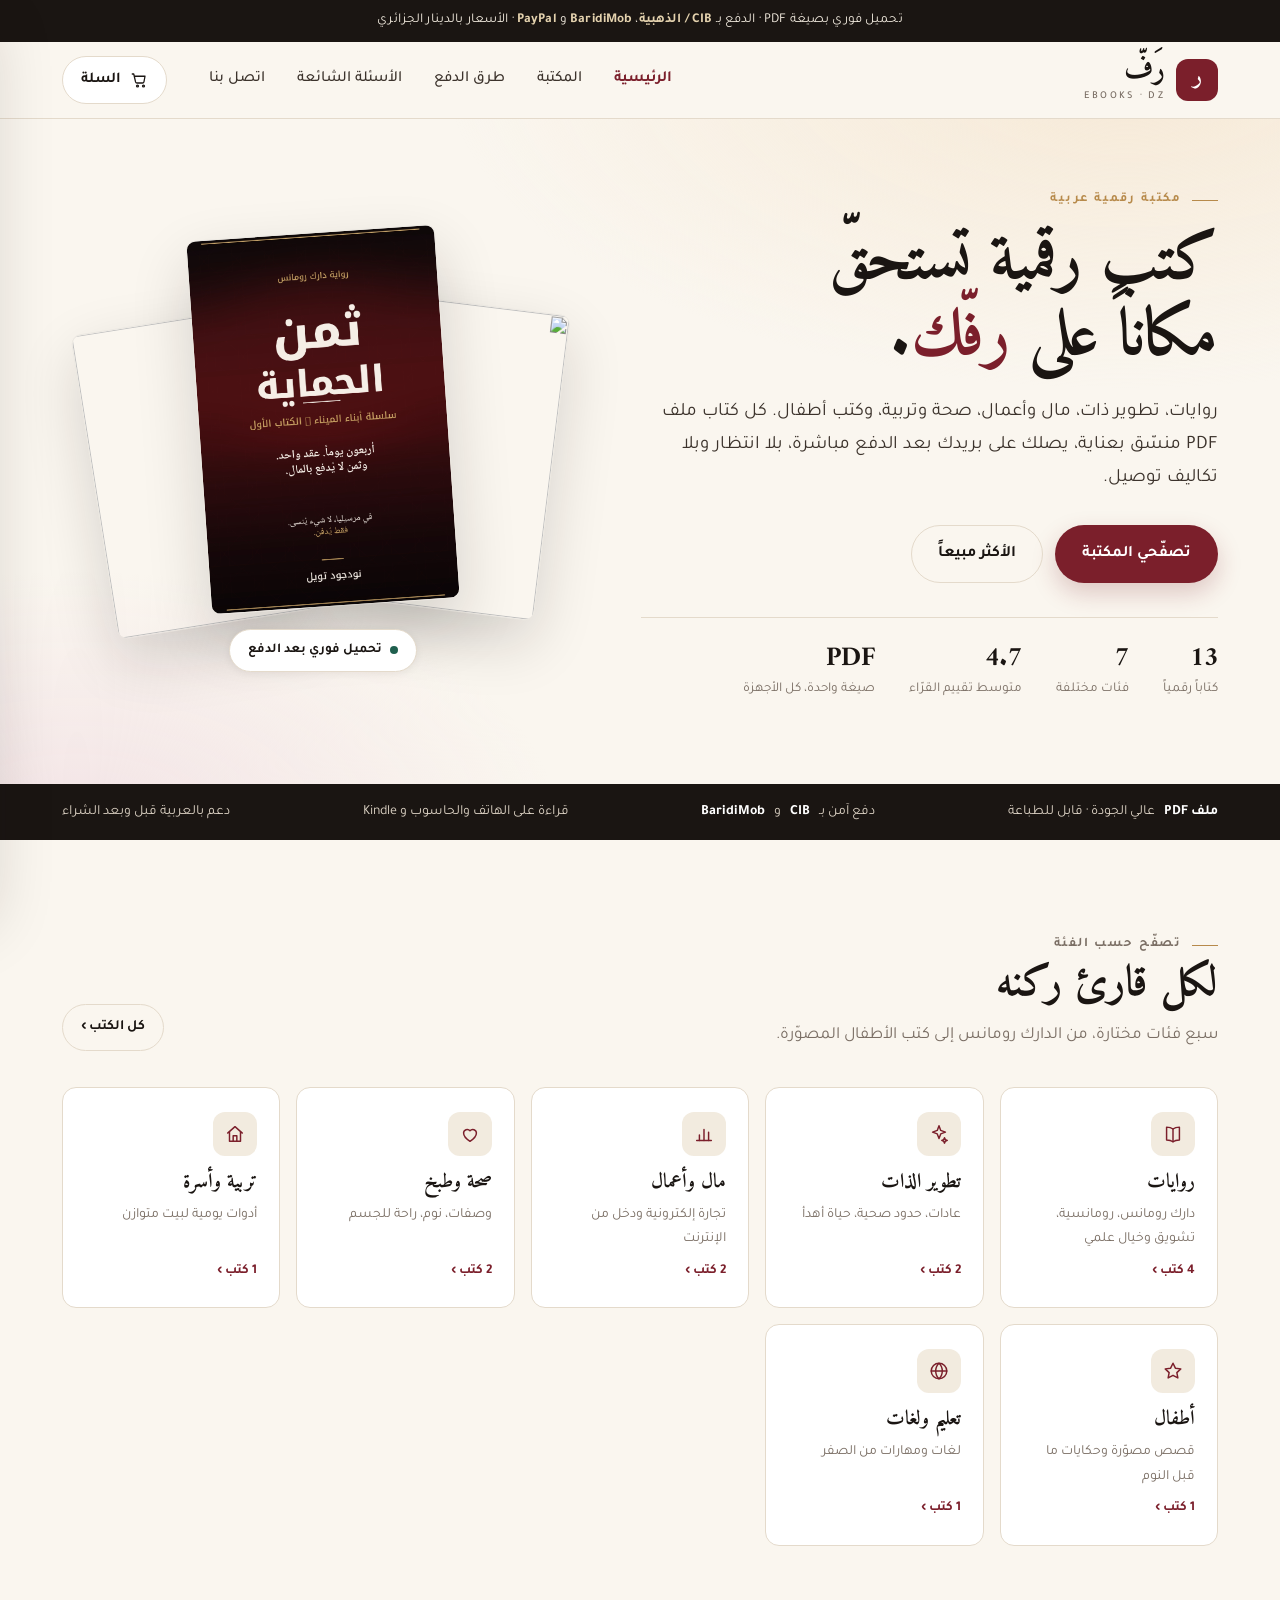
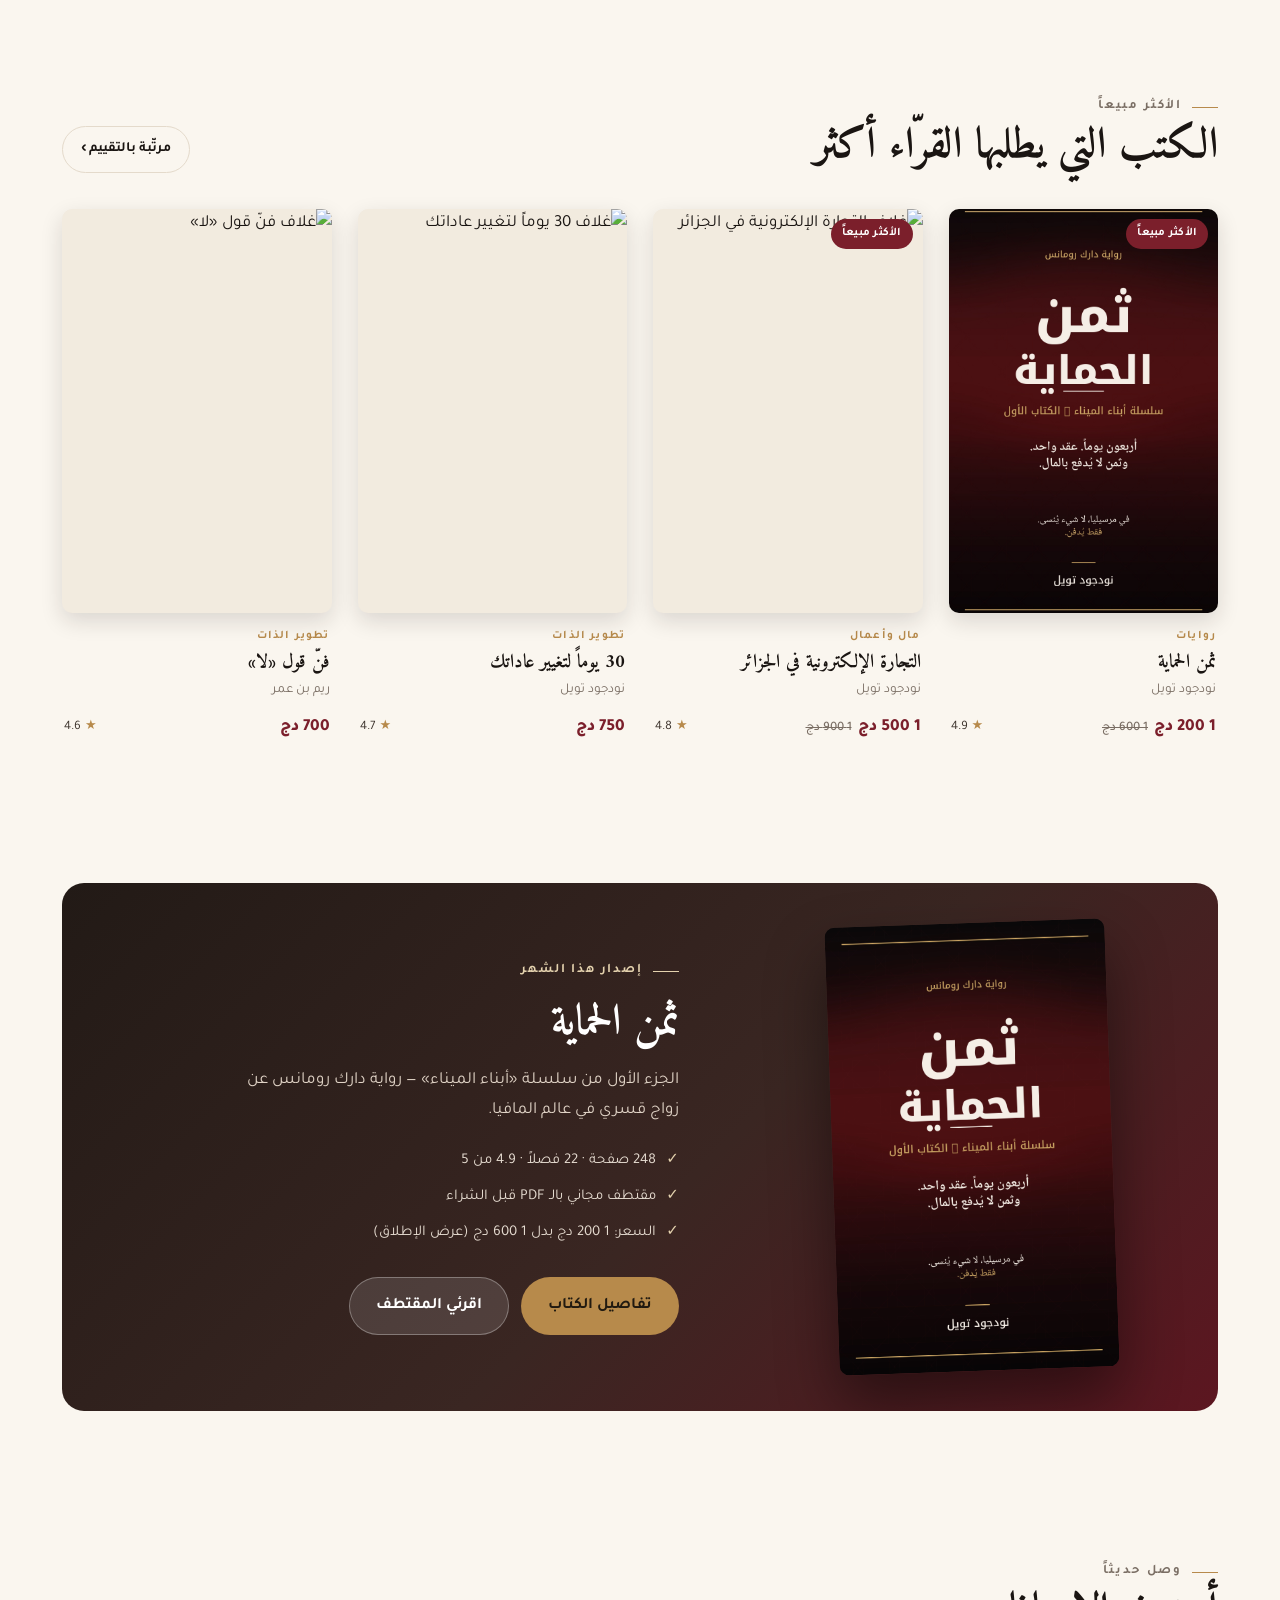
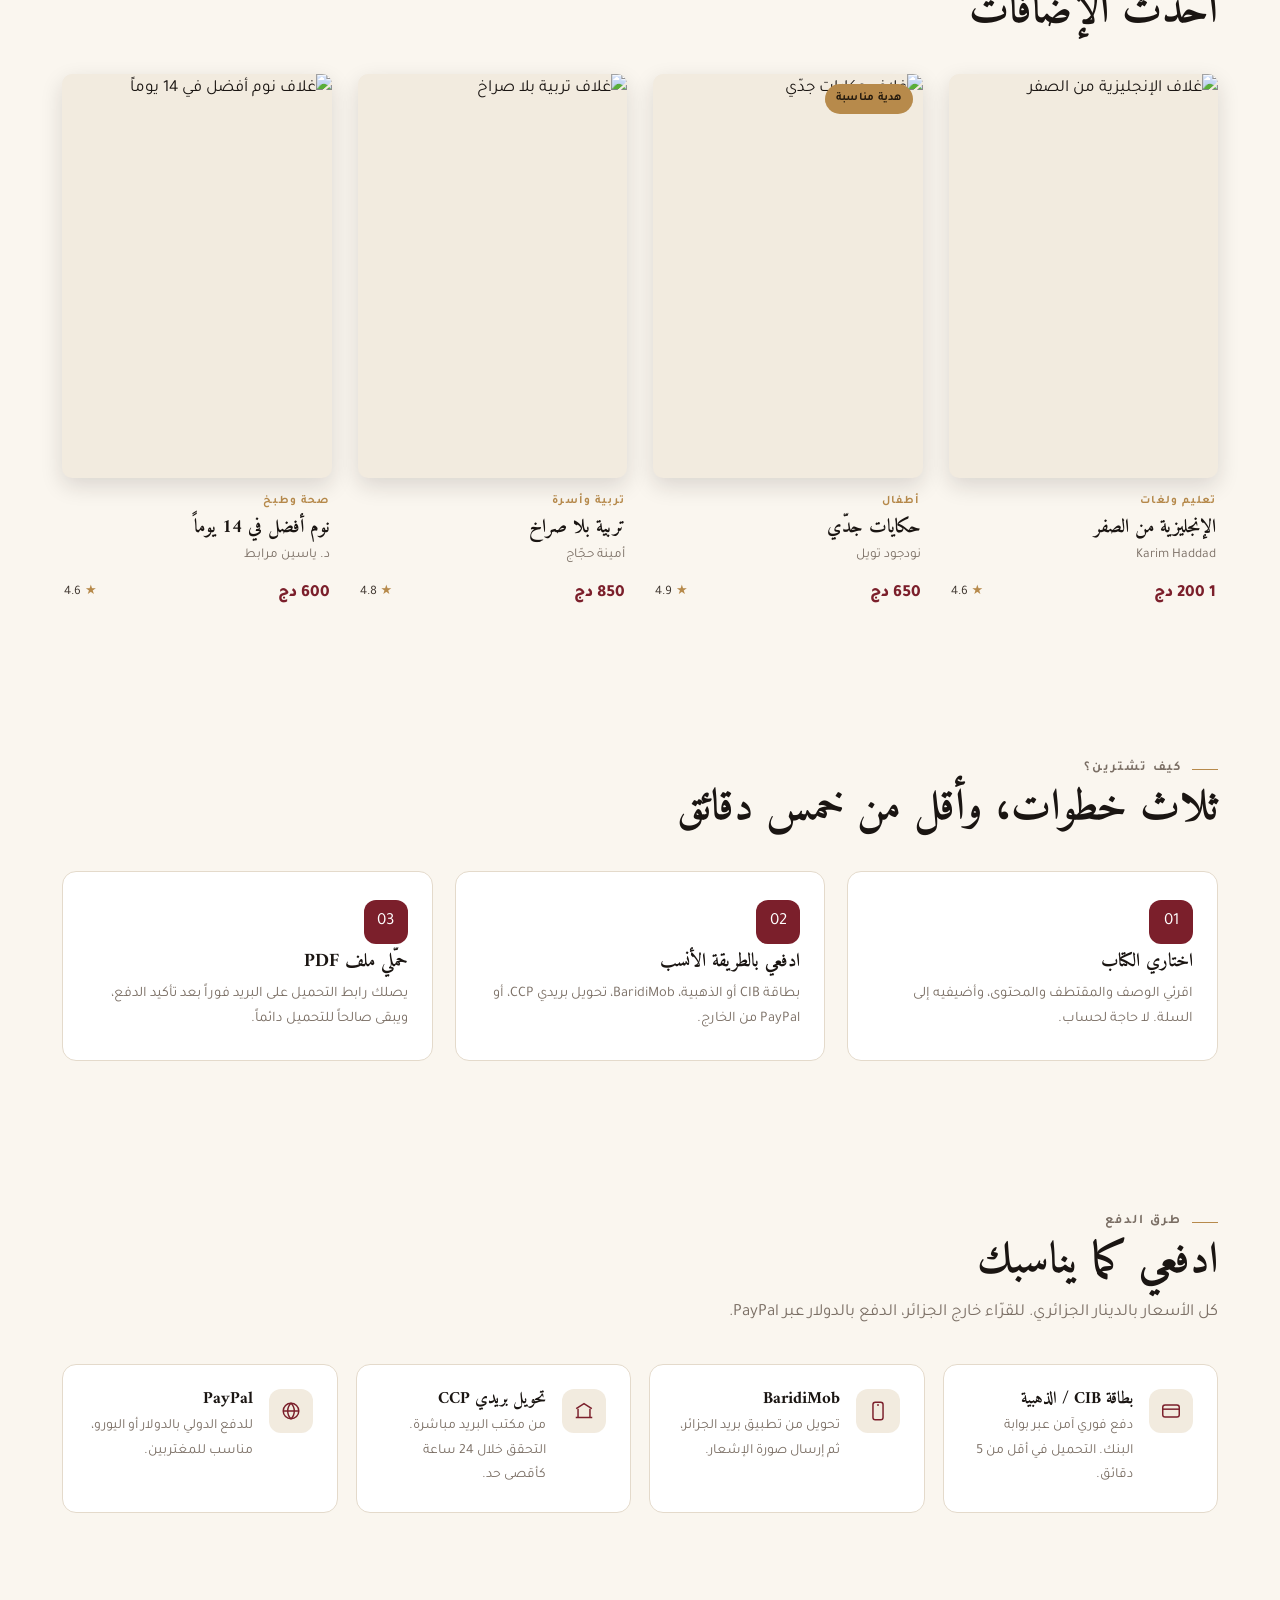
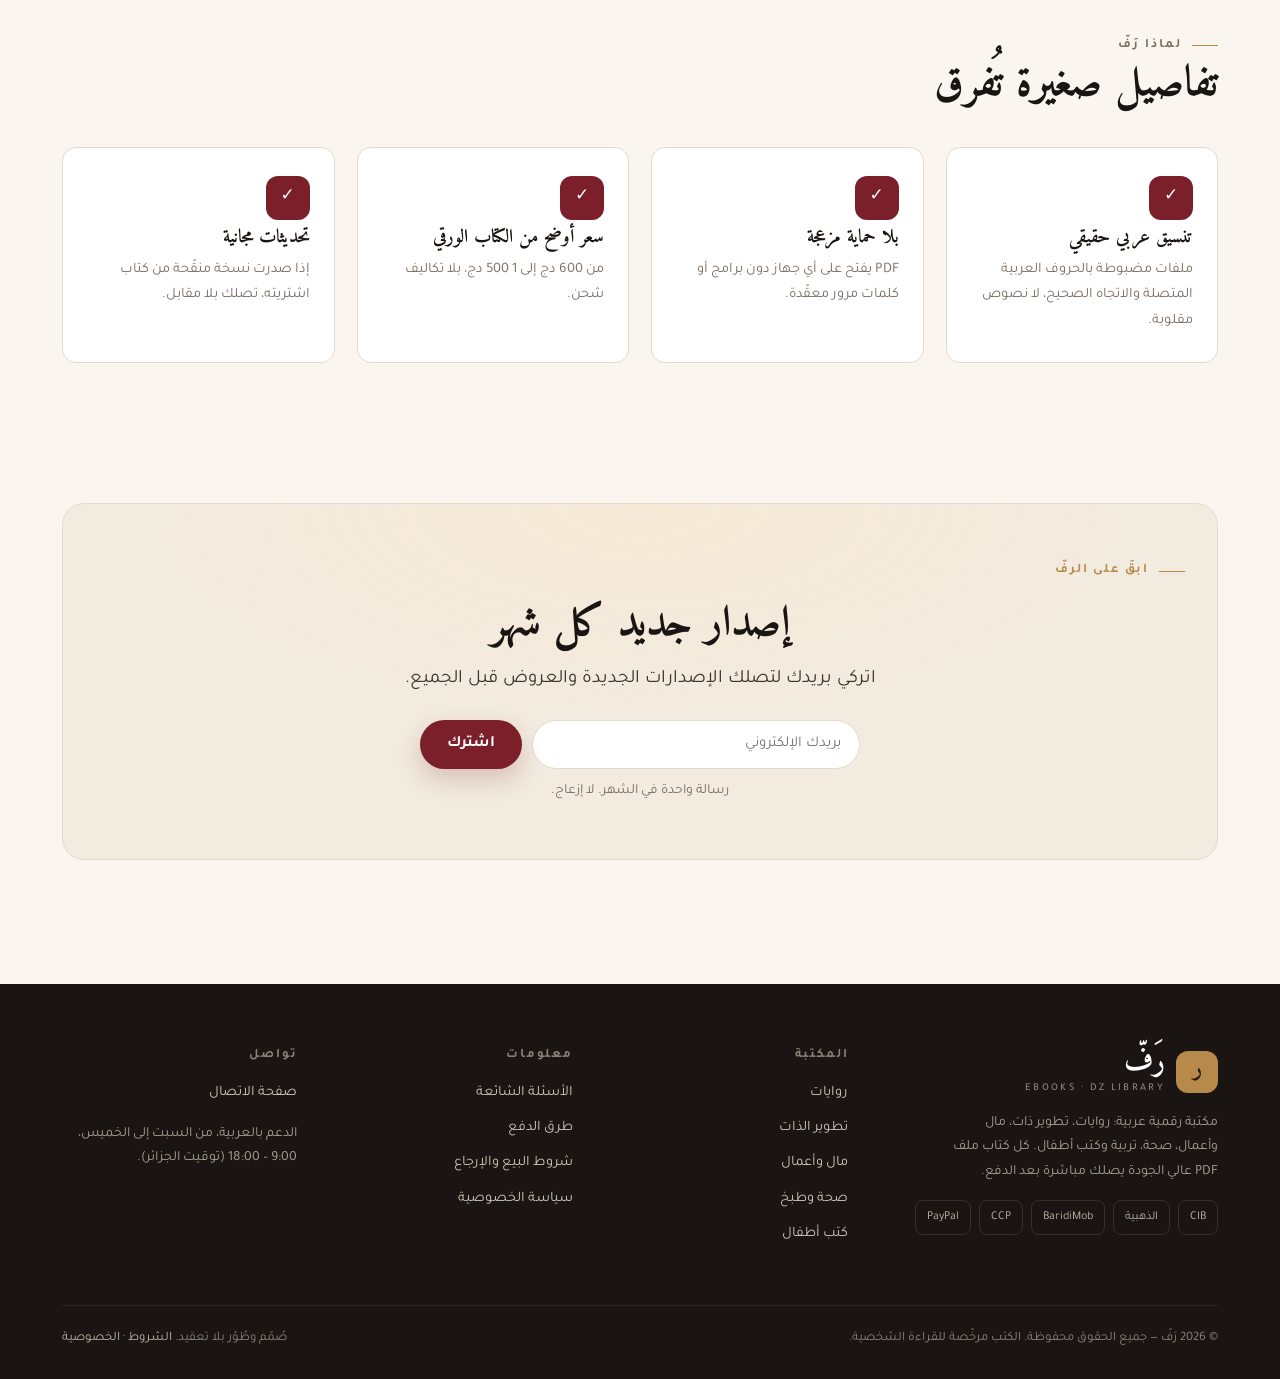
==== index.html @ 1a3c2d8a "update index.html" ====
<!DOCTYPE html>
<html lang="ar" dir="rtl">
<head>
<meta charset="utf-8">
<meta name="viewport" content="width=device-width, initial-scale=1">
<title>رَفّ — كتب رقمية عربية بصيغة PDF | روايات وتطوير ذات وأعمال</title>
<meta name="description" content="مكتبة رقمية عربية: روايات دارك رومانس، تطوير الذات، مال وأعمال، صحة وتربية وكتب أطفال. ملفات PDF بتحميل فوري وأسعار بالدينار.">
<meta property="og:type" content="website">
<meta property="og:title" content="رَفّ — كتب رقمية عربية بصيغة PDF | روايات وتطوير ذات وأعمال">
<meta property="og:description" content="مكتبة رقمية عربية: روايات دارك رومانس، تطوير الذات، مال وأعمال، صحة وتربية وكتب أطفال. ملفات PDF بتحميل فوري وأسعار بالدينار.">
<meta property="og:image" content="assets/covers/thaman-alhimaya.jpg">
<meta name="theme-color" content="#7B1F2B">
<link rel="icon" href="assets/favicon.svg" type="image/svg+xml">
<link rel="preconnect" href="https://fonts.googleapis.com">
<link rel="preconnect" href="https://fonts.gstatic.com" crossorigin>
<link href="https://fonts.googleapis.com/css2?family=Amiri:wght@400;700&family=Tajawal:wght@400;500;700;800&display=swap" rel="stylesheet">
<link rel="stylesheet" href="assets/css/styles.css">
</head>
<body data-page="home">
<a class="skip" href="#main" style="position:absolute;right:-9999px">تجاوز إلى المحتوى</a>

<div class="topbar">تحميل فوري بصيغة PDF · الدفع بـ <b>CIB / الذهبية</b>، <b>BaridiMob</b> و <b>PayPal</b> · الأسعار بالدينار الجزائري</div>

<header class="site">
  <div class="wrap nav">
    <a class="logo" href="index.html" aria-label="رَفّ — الصفحة الرئيسية">
      <span class="logo-mark">ر</span>
      <span>رَفّ<small>EBOOKS · DZ</small></span>
    </a>
    <nav class="nav-links" id="navLinks" aria-label="التنقل الرئيسي">
      <a href="index.html" class="active">الرئيسية</a>
      <a href="shop.html">المكتبة</a>
      <a href="index.html#payment">طرق الدفع</a>
      <a href="faq.html">الأسئلة الشائعة</a>
      <a href="contact.html">اتصل بنا</a>
    </nav>
    <div class="nav-actions">
      <a class="cart-btn" href="#" data-open-cart aria-label="سلة الشراء">
        <svg width="18" height="18" viewBox="0 0 24 24" fill="none" stroke="currentColor" stroke-width="1.7" stroke-linecap="round" stroke-linejoin="round"><path d="M3 4h2l2.4 10.5A2 2 0 0 0 9.4 16h7.2a2 2 0 0 0 2-1.6L20 7H6"/><circle cx="10" cy="20" r="1.3"/><circle cx="18" cy="20" r="1.3"/></svg>
        <span class="label">السلة</span>
        <span class="cart-count" data-cart-count style="display:none">0</span>
      </a>
      <button class="burger" id="burger" aria-label="القائمة" aria-expanded="false"><span></span></button>
    </div>
  </div>
</header>
<main id="main">

<section class="hero">
  <div class="wrap hero-grid">
    <div>
      <p class="eyebrow">مكتبة رقمية عربية</p>
      <h1 class="h1">كتب رقمية تستحقّ<br>مكاناً على <em>رفّك</em>.</h1>
      <p class="lead">روايات، تطوير ذات، مال وأعمال، صحة وتربية، وكتب أطفال. كل كتاب ملف PDF منسّق بعناية، يصلك على بريدك بعد الدفع مباشرة، بلا انتظار وبلا تكاليف توصيل.</p>
      <div class="hero-cta">
        <a class="btn btn--primary" href="shop.html">تصفّحي المكتبة</a>
        <a class="btn btn--ghost" href="#bestsellers">الأكثر مبيعاً</a>
      </div>
      <div class="hero-stats">
        <div><strong>13</strong><span>كتاباً رقمياً</span></div>
        <div><strong>7</strong><span>فئات مختلفة</span></div>
        <div><strong>4.7</strong><span>متوسط تقييم القرّاء</span></div>
        <div><strong>PDF</strong><span>صيغة واحدة، كل الأجهزة</span></div>
      </div>
    </div>
    <div class="hero-art" aria-hidden="true">
      <div class="stack-card s3"><img src="assets/covers/sharea-yantahi-bibabik.jpg" alt=""></div>
      <div class="stack-card s2"><img src="assets/covers/mia-talab-oula.jpg" alt=""></div>
      <div class="stack-card s1"><img src="assets/covers/thaman-alhimaya.jpg" alt="غلاف رواية ثمن الحماية"></div>
      <div class="hero-badge"><span class="dot"></span> تحميل فوري بعد الدفع</div>
    </div>
  </div>
</section>

<section class="strip">
  <div class="wrap">
    <span><b>ملف PDF</b> عالي الجودة · قابل للطباعة</span>
    <span>دفع آمن بـ <b>CIB</b> و <b>BaridiMob</b></span>
    <span>قراءة على الهاتف والحاسوب و Kindle</span>
    <span>دعم بالعربية قبل وبعد الشراء</span>
  </div>
</section>

<section class="section" id="cats">
  <div class="wrap">
    <div class="section-head">
      <div>
        <p class="eyebrow">تصفّح حسب الفئة</p>
        <h2 class="h2">لكل قارئ ركنه</h2>
        <p>سبع فئات مختارة، من الدارك رومانس إلى كتب الأطفال المصوّرة.</p>
      </div>
      <a class="btn btn--ghost btn--sm" href="shop.html">كل الكتب ›</a>
    </div>
    <div class="cat-grid" id="catGrid"></div>
  </div>
</section>

<section class="section section--tight" id="bestsellers">
  <div class="wrap">
    <div class="section-head">
      <div>
        <p class="eyebrow">الأكثر مبيعاً</p>
        <h2 class="h2">الكتب التي يطلبها القرّاء أكثر</h2>
      </div>
      <a class="btn btn--ghost btn--sm" href="shop.html?sort=rating">مرتّبة بالتقييم ›</a>
    </div>
    <div class="book-grid" id="bestGrid"></div>
  </div>
</section>

<section class="section">
  <div class="wrap">
    <div class="feature">
      <div class="feature-grid">
        <div class="feature-media">
          <img src="assets/covers/thaman-alhimaya.jpg" alt="غلاف رواية ثمن الحماية">
        </div>
        <div class="feature-body">
          <p class="eyebrow">إصدار هذا الشهر</p>
          <h2 class="h2">ثمن الحماية</h2>
          <p style="margin-top:6px;color:#E0D3C6">الجزء الأول من سلسلة «أبناء الميناء» — رواية دارك رومانس عن زواج قسري في عالم المافيا.</p>
          <ul class="feature-list">
            <li>248 صفحة · 22 فصلاً · 4.9 من 5</li>
            <li>مقتطف مجاني بالـ PDF قبل الشراء</li>
            <li>السعر: 1 200 دج بدل 1 600 دج (عرض الإطلاق)</li>
          </ul>
          <div style="display:flex;gap:12px;flex-wrap:wrap">
            <a class="btn btn--gold" href="book.html?id=thaman-al-himaya">تفاصيل الكتاب</a>
            <a class="btn" href="assets/thaman-alhimaya-sample.pdf" target="_blank" rel="noopener" style="background:rgba(255,255,255,.12);color:#fff;border:1px solid rgba(255,255,255,.3)">اقرئي المقتطف</a>
          </div>
        </div>
      </div>
    </div>
  </div>
</section>

<section class="section section--tight">
  <div class="wrap">
    <div class="section-head">
      <div>
        <p class="eyebrow">وصل حديثاً</p>
        <h2 class="h2">أحدث الإضافات</h2>
      </div>
    </div>
    <div class="book-grid" id="newGrid"></div>
  </div>
</section>

<section class="section" id="how">
  <div class="wrap">
    <div class="section-head">
      <div>
        <p class="eyebrow">كيف تشترين؟</p>
        <h2 class="h2">ثلاث خطوات، وأقل من خمس دقائق</h2>
      </div>
    </div>
    <div class="why-grid">
      <div class="why reveal">
        <span class="cat-ico">01</span>
        <h3>اختاري الكتاب</h3>
        <p>اقرئي الوصف والمقتطف والمحتوى، وأضيفيه إلى السلة. لا حاجة لحساب.</p>
      </div>
      <div class="why reveal">
        <span class="cat-ico">02</span>
        <h3>ادفعي بالطريقة الأنسب</h3>
        <p>بطاقة CIB أو الذهبية، BaridiMob، تحويل بريدي CCP، أو PayPal من الخارج.</p>
      </div>
      <div class="why reveal">
        <span class="cat-ico">03</span>
        <h3>حمّلي ملف PDF</h3>
        <p>يصلك رابط التحميل على البريد فوراً بعد تأكيد الدفع، ويبقى صالحاً للتحميل دائماً.</p>
      </div>
    </div>
  </div>
</section>

<section class="section section--tight" id="payment">
  <div class="wrap">
    <div class="section-head">
      <div>
        <p class="eyebrow">طرق الدفع</p>
        <h2 class="h2">ادفعي كما يناسبك</h2>
        <p>كل الأسعار بالدينار الجزائري. للقرّاء خارج الجزائر، الدفع بالدولار عبر PayPal.</p>
      </div>
    </div>
    <div class="pay-grid">
      <div class="pay-card reveal"><span class="cat-ico"><svg width="22" height="22" viewBox="0 0 24 24" fill="none" stroke="currentColor" stroke-width="1.6"><rect x="3" y="5.5" width="18" height="13" rx="2.5"/><path d="M3 10h18"/></svg></span><div><h3>بطاقة CIB / الذهبية</h3><p>دفع فوري آمن عبر بوابة البنك. التحميل في أقل من 5 دقائق.</p></div></div>
      <div class="pay-card reveal"><span class="cat-ico"><svg width="22" height="22" viewBox="0 0 24 24" fill="none" stroke="currentColor" stroke-width="1.6"><rect x="6.5" y="2.5" width="11" height="19" rx="2.5"/><path d="M11 5.5h2"/></svg></span><div><h3>BaridiMob</h3><p>تحويل من تطبيق بريد الجزائر، ثم إرسال صورة الإشعار.</p></div></div>
      <div class="pay-card reveal"><span class="cat-ico"><svg width="22" height="22" viewBox="0 0 24 24" fill="none" stroke="currentColor" stroke-width="1.6"><path d="M3.5 9.5L12 4l8.5 5.5"/><path d="M5.5 9.5V19M18.5 9.5V19M3 19h18"/></svg></span><div><h3>تحويل بريدي CCP</h3><p>من مكتب البريد مباشرة. التحقق خلال 24 ساعة كأقصى حد.</p></div></div>
      <div class="pay-card reveal"><span class="cat-ico"><svg width="22" height="22" viewBox="0 0 24 24" fill="none" stroke="currentColor" stroke-width="1.6"><circle cx="12" cy="12" r="8.5"/><path d="M3.5 12h17M12 3.5c2.4 2.2 3.6 5.2 3.6 8.5S14.4 18.3 12 20.5c-2.4-2.2-3.6-5.2-3.6-8.5S9.6 5.7 12 3.5Z"/></svg></span><div><h3>PayPal</h3><p>للدفع الدولي بالدولار أو اليورو، مناسب للمغتربين.</p></div></div>
    </div>
  </div>
</section>

<section class="section section--tight">
  <div class="wrap">
    <div class="section-head">
      <div>
        <p class="eyebrow">لماذا رَفّ</p>
        <h2 class="h2">تفاصيل صغيرة تُفرق</h2>
      </div>
    </div>
    <div class="why-grid">
      <div class="why reveal"><span class="cat-ico">✓</span><h3>تنسيق عربي حقيقي</h3><p>ملفات مضبوطة بالحروف العربية المتصلة والاتجاه الصحيح، لا نصوص مقلوبة.</p></div>
      <div class="why reveal"><span class="cat-ico">✓</span><h3>بلا حماية مزعجة</h3><p>PDF يفتح على أي جهاز دون برامج أو كلمات مرور معقّدة.</p></div>
      <div class="why reveal"><span class="cat-ico">✓</span><h3>سعر أوضح من الكتاب الورقي</h3><p>من 600 دج إلى 1 500 دج، بلا تكاليف شحن.</p></div>
      <div class="why reveal"><span class="cat-ico">✓</span><h3>تحديثات مجانية</h3><p>إذا صدرت نسخة منقّحة من كتاب اشتريته، تصلك بلا مقابل.</p></div>
    </div>
  </div>
</section>

<section class="section">
  <div class="wrap">
    <div class="cta">
      <p class="eyebrow">ابقَ على الرفّ</p>
      <h2 class="h2">إصدار جديد كل شهر</h2>
      <p class="lead" style="margin:12px auto 0">اتركي بريدك لتصلك الإصدارات الجديدة والعروض قبل الجميع.</p>
      <form id="newsletterForm">
        <input type="email" id="nlEmail" placeholder="بريدك الإلكتروني" required aria-label="البريد الإلكتروني">
        <button class="btn btn--primary" type="submit">اشترك</button>
      </form>
      <p class="small" id="nlNote" style="display:none;color:var(--green);font-weight:700;margin:0"></p>
      <p class="small muted" style="margin:0">رسالة واحدة في الشهر. لا إزعاج.</p>
    </div>
  </div>
</section>

</main>
<footer class="site">
  <div class="wrap">
    <div class="foot-grid">
      <div class="foot-brand">
        <div class="logo" style="color:#fff">
          <span class="logo-mark">ر</span>
          <span>رَفّ<small style="color:#8C8378">EBOOKS · DZ LIBRARY</small></span>
        </div>
        <p>مكتبة رقمية عربية: روايات، تطوير ذات، مال وأعمال، صحة، تربية وكتب أطفال. كل كتاب ملف PDF عالي الجودة يصلك مباشرة بعد الدفع.</p>
        <div class="pay-tags">
          <span class="pay-tag">CIB</span>
          <span class="pay-tag">الذهبية</span>
          <span class="pay-tag">BaridiMob</span>
          <span class="pay-tag">CCP</span>
          <span class="pay-tag">PayPal</span>
        </div>
      </div>
      <div>
        <h4>المكتبة</h4>
        <ul>
          <li><a href="shop.html?cat=riwayat">روايات</a></li>
          <li><a href="shop.html?cat=tathwir">تطوير الذات</a></li>
          <li><a href="shop.html?cat=amal">مال وأعمال</a></li>
          <li><a href="shop.html?cat=sihha">صحة وطبخ</a></li>
          <li><a href="shop.html?cat=atfal">كتب أطفال</a></li>
        </ul>
      </div>
      <div>
        <h4>معلومات</h4>
        <ul>
          <li><a href="faq.html">الأسئلة الشائعة</a></li>
          <li><a href="index.html#payment">طرق الدفع</a></li>
          <li><a href="terms.html">شروط البيع والإرجاع</a></li>
          <li><a href="privacy.html">سياسة الخصوصية</a></li>
        </ul>
      </div>
      <div>
        <h4>تواصل</h4>
        <ul>
          <li><a href="contact.html">صفحة الاتصال</a></li>
          <li data-if-contact><a href="#" data-store-wa>واتساب المتجر</a></li>
          <li data-if-contact><a href="#" data-store-email>البريد</a></li>
        </ul>
        <p class="small" style="margin-top:16px">الدعم بالعربية، من السبت إلى الخميس، 9:00 – 18:00 (توقيت الجزائر).</p>
      </div>
    </div>
    <div class="foot-bottom">
      <span>© 2026 رَفّ — جميع الحقوق محفوظة. الكتب مرخّصة للقراءة الشخصية.</span>
      <span>صُمّم وطُوّر بلا تعقيد. <a href="terms.html" style="color:#BDB3A6">الشروط</a> · <a href="privacy.html" style="color:#BDB3A6">الخصوصية</a></span>
    </div>
  </div>
</footer>

<script src="assets/js/config.js"></script>
<script src="assets/js/books.js"></script>
<script src="assets/js/app.js"></script>
</body>
</html>
---- assets/css/styles.css ----
/* ============================================================
   رَفّ — نظام التصميم
   ============================================================ */

:root{
  --ink:#1A1512;
  --ink-2:#3C332C;
  --muted:#7A6E64;
  --cream:#FAF6EF;
  --cream-2:#F2EBDF;
  --paper:#FFFFFF;
  --wine:#7B1F2B;
  --wine-2:#5C1620;
  --gold:#B78A4B;
  --gold-soft:#E4D2AE;
  --line:#E4DACB;
  --green:#1F5F4E;
  --radius:14px;
  --radius-lg:22px;
  --shadow-sm:0 2px 8px rgba(26,21,18,.06);
  --shadow:0 10px 30px rgba(26,21,18,.10);
  --shadow-lg:0 24px 60px rgba(26,21,18,.16);
  --serif:"Amiri", "Times New Roman", serif;
  --sans:"Tajawal", "Segoe UI", system-ui, sans-serif;
  --wrap:1200px;
}

*,*::before,*::after{box-sizing:border-box}
html{scroll-behavior:smooth}
body{
  margin:0; background:var(--cream); color:var(--ink);
  font-family:var(--sans); font-size:17px; line-height:1.75;
  -webkit-font-smoothing:antialiased;
}
img{max-width:100%; display:block}
a{color:inherit; text-decoration:none}
button{font-family:inherit; cursor:pointer}
h1,h2,h3,h4{font-family:var(--serif); font-weight:700; line-height:1.25; margin:0; letter-spacing:0}
p{margin:0 0 1em}
ul{margin:0; padding:0; list-style:none}

.wrap{width:100%; max-width:var(--wrap); margin-inline:auto; padding-inline:22px}
.section{padding:84px 0}
.section--tight{padding:56px 0}
.center{text-align:center}

/* ---------- type ---------- */
.eyebrow{
  font-family:var(--sans); font-size:13px; font-weight:700; letter-spacing:.14em;
  color:var(--gold); text-transform:uppercase; margin:0 0 14px;
  display:flex; align-items:center; gap:10px;
}
.eyebrow::before{content:""; width:26px; height:1px; background:var(--gold); display:inline-block}
.center .eyebrow{justify-content:center}
.center .eyebrow::after{content:""; width:26px; height:1px; background:var(--gold); display:inline-block}
.h1{font-size:clamp(2.3rem,5.2vw,4.1rem); line-height:1.15}
.h2{font-size:clamp(1.8rem,3.4vw,2.7rem)}
.h3{font-size:clamp(1.25rem,2vw,1.6rem)}
.lead{font-size:clamp(1.02rem,1.5vw,1.18rem); color:var(--ink-2); max-width:62ch}
.muted{color:var(--muted)}
.small{font-size:14px}
.gold{color:var(--gold)}
.wine{color:var(--wine)}

.section-head{display:flex; align-items:flex-end; justify-content:space-between; gap:24px; margin-bottom:36px; flex-wrap:wrap}
.section-head p{margin:10px 0 0; color:var(--muted); max-width:56ch}

/* ---------- buttons ---------- */
.btn{
  display:inline-flex; align-items:center; justify-content:center; gap:10px;
  padding:14px 26px; border-radius:100px; border:1px solid transparent;
  font-weight:700; font-size:16px; font-family:var(--sans);
  transition:transform .18s ease, background .18s ease, color .18s ease, box-shadow .18s ease, border-color .18s;
  white-space:nowrap;
}
.btn:hover{transform:translateY(-1px)}
.btn--primary{background:var(--wine); color:#fff; box-shadow:0 10px 24px rgba(123,31,43,.22)}
.btn--primary:hover{background:var(--wine-2)}
.btn--ink{background:var(--ink); color:var(--cream)}
.btn--ink:hover{background:#000}
.btn--ghost{background:transparent; border-color:var(--line); color:var(--ink)}
.btn--ghost:hover{border-color:var(--ink); background:#fff}
.btn--gold{background:var(--gold); color:#211a10}
.btn--gold:hover{background:#a97d3f; color:#fff}
.btn--sm{padding:10px 18px; font-size:14px}
.btn--wide{width:100%}
.btn[disabled]{opacity:.5; cursor:not-allowed; transform:none}

/* ---------- header ---------- */
.topbar{background:var(--ink); color:var(--cream-2); font-size:13.5px; text-align:center; padding:9px 16px; letter-spacing:.01em}
.topbar b{color:var(--gold-soft)}

header.site{position:sticky; top:0; z-index:60; background:rgba(250,246,239,.92); backdrop-filter:blur(12px); border-bottom:1px solid var(--line)}
.nav{display:flex; align-items:center; gap:28px; height:76px}
.logo{display:flex; align-items:center; gap:11px; font-family:var(--serif); font-size:30px; font-weight:700; line-height:1}
.logo-mark{
  width:42px; height:42px; border-radius:12px; background:var(--wine); color:#fff;
  display:grid; place-items:center; font-family:var(--serif); font-size:23px; padding-bottom:4px;
}
.logo small{display:block; font-family:var(--sans); font-size:10.5px; letter-spacing:.22em; color:var(--muted); font-weight:500; margin-top:6px}
.nav-links{display:flex; gap:4px; margin-inline-start:auto; align-items:center}
.nav-links a{padding:10px 14px; border-radius:100px; font-size:15.5px; font-weight:500; color:var(--ink-2); transition:.18s}
.nav-links a:hover{background:var(--cream-2); color:var(--ink)}
.nav-links a.active{color:var(--wine); font-weight:700}
.nav-actions{display:flex; align-items:center; gap:10px}
.cart-btn{
  position:relative; display:inline-flex; align-items:center; gap:9px;
  border:1px solid var(--line); background:#fff; border-radius:100px; padding:10px 18px;
  font-weight:700; font-size:15px; color:var(--ink); transition:.18s;
}
.cart-btn:hover{border-color:var(--ink)}
.cart-count{
  min-width:22px; height:22px; border-radius:100px; background:var(--wine); color:#fff;
  font-size:12.5px; display:grid; place-items:center; padding:0 6px; font-weight:700;
}
.burger{display:none; width:44px; height:44px; border-radius:12px; border:1px solid var(--line); background:#fff; place-items:center}
.burger span{display:block; width:19px; height:2px; background:var(--ink); position:relative}
.burger span::before,.burger span::after{content:""; position:absolute; left:0; width:19px; height:2px; background:var(--ink)}
.burger span::before{top:-6px} .burger span::after{top:6px}

/* ---------- hero ---------- */
.hero{position:relative; overflow:hidden; padding:70px 0 80px; background:
  radial-gradient(1100px 520px at 88% -8%, #F6E9D6 0%, transparent 62%),
  radial-gradient(800px 420px at 6% 106%, #F3E4E6 0%, transparent 60%), var(--cream);}
.hero-grid{display:grid; grid-template-columns:1.05fr .95fr; gap:56px; align-items:center}
.hero h1{margin:0 0 20px}
.hero h1 em{font-style:normal; color:var(--wine); position:relative}
.hero h1 em::after{content:""; position:absolute; inset-inline:0; bottom:.06em; height:.14em; background:var(--gold-soft); z-index:-1; border-radius:3px}
.hero .lead{margin-bottom:30px}
.hero-cta{display:flex; gap:12px; flex-wrap:wrap; margin-bottom:34px}
.hero-stats{display:flex; gap:34px; flex-wrap:wrap; padding-top:26px; border-top:1px solid var(--line)}
.hero-stats div strong{display:block; font-family:var(--serif); font-size:27px; line-height:1.1}
.hero-stats div span{font-size:13.5px; color:var(--muted)}

.hero-art{position:relative; height:480px}
.stack-card{
  position:absolute; border-radius:10px; overflow:hidden; box-shadow:var(--shadow-lg);
  border:1px solid rgba(0,0,0,.06); transition:transform .5s cubic-bezier(.2,.7,.3,1);
}
.stack-card img{width:100%; height:100%; object-fit:cover}
.stack-card.s1{width:250px; height:375px; right:50%; top:26px; transform:translateX(50%) rotate(-4deg); z-index:3}
.stack-card.s2{width:205px; height:308px; right:6%; top:96px; transform:rotate(7deg); z-index:2}
.stack-card.s3{width:205px; height:308px; left:6%; top:112px; transform:rotate(-9deg); z-index:1}
.hero-art:hover .s1{transform:translateX(50%) rotate(0) translateY(-6px)}
.hero-art:hover .s2{transform:rotate(10deg) translateY(-4px)}
.hero-art:hover .s3{transform:rotate(-12deg) translateY(-4px)}
.hero-badge{
  position:absolute; bottom:14px; right:50%; transform:translateX(50%);
  background:var(--paper); border:1px solid var(--line); border-radius:100px;
  padding:9px 18px; font-size:13.5px; font-weight:700; box-shadow:var(--shadow-sm); z-index:4;
  display:flex; align-items:center; gap:8px;
}
.dot{width:8px; height:8px; border-radius:50%; background:var(--green); display:inline-block}

/* ---------- marquee / trust strip ---------- */
.strip{background:var(--ink); color:var(--cream-2); padding:16px 0; font-size:14px}
.strip .wrap{display:flex; gap:14px; align-items:center; justify-content:space-between; flex-wrap:wrap}
.strip span{display:inline-flex; align-items:center; gap:9px; color:#DCD2C4}
.strip b{color:#fff}

/* ---------- categories ---------- */
.cat-grid{display:grid; grid-template-columns:repeat(auto-fit,minmax(200px,1fr)); gap:16px}
.cat-card{
  background:var(--paper); border:1px solid var(--line); border-radius:var(--radius);
  padding:24px 22px; transition:.22s; display:flex; flex-direction:column; gap:8px; min-height:158px;
}
.cat-card:hover{transform:translateY(-4px); box-shadow:var(--shadow); border-color:var(--gold-soft)}
.cat-ico{
  width:44px; height:44px; border-radius:12px; background:var(--cream-2); color:var(--wine);
  display:grid; place-items:center; margin-bottom:6px;
}
.cat-card h3{font-size:1.25rem}
.cat-card p{font-size:14px; color:var(--muted); margin:0}
.cat-card .more{font-size:13.5px; font-weight:700; color:var(--wine); margin-top:auto}

/* ---------- book cards ---------- */
.book-grid{display:grid; grid-template-columns:repeat(auto-fill,minmax(215px,1fr)); gap:26px}
.book-card{background:transparent; display:flex; flex-direction:column; position:relative}
.book-cover{
  position:relative; border-radius:10px; overflow:hidden; background:var(--cream-2);
  box-shadow:0 8px 22px rgba(26,21,18,.14); aspect-ratio:2/3;
  transition:transform .3s cubic-bezier(.2,.7,.3,1), box-shadow .3s;
}
.book-cover img{width:100%; height:100%; object-fit:cover}
.book-card:hover .book-cover{transform:translateY(-6px) scale(1.012); box-shadow:0 20px 40px rgba(26,21,18,.24)}
.badge{
  position:absolute; top:10px; inset-inline-start:10px; z-index:2;
  background:var(--wine); color:#fff; font-size:11.5px; font-weight:700;
  padding:5px 11px; border-radius:100px; letter-spacing:.02em;
}
.badge--gold{background:var(--gold); color:#241a0d}
.badge--green{background:var(--green)}
.badge--dark{background:var(--ink)}
.cover-quick{
  position:absolute; inset-inline:10px; bottom:10px; z-index:2;
  background:rgba(255,255,255,.96); color:var(--ink); border:0; border-radius:100px;
  padding:10px 12px; font-size:13.5px; font-weight:700; text-align:center;
  opacity:0; transform:translateY(8px); transition:.22s;
}
.book-card:hover .cover-quick{opacity:1; transform:none}
.book-meta{padding:14px 2px 0; display:flex; flex-direction:column; gap:3px}
.book-cat{font-size:11.5px; color:var(--gold); font-weight:700; letter-spacing:.1em; text-transform:uppercase}
.book-title{font-family:var(--serif); font-size:19px; line-height:1.35; font-weight:700}
.book-author{font-size:13.5px; color:var(--muted)}
.book-row{display:flex; align-items:center; justify-content:space-between; gap:10px; margin-top:8px}
.price{font-weight:800; font-size:17px; color:var(--wine)}
.price small{font-size:12px; font-weight:600; color:var(--muted); margin-inline-start:2px}
.price s{color:var(--muted); font-weight:500; font-size:13px; margin-inline-start:6px}
.rating{font-size:13px; color:var(--ink-2); display:inline-flex; align-items:center; gap:4px}
.rating i{color:var(--gold); font-style:normal}

/* ---------- feature banner ---------- */
.feature{
  background:linear-gradient(135deg,#221A16 0%,#3A2622 55%,#5C1620 100%);
  color:var(--cream); border-radius:var(--radius-lg); overflow:hidden; position:relative;
}
.feature-grid{display:grid; grid-template-columns:.85fr 1.15fr; gap:0; align-items:center}
.feature-media{padding:40px; display:grid; place-items:center}
.feature-media img{width:min(280px,80%); border-radius:10px; box-shadow:0 30px 60px rgba(0,0,0,.45); transform:rotate(-2deg)}
.feature-body{padding:56px 48px 56px 20px}
.feature-body h2{margin-bottom:16px; color:#fff}
.feature-body p{color:#DDD2C6; max-width:50ch}
.feature-body .eyebrow{color:var(--gold-soft)}
.feature-body .eyebrow::before{background:var(--gold-soft)}
.feature-list{display:grid; gap:10px; margin:22px 0 30px}
.feature-list li{display:flex; gap:10px; align-items:flex-start; font-size:15px; color:#E6DCD1}
.feature-list li::before{content:"✓"; color:var(--gold-soft); font-weight:700}

/* ---------- trust / why ---------- */
.why-grid{display:grid; grid-template-columns:repeat(auto-fit,minmax(230px,1fr)); gap:22px}
.why{background:var(--paper); border:1px solid var(--line); border-radius:var(--radius); padding:28px 24px}
.why .cat-ico{background:var(--wine); color:#fff}
.why h3{font-size:1.18rem; margin-bottom:8px}
.why p{font-size:14.5px; color:var(--muted); margin:0}

/* ---------- payment ---------- */
.pay-grid{display:grid; grid-template-columns:repeat(auto-fit,minmax(240px,1fr)); gap:18px}
.pay-card{
  background:var(--paper); border:1px solid var(--line); border-radius:var(--radius);
  padding:24px; display:flex; gap:16px; align-items:flex-start;
}
.pay-card .cat-ico{margin:0; flex:0 0 auto}
.pay-card h3{font-size:1.06rem; margin-bottom:4px}
.pay-card p{font-size:14px; color:var(--muted); margin:0}

/* ---------- quotes ---------- */
.quotes{display:grid; grid-template-columns:repeat(auto-fit,minmax(260px,1fr)); gap:20px}
.quote{background:var(--paper); border:1px solid var(--line); border-radius:var(--radius); padding:28px}
.quote p{font-family:var(--serif); font-size:1.08rem; line-height:1.7; color:var(--ink)}
.quote footer{display:flex; align-items:center; gap:10px; font-size:13.5px; color:var(--muted)}
.avatar{width:34px; height:34px; border-radius:50%; background:var(--cream-2); display:grid; place-items:center; font-weight:700; color:var(--wine); font-family:var(--serif)}
.stars{color:var(--gold); font-size:13px; letter-spacing:2px; margin-bottom:12px; display:block}

/* ---------- newsletter cta ---------- */
.cta{
  background:radial-gradient(700px 300px at 50% 0%, #F6E9D6, transparent 70%), var(--cream-2);
  border:1px solid var(--line); border-radius:var(--radius-lg); padding:56px 32px; text-align:center;
}
.cta form{display:flex; gap:10px; max-width:440px; margin:24px auto 10px; flex-wrap:wrap}
.cta input{
  flex:1 1 220px; padding:14px 18px; border-radius:100px; border:1px solid var(--line);
  background:#fff; font-family:inherit; font-size:15px; color:var(--ink);
}
.cta input:focus{outline:2px solid var(--gold-soft); border-color:var(--gold)}

/* ---------- shop ---------- */
.shop-head{padding:56px 0 34px; background:var(--cream-2); border-bottom:1px solid var(--line)}
.shop-tools{display:flex; gap:14px; flex-wrap:wrap; align-items:center; margin-top:26px}
.search{position:relative; flex:1 1 280px; max-width:420px}
.search input{
  width:100%; padding:13px 44px 13px 18px; border-radius:100px; border:1px solid var(--line);
  background:#fff; font-family:inherit; font-size:15px;
}
.search svg{position:absolute; inset-inline-end:16px; top:50%; transform:translateY(-50%); color:var(--muted)}
.select{
  padding:13px 18px; border-radius:100px; border:1px solid var(--line); background:#fff;
  font-family:inherit; font-size:15px; color:var(--ink); min-width:160px;
}
.filters{display:flex; gap:8px; flex-wrap:wrap; margin:24px 0 0}
.chip{
  border:1px solid var(--line); background:#fff; border-radius:100px; padding:9px 17px;
  font-size:14px; font-weight:600; color:var(--ink-2); transition:.18s;
}
.chip:hover{border-color:var(--gold)}
.chip.on{background:var(--ink); color:var(--cream); border-color:var(--ink)}
.results-line{display:flex; justify-content:space-between; align-items:center; gap:16px; margin:34px 0 22px; flex-wrap:wrap}
.empty{text-align:center; padding:70px 20px; color:var(--muted)}

/* ---------- book detail ---------- */
.breadcrumb{font-size:13.5px; color:var(--muted); padding:22px 0}
.breadcrumb a:hover{color:var(--wine)}
.detail{display:grid; grid-template-columns:400px 1fr; gap:60px; align-items:start; padding-bottom:20px}
.detail-cover{position:sticky; top:100px}
.detail-cover img{border-radius:12px; box-shadow:var(--shadow-lg); width:100%}
.detail-body h1{font-size:clamp(1.9rem,3.6vw,2.9rem); margin-bottom:8px}
.detail-sub{color:var(--muted); font-size:1.05rem; margin-bottom:18px}
.detail-facts{display:flex; gap:10px; flex-wrap:wrap; margin-bottom:22px}
.fact{background:#fff; border:1px solid var(--line); border-radius:100px; padding:7px 15px; font-size:13.5px; color:var(--ink-2)}
.price-box{
  display:flex; align-items:center; gap:18px; flex-wrap:wrap;
  background:#fff; border:1px solid var(--line); border-radius:var(--radius); padding:20px 22px; margin-bottom:18px;
}
.price-box .big{font-family:var(--serif); font-size:2rem; font-weight:700; color:var(--wine); line-height:1}
.price-box .big small{font-family:var(--sans); font-size:13px; color:var(--muted); font-weight:600}
.price-box .usd{font-size:13.5px; color:var(--muted)}
.buy-row{display:flex; gap:12px; flex-wrap:wrap; margin-bottom:26px}
.tabs{display:flex; gap:6px; border-bottom:1px solid var(--line); margin:34px 0 22px; flex-wrap:wrap}
.tab{border:0; background:transparent; padding:12px 18px; font-size:15px; font-weight:700; color:var(--muted); border-bottom:2px solid transparent; margin-bottom:-1px}
.tab.on{color:var(--wine); border-color:var(--wine)}
.tab-panel[hidden]{display:none}
.prose p{color:var(--ink-2); font-size:16.5px}
.excerpt{
  background:var(--paper); border:1px solid var(--line); border-inline-start:3px solid var(--gold);
  border-radius:var(--radius); padding:24px 26px; font-family:var(--serif); font-size:1.12rem; line-height:1.85;
}
.toc-list{counter-reset:toc; display:grid; gap:2px}
.toc-list li{
  counter-increment:toc; display:flex; gap:14px; align-items:baseline;
  padding:12px 0; border-bottom:1px dashed var(--line); font-size:15.5px;
}
.toc-list li::before{content:counter(toc,decimal-leading-zero); font-family:var(--sans); font-size:12.5px; color:var(--gold); font-weight:700; min-width:22px}
.notice{background:#FBF3E4; border:1px solid var(--gold-soft); border-radius:var(--radius); padding:16px 20px; font-size:14.5px; color:#6A5324}
.related{margin-top:70px}

/* ---------- cart drawer ---------- */
.overlay{position:fixed; inset:0; background:rgba(20,16,13,.45); opacity:0; pointer-events:none; transition:.25s; z-index:90}
.overlay.on{opacity:1; pointer-events:auto}
.drawer{
  position:fixed; inset-block:0; left:0; width:min(430px,100%); background:var(--cream);
  z-index:100; transform:translateX(-102%); transition:transform .32s cubic-bezier(.2,.7,.3,1);
  display:flex; flex-direction:column; box-shadow:var(--shadow-lg);
}
.drawer.on{transform:translateX(0)}
.drawer-head{display:flex; align-items:center; justify-content:space-between; padding:20px 22px; border-bottom:1px solid var(--line)}
.drawer-head h3{font-size:1.3rem}
.drawer-body{flex:1; overflow:auto; padding:18px 22px}
.drawer-foot{border-top:1px solid var(--line); padding:20px 22px; background:#fff}
.close-x{width:38px; height:38px; border-radius:50%; border:1px solid var(--line); background:#fff; font-size:18px; display:grid; place-items:center; color:var(--ink)}
.cart-item{display:grid; grid-template-columns:64px 1fr auto; gap:14px; padding:14px 0; border-bottom:1px solid var(--line)}
.cart-item img{width:64px; height:96px; object-fit:cover; border-radius:6px; box-shadow:var(--shadow-sm)}
.cart-item h4{font-family:var(--serif); font-size:1.02rem; margin:0 0 4px}
.cart-item .m{font-size:13px; color:var(--muted)}
.qty{display:inline-flex; align-items:center; border:1px solid var(--line); border-radius:100px; overflow:hidden; background:#fff; margin-top:8px}
.qty button{width:28px; height:28px; border:0; background:#fff; font-size:15px; color:var(--ink)}
.qty span{min-width:26px; text-align:center; font-size:13.5px; font-weight:700}
.remove{border:0; background:none; color:var(--muted); font-size:12.5px; text-decoration:underline; padding:0}
.cart-sum{display:grid; gap:8px; margin-bottom:16px; font-size:15px}
.cart-sum div{display:flex; justify-content:space-between}
.cart-sum .tot{font-weight:800; font-size:18px; border-top:1px solid var(--line); padding-top:10px; margin-top:4px}
.cart-empty{text-align:center; padding:60px 10px; color:var(--muted)}

/* ---------- checkout ---------- */
.checkout{display:grid; grid-template-columns:1.25fr .75fr; gap:44px; align-items:start; padding:40px 0 90px}
.panel{background:var(--paper); border:1px solid var(--line); border-radius:var(--radius-lg); padding:30px}
.panel + .panel{margin-top:24px}
.panel h2{font-size:1.45rem; margin-bottom:6px}
.panel .hint{color:var(--muted); font-size:14px; margin-bottom:22px}
.field{margin-bottom:16px}
.field label{display:block; font-size:13.5px; font-weight:700; margin-bottom:7px; color:var(--ink-2)}
.field input,.field textarea,.field select{
  width:100%; padding:13px 16px; border:1px solid var(--line); border-radius:10px;
  font-family:inherit; font-size:15px; background:#fff; color:var(--ink);
}
.field input:focus,.field textarea:focus,.field select:focus{outline:0; border-color:var(--gold); box-shadow:0 0 0 3px rgba(183,138,75,.16)}
.field.two{display:grid; grid-template-columns:1fr 1fr; gap:14px}
.pay-options{display:grid; gap:12px}
.pay-opt{border:1px solid var(--line); border-radius:var(--radius); padding:16px 18px; display:flex; gap:14px; align-items:flex-start; cursor:pointer; transition:.16s; background:#fff}
.pay-opt:hover{border-color:var(--gold)}
.pay-opt input{margin-top:5px; accent-color:var(--wine); width:18px; height:18px}
.pay-opt strong{display:block; font-size:15.5px}
.pay-opt span{font-size:13.5px; color:var(--muted)}
.pay-opt.on{border-color:var(--wine); background:#FDF7F5; box-shadow:0 0 0 1px var(--wine) inset}
.pay-detail{background:#FBF7F0; border:1px dashed var(--line); border-radius:var(--radius); padding:18px 20px; margin-top:14px; font-size:14.5px}
.pay-detail ol{margin:8px 0 0; padding-inline-start:20px; display:grid; gap:6px}
.summary{position:sticky; top:100px}
.summary .line{display:flex; justify-content:space-between; gap:10px; font-size:15px; padding:9px 0; border-bottom:1px dashed var(--line)}
.summary .line:last-of-type{border:0}
.summary .total{display:flex; justify-content:space-between; font-weight:800; font-size:20px; margin-top:12px; padding-top:14px; border-top:2px solid var(--ink)}
.confirm-box{background:#EBF5F0; border:1px solid #BFE0D2; color:#14503E; border-radius:var(--radius); padding:18px 20px; font-size:14.5px}
.order-code{
  font-family:ui-monospace,Menlo,monospace; font-size:1.15rem; letter-spacing:.06em;
  background:#fff; border:1px dashed var(--green); border-radius:10px; padding:12px 16px;
  display:inline-block; margin:10px 0; direction:ltr;
}
.copybar{display:flex; gap:8px; flex-wrap:wrap; margin-top:14px}
.mini-item{display:grid; grid-template-columns:44px 1fr auto; gap:12px; align-items:center; padding:10px 0; border-bottom:1px solid var(--line); font-size:14px}
.mini-item img{width:44px; height:66px; object-fit:cover; border-radius:4px}

/* ---------- faq ---------- */
.faq{max-width:840px; margin-inline:auto}
details.q{background:var(--paper); border:1px solid var(--line); border-radius:var(--radius); padding:0; margin-bottom:12px; overflow:hidden}
details.q summary{
  list-style:none; cursor:pointer; padding:20px 24px; font-weight:700; font-size:16.5px;
  display:flex; justify-content:space-between; align-items:center; gap:16px; font-family:var(--serif);
}
details.q summary::-webkit-details-marker{display:none}
details.q summary::after{content:"+"; font-family:var(--sans); font-size:22px; color:var(--gold); line-height:1; transition:.2s}
details.q[open] summary::after{content:"–"}
details.q .a{padding:0 24px 22px; color:var(--ink-2); font-size:15.5px}
details.q[open]{border-color:var(--gold-soft); box-shadow:var(--shadow-sm)}

/* ---------- contact ---------- */
.contact-grid{display:grid; grid-template-columns:1fr 1fr; gap:40px; align-items:start}
.info-row{display:flex; gap:14px; padding:16px 0; border-bottom:1px solid var(--line)}
.info-row .cat-ico{margin:0; flex:0 0 auto}
.info-row strong{display:block; font-size:15px}
.info-row span{font-size:14px; color:var(--muted)}

/* ---------- footer ---------- */
footer.site{background:var(--ink); color:#CFC5B8; padding:64px 0 28px; margin-top:40px}
footer.site .h2{color:#fff}
.foot-grid{display:grid; grid-template-columns:1.4fr 1fr 1fr 1fr; gap:40px}
.foot-brand .logo{color:#fff; margin-bottom:16px}
.foot-brand .logo-mark{background:var(--gold); color:#20180d}
footer.site p{font-size:14px; color:#A99F93; max-width:34ch}
footer.site h4{font-family:var(--sans); font-size:13px; letter-spacing:.14em; text-transform:uppercase; color:#8C8378; margin-bottom:16px}
footer.site li{margin-bottom:10px; font-size:14.5px}
footer.site li a:hover{color:var(--gold-soft)}
.foot-bottom{margin-top:48px; padding-top:22px; border-top:1px solid #2E2721; display:flex; justify-content:space-between; gap:16px; flex-wrap:wrap; font-size:13px; color:#8C8378}
.pay-tags{display:flex; gap:8px; flex-wrap:wrap; margin-top:16px}
.pay-tag{border:1px solid #35302A; border-radius:8px; padding:6px 11px; font-size:12px; color:#BDB3A6}

/* ---------- reveal ---------- */
.reveal{opacity:0; transform:translateY(18px); transition:opacity .6s ease, transform .6s cubic-bezier(.2,.7,.3,1)}
.reveal.in{opacity:1; transform:none}

/* ---------- responsive ---------- */
@media (max-width:1000px){
  .hero-grid{grid-template-columns:1fr; gap:44px}
  .hero-art{height:420px; order:-1}
  .detail{grid-template-columns:1fr; gap:34px}
  .detail-cover{position:static; max-width:340px; margin-inline:auto}
  .checkout{grid-template-columns:1fr}
  .summary{position:static}
  .feature-grid{grid-template-columns:1fr}
  .feature-body{padding:20px 32px 44px}
  .contact-grid{grid-template-columns:1fr}
  .foot-grid{grid-template-columns:1fr 1fr}
}
@media (max-width:820px){
  .nav-links{
    position:fixed; inset-block:76px 0; inset-inline:0; background:var(--cream); flex-direction:column;
    align-items:stretch; gap:0; padding:18px 22px; transform:translateY(-8px); opacity:0; pointer-events:none;
    transition:.2s; border-top:1px solid var(--line); z-index:70; overflow:auto;
  }
  .nav-links.on{transform:none; opacity:1; pointer-events:auto}
  .nav-links a{padding:16px 6px; border-bottom:1px solid var(--line); border-radius:0; font-size:17px}
  .burger{display:grid}
  .nav-actions{margin-inline-start:auto}
  .section{padding:60px 0}
  .book-grid{grid-template-columns:repeat(auto-fill,minmax(150px,1fr)); gap:18px}
  .book-title{font-size:16.5px}
  .cover-quick{opacity:1; transform:none}
  .hero{padding:40px 0 60px}
  .hero-stats{gap:24px}
}
@media (max-width:560px){
  body{font-size:16px}
  .topbar{font-size:12px}
  .cart-btn span.label{display:none}
  .foot-grid{grid-template-columns:1fr}
  .panel{padding:22px}
  .field.two{grid-template-columns:1fr}
  .hero-art{height:340px}
  .stack-card.s1{width:180px; height:270px}
  .stack-card.s2{width:150px; height:225px; right:2%}
  .stack-card.s3{width:150px; height:225px; left:2%}
  .price-box .big{font-size:1.6rem}
}
@media print{
  header.site,footer.site,.topbar,.drawer,.overlay,.buy-row{display:none!important}
}
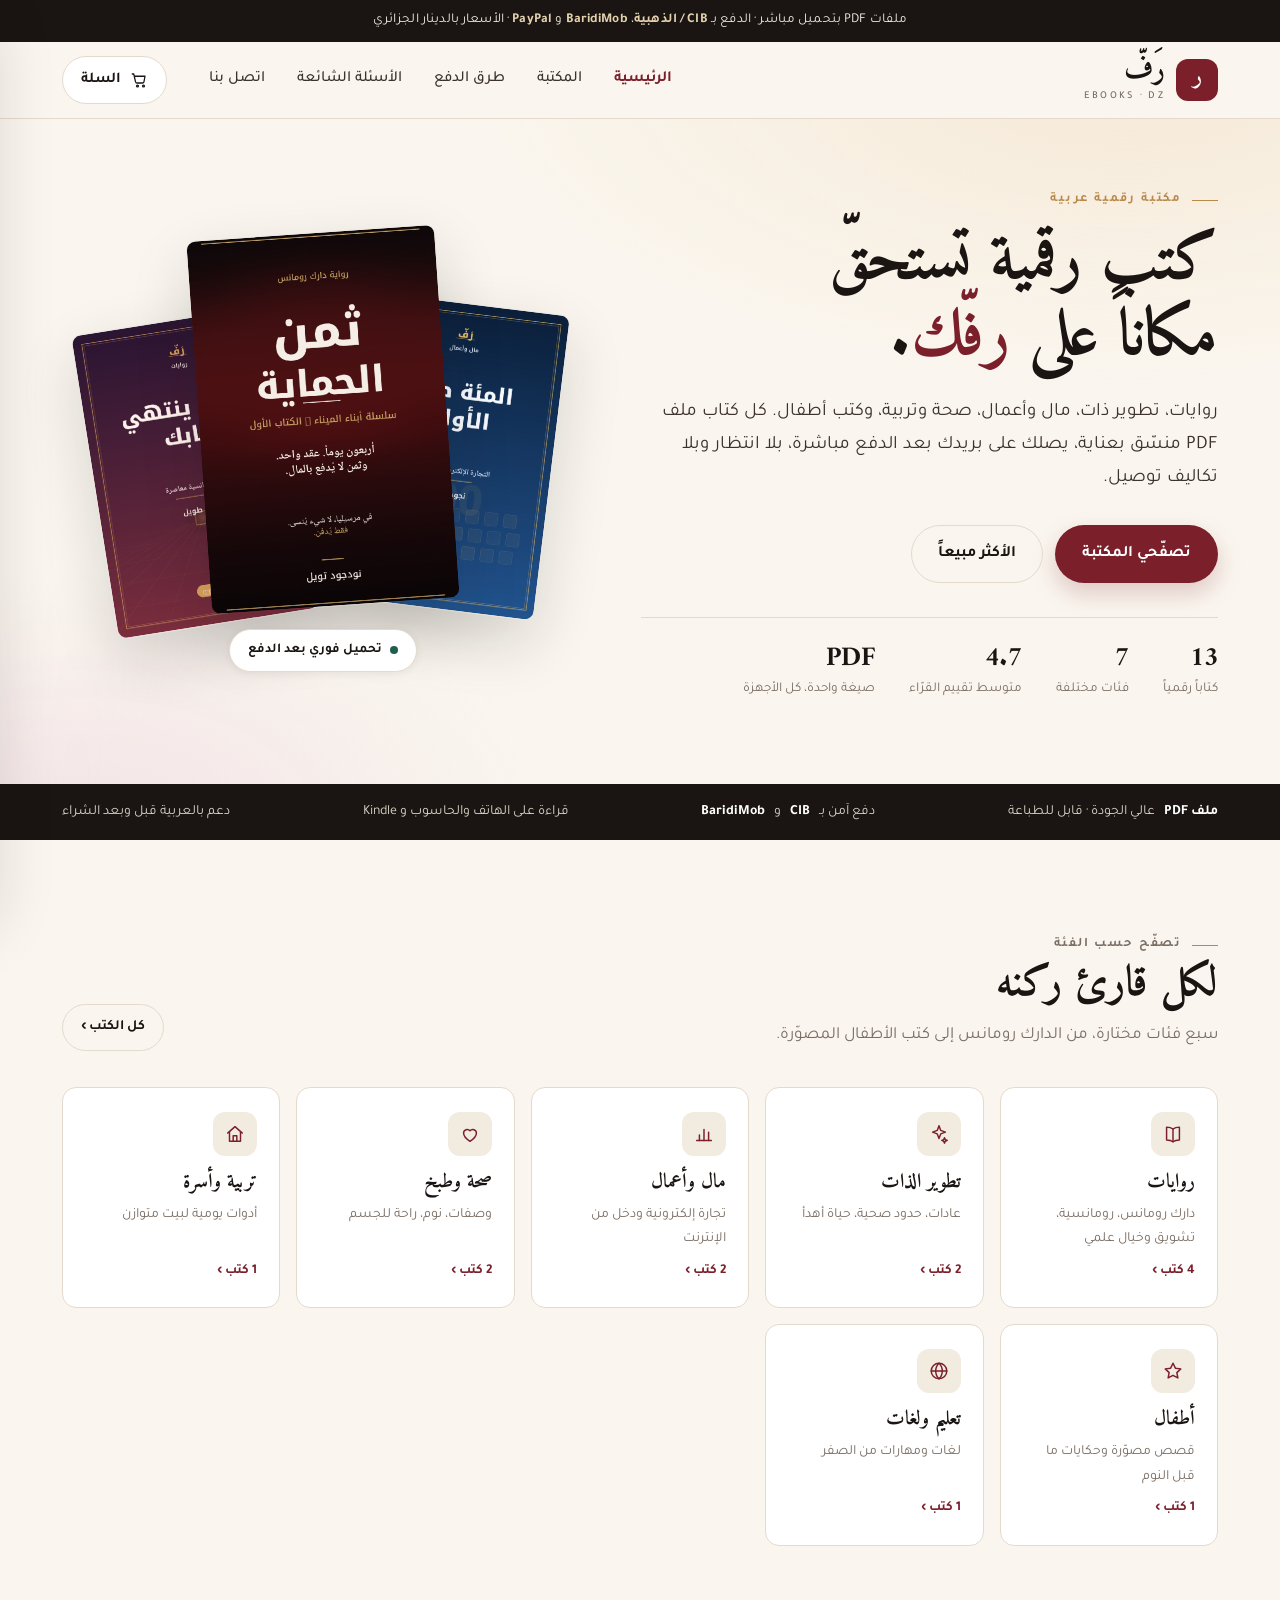
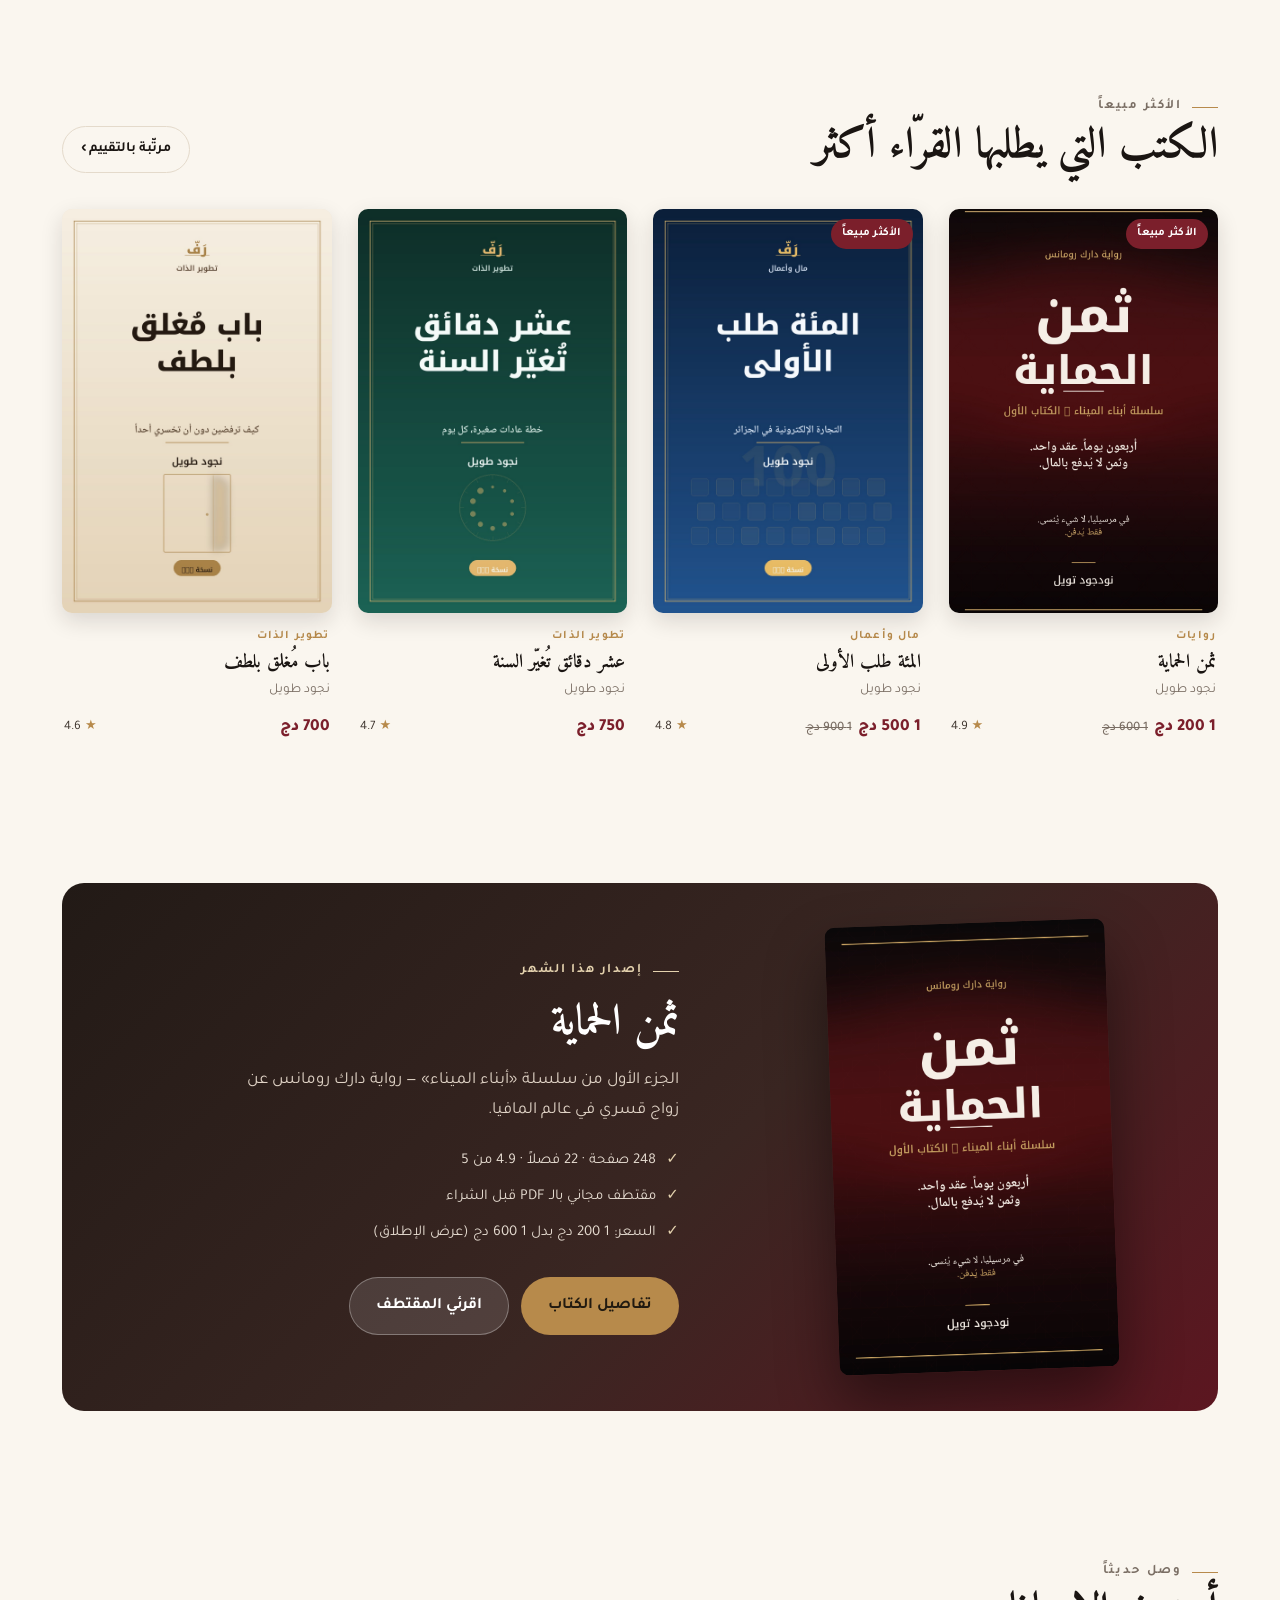
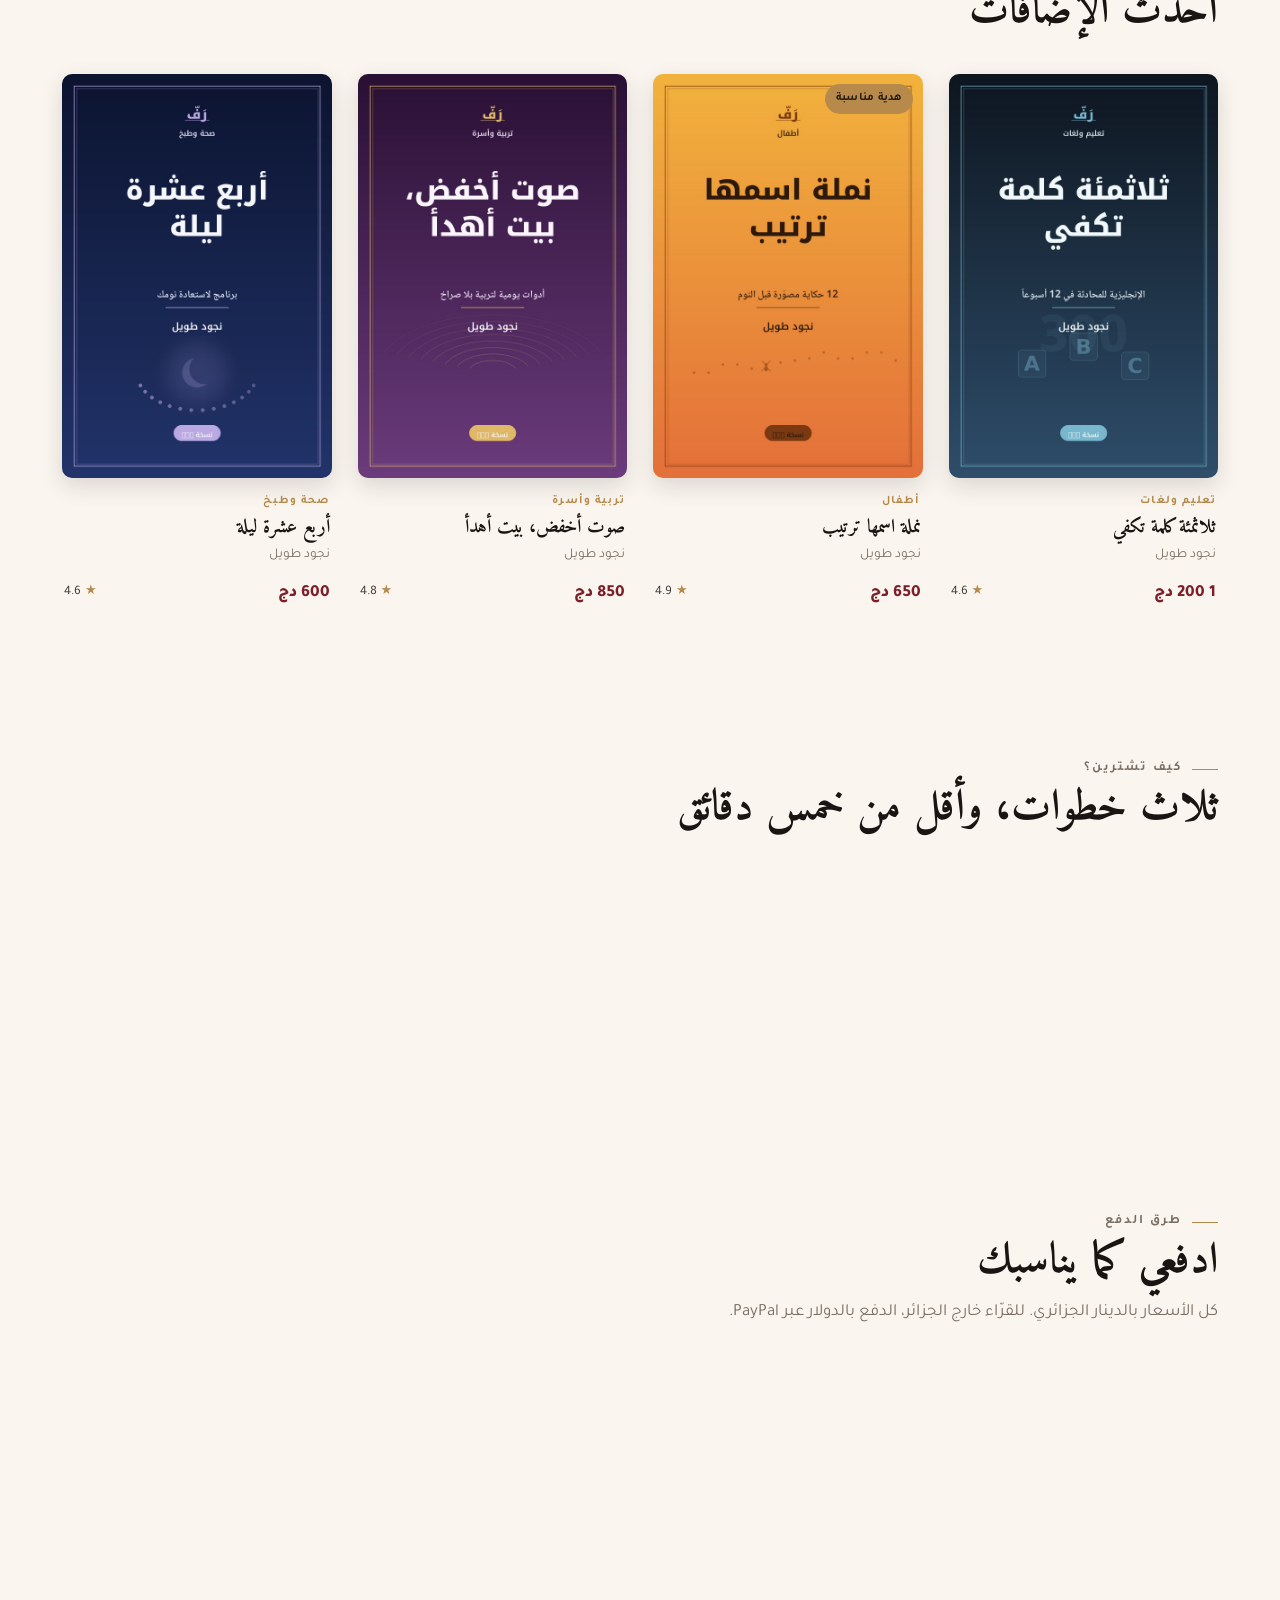
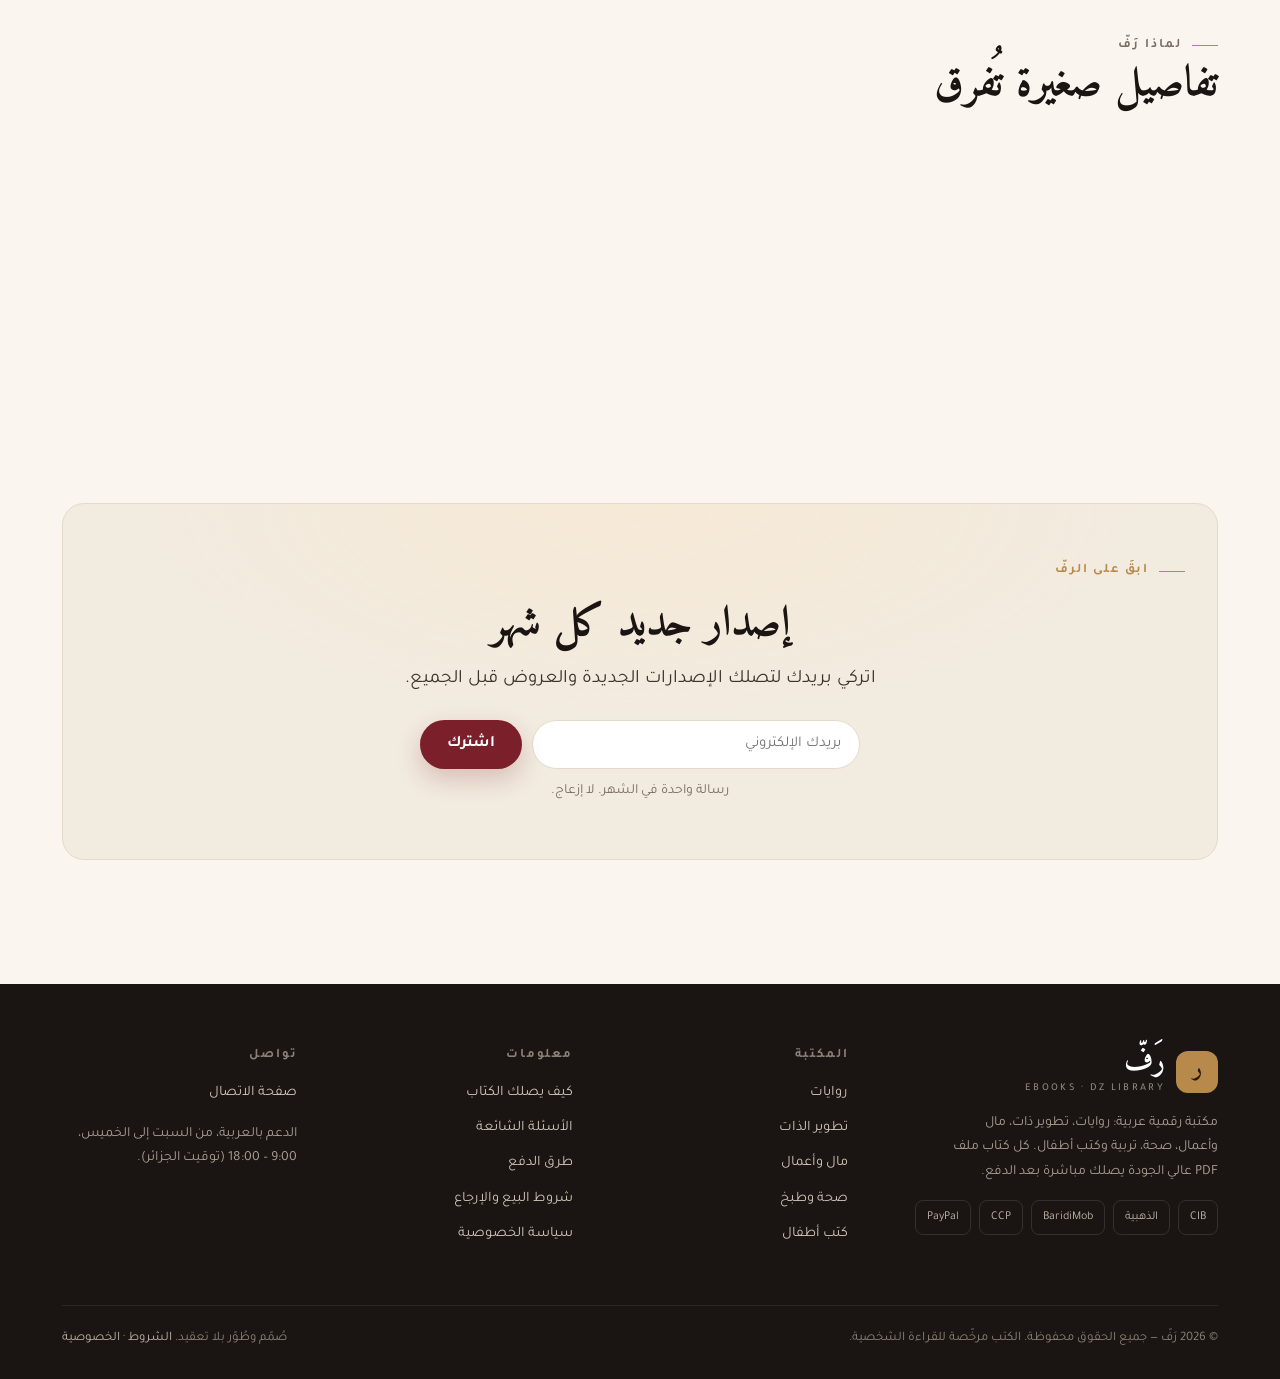
==== commit 8c9cf6ad: "update index.html" ====
--- a/index.html
+++ b/index.html
@@ -19,7 +19,7 @@
 <body data-page="home">
 <a class="skip" href="#main" style="position:absolute;right:-9999px">تجاوز إلى المحتوى</a>
 
-<div class="topbar">تحميل فوري بصيغة PDF · الدفع بـ <b>CIB / الذهبية</b>، <b>BaridiMob</b> و <b>PayPal</b> · الأسعار بالدينار الجزائري</div>
+<div class="topbar">ملفات PDF بتحميل مباشر · الدفع بـ <b>CIB / الذهبية</b>، <b>BaridiMob</b> و <b>PayPal</b> · الأسعار بالدينار الجزائري</div>
 
 <header class="site">
   <div class="wrap nav">
@@ -256,6 +256,7 @@
       <div>
         <h4>معلومات</h4>
         <ul>
+          <li><a href="delivery.html">كيف يصلك الكتاب</a></li>
           <li><a href="faq.html">الأسئلة الشائعة</a></li>
           <li><a href="index.html#payment">طرق الدفع</a></li>
           <li><a href="terms.html">شروط البيع والإرجاع</a></li>
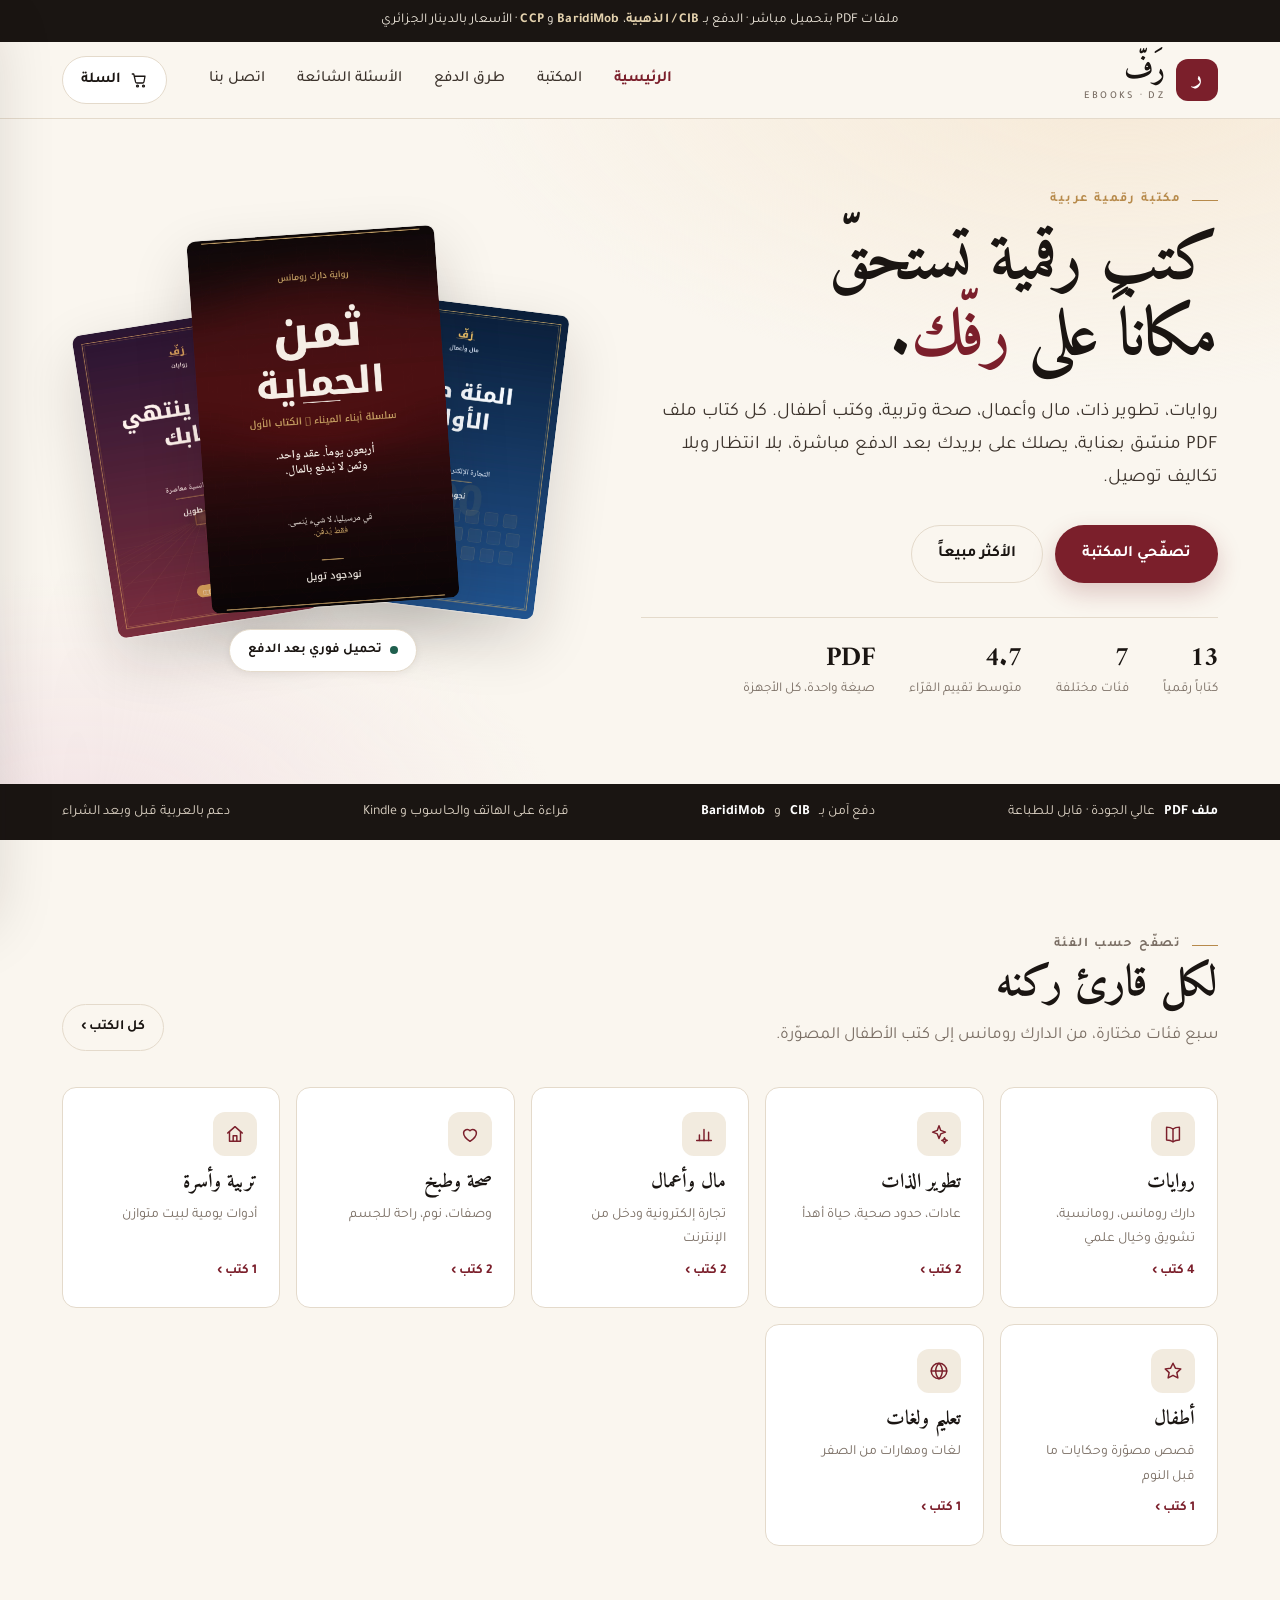
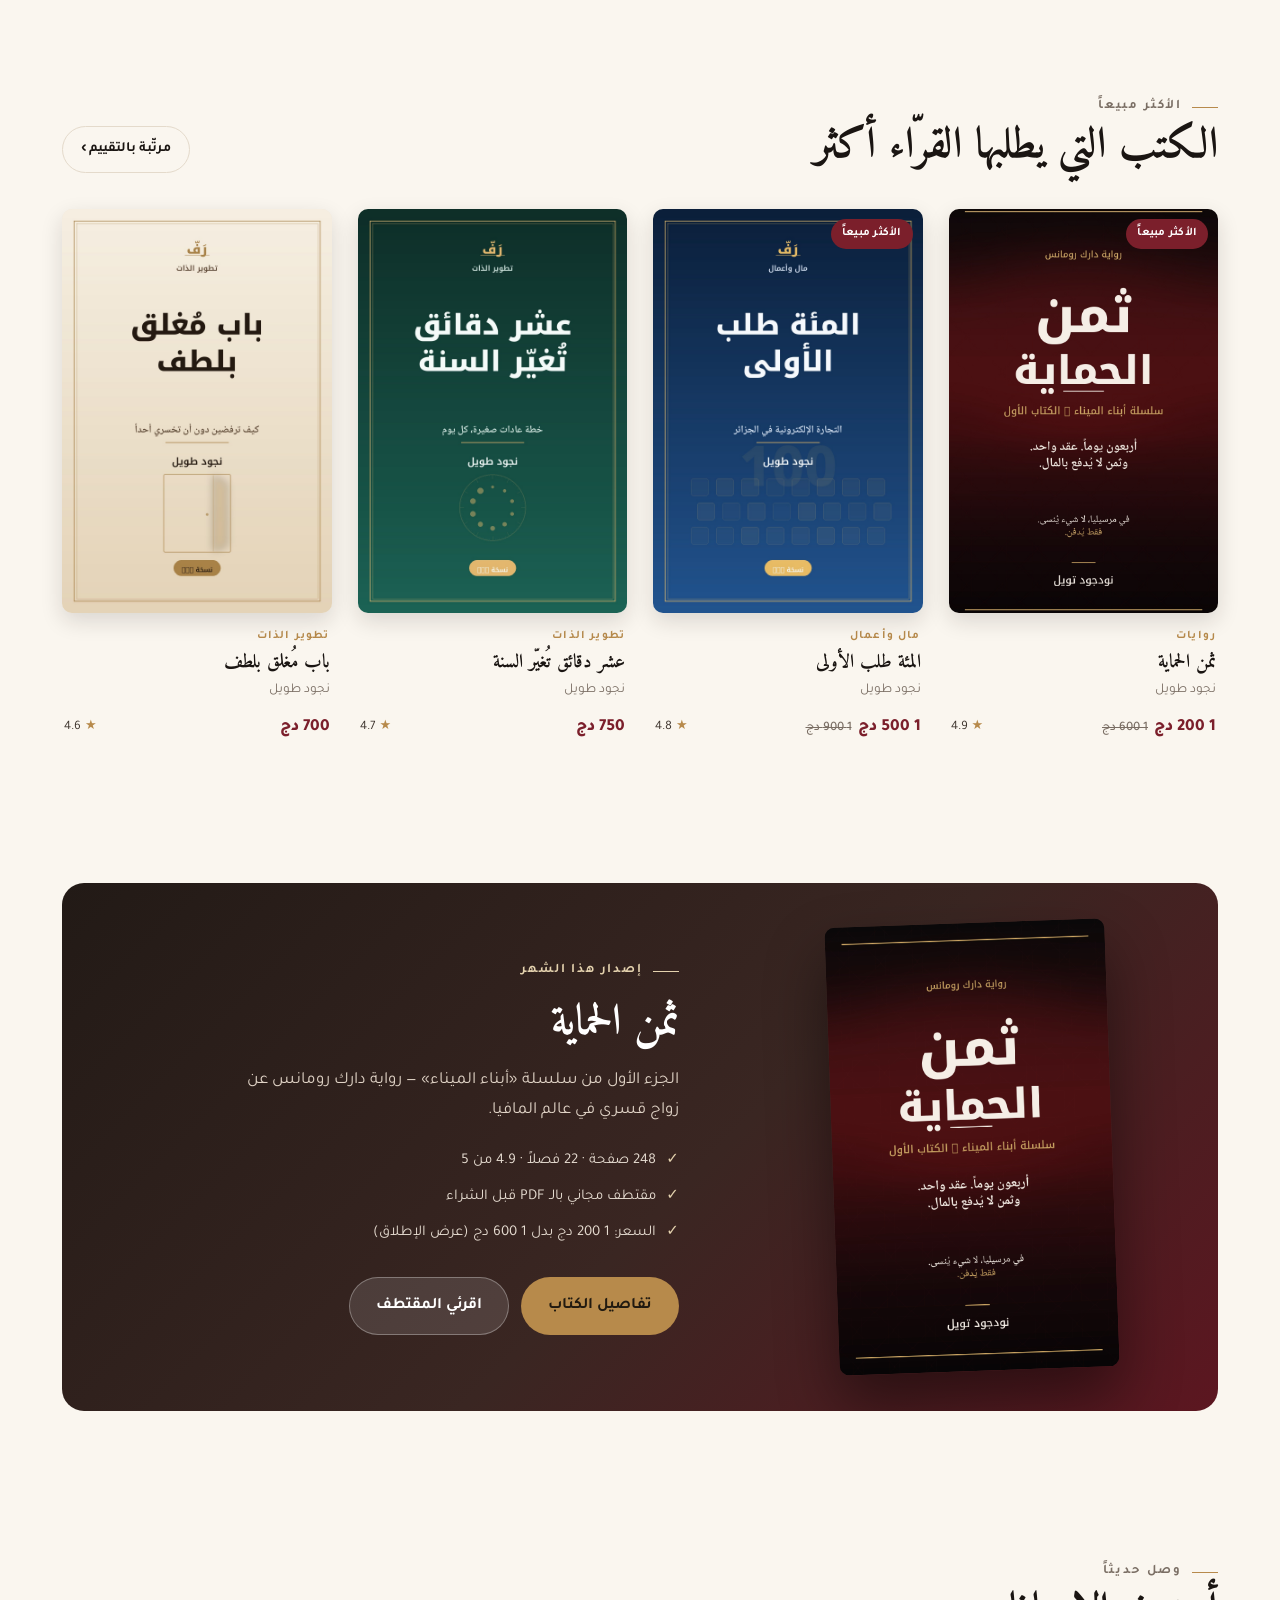
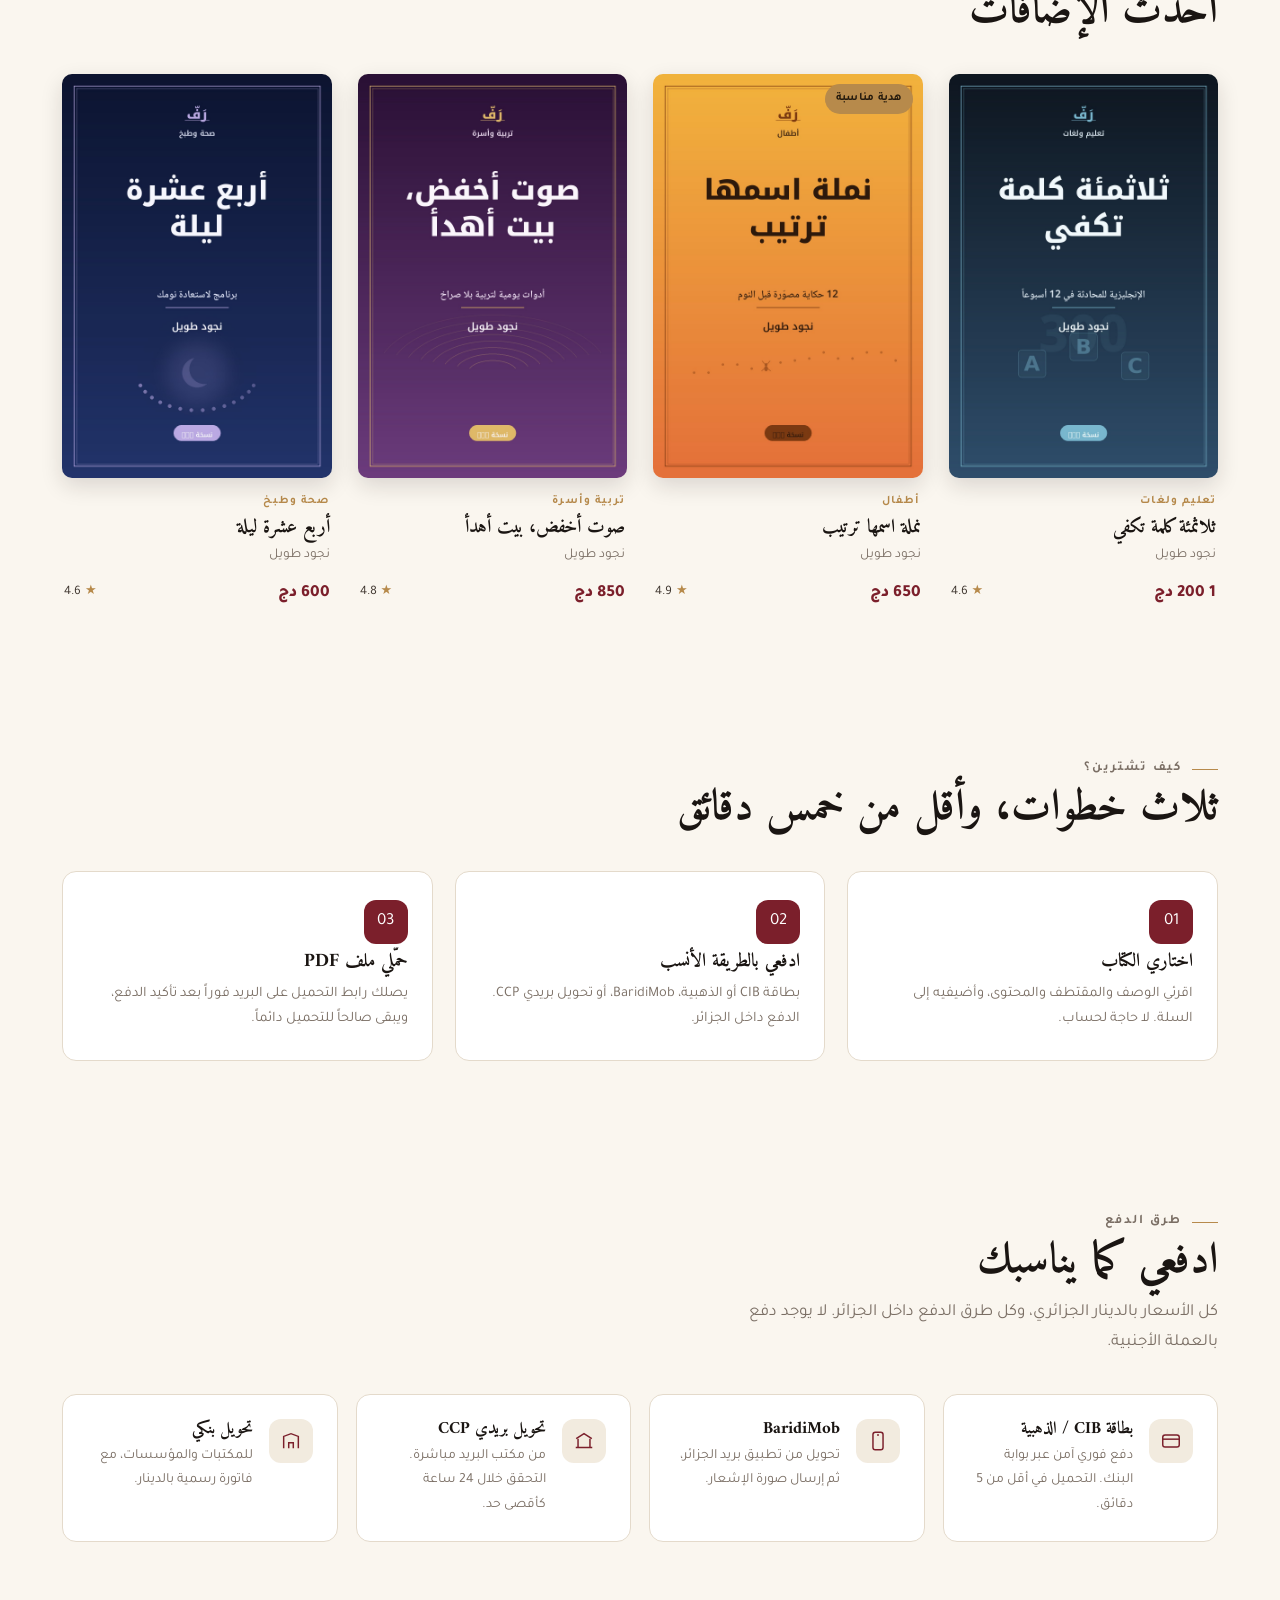
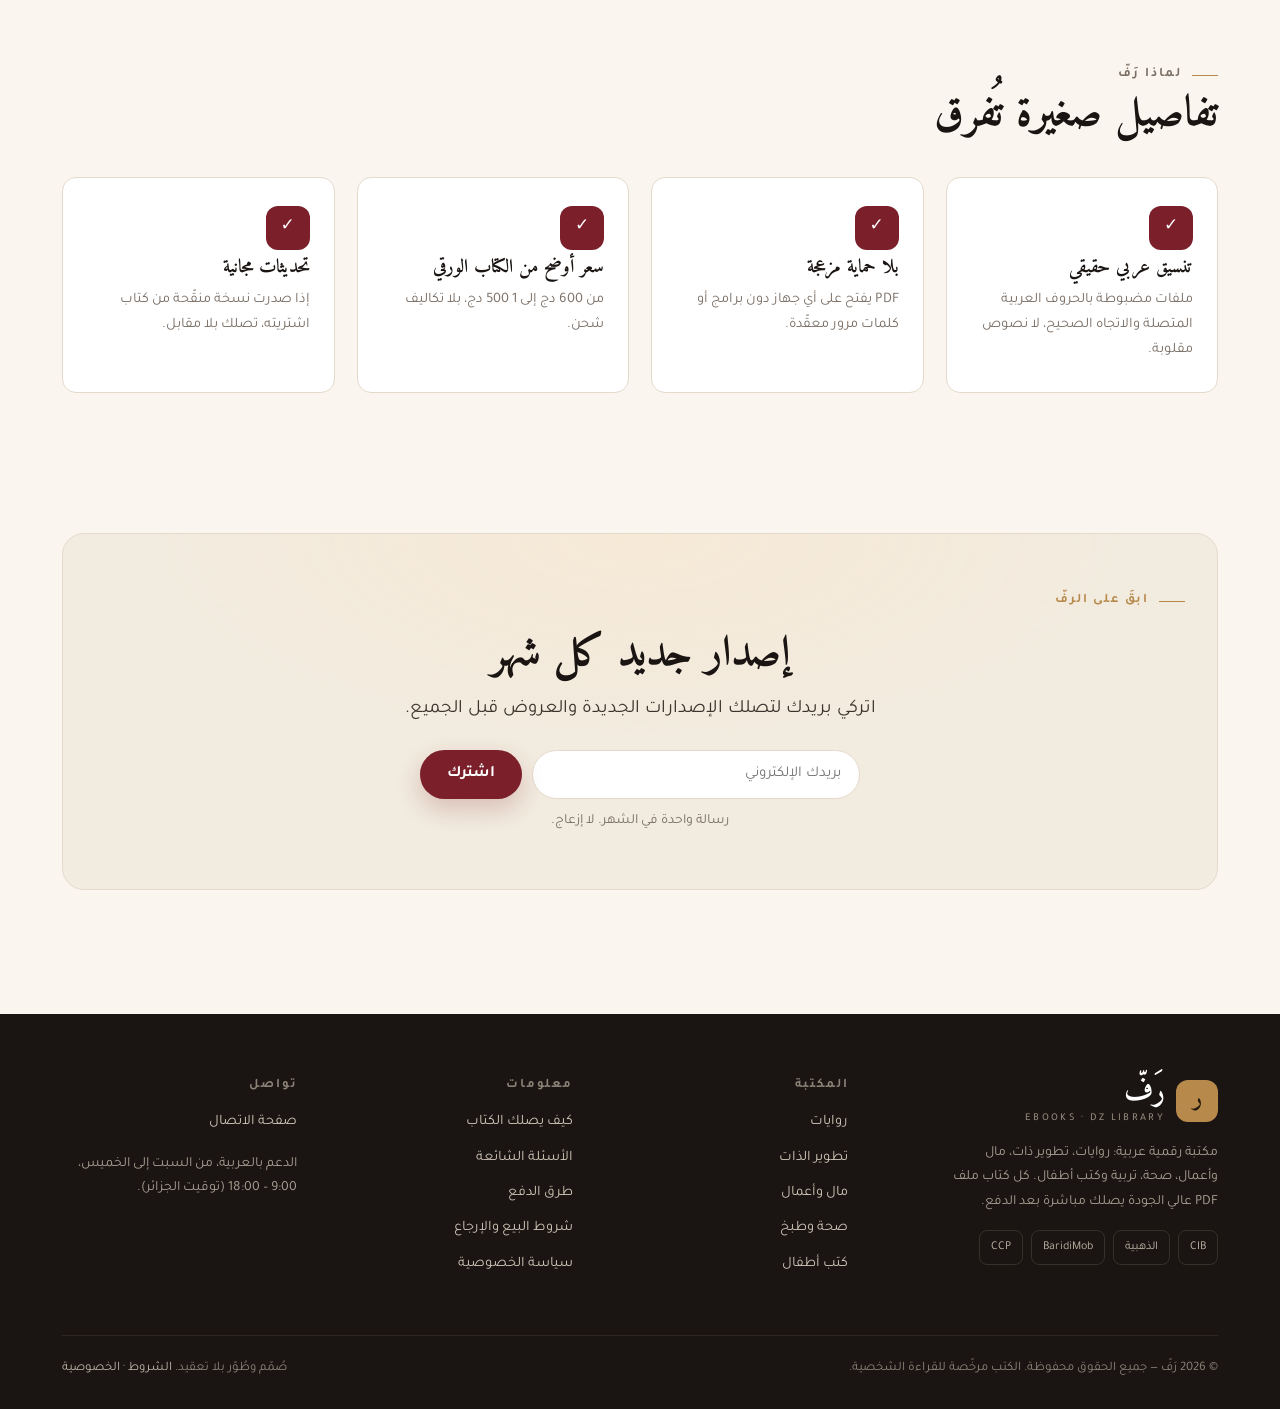
==== commit 6b62bd36: "update index.html" ====
--- a/index.html
+++ b/index.html
@@ -19,7 +19,7 @@
 <body data-page="home">
 <a class="skip" href="#main" style="position:absolute;right:-9999px">تجاوز إلى المحتوى</a>
 
-<div class="topbar">ملفات PDF بتحميل مباشر · الدفع بـ <b>CIB / الذهبية</b>، <b>BaridiMob</b> و <b>PayPal</b> · الأسعار بالدينار الجزائري</div>
+<div class="topbar">ملفات PDF بتحميل مباشر · الدفع بـ <b>CIB / الذهبية</b>، <b>BaridiMob</b> و <b>CCP</b> · الأسعار بالدينار الجزائري</div>
 
 <header class="site">
   <div class="wrap nav">
@@ -163,7 +163,7 @@
       <div class="why reveal">
         <span class="cat-ico">02</span>
         <h3>ادفعي بالطريقة الأنسب</h3>
-        <p>بطاقة CIB أو الذهبية، BaridiMob، تحويل بريدي CCP، أو PayPal من الخارج.</p>
+        <p>بطاقة CIB أو الذهبية، BaridiMob، أو تحويل بريدي CCP. الدفع داخل الجزائر.</p>
       </div>
       <div class="why reveal">
         <span class="cat-ico">03</span>
@@ -180,14 +180,14 @@
       <div>
         <p class="eyebrow">طرق الدفع</p>
         <h2 class="h2">ادفعي كما يناسبك</h2>
-        <p>كل الأسعار بالدينار الجزائري. للقرّاء خارج الجزائر، الدفع بالدولار عبر PayPal.</p>
+        <p>كل الأسعار بالدينار الجزائري، وكل طرق الدفع داخل الجزائر. لا يوجد دفع بالعملة الأجنبية.</p>
       </div>
     </div>
     <div class="pay-grid">
       <div class="pay-card reveal"><span class="cat-ico"><svg width="22" height="22" viewBox="0 0 24 24" fill="none" stroke="currentColor" stroke-width="1.6"><rect x="3" y="5.5" width="18" height="13" rx="2.5"/><path d="M3 10h18"/></svg></span><div><h3>بطاقة CIB / الذهبية</h3><p>دفع فوري آمن عبر بوابة البنك. التحميل في أقل من 5 دقائق.</p></div></div>
       <div class="pay-card reveal"><span class="cat-ico"><svg width="22" height="22" viewBox="0 0 24 24" fill="none" stroke="currentColor" stroke-width="1.6"><rect x="6.5" y="2.5" width="11" height="19" rx="2.5"/><path d="M11 5.5h2"/></svg></span><div><h3>BaridiMob</h3><p>تحويل من تطبيق بريد الجزائر، ثم إرسال صورة الإشعار.</p></div></div>
       <div class="pay-card reveal"><span class="cat-ico"><svg width="22" height="22" viewBox="0 0 24 24" fill="none" stroke="currentColor" stroke-width="1.6"><path d="M3.5 9.5L12 4l8.5 5.5"/><path d="M5.5 9.5V19M18.5 9.5V19M3 19h18"/></svg></span><div><h3>تحويل بريدي CCP</h3><p>من مكتب البريد مباشرة. التحقق خلال 24 ساعة كأقصى حد.</p></div></div>
-      <div class="pay-card reveal"><span class="cat-ico"><svg width="22" height="22" viewBox="0 0 24 24" fill="none" stroke="currentColor" stroke-width="1.6"><circle cx="12" cy="12" r="8.5"/><path d="M3.5 12h17M12 3.5c2.4 2.2 3.6 5.2 3.6 8.5S14.4 18.3 12 20.5c-2.4-2.2-3.6-5.2-3.6-8.5S9.6 5.7 12 3.5Z"/></svg></span><div><h3>PayPal</h3><p>للدفع الدولي بالدولار أو اليورو، مناسب للمغتربين.</p></div></div>
+      <div class="pay-card reveal"><span class="cat-ico"><svg width="22" height="22" viewBox="0 0 24 24" fill="none" stroke="currentColor" stroke-width="1.6"><path d="M4 20V7l8-3 8 3v13"/><path d="M9.5 20v-6h5v6"/></svg></span><div><h3>تحويل بنكي</h3><p>للمكتبات والمؤسسات، مع فاتورة رسمية بالدينار.</p></div></div>
     </div>
   </div>
 </section>
@@ -240,7 +240,6 @@
           <span class="pay-tag">الذهبية</span>
           <span class="pay-tag">BaridiMob</span>
           <span class="pay-tag">CCP</span>
-          <span class="pay-tag">PayPal</span>
         </div>
       </div>
       <div>
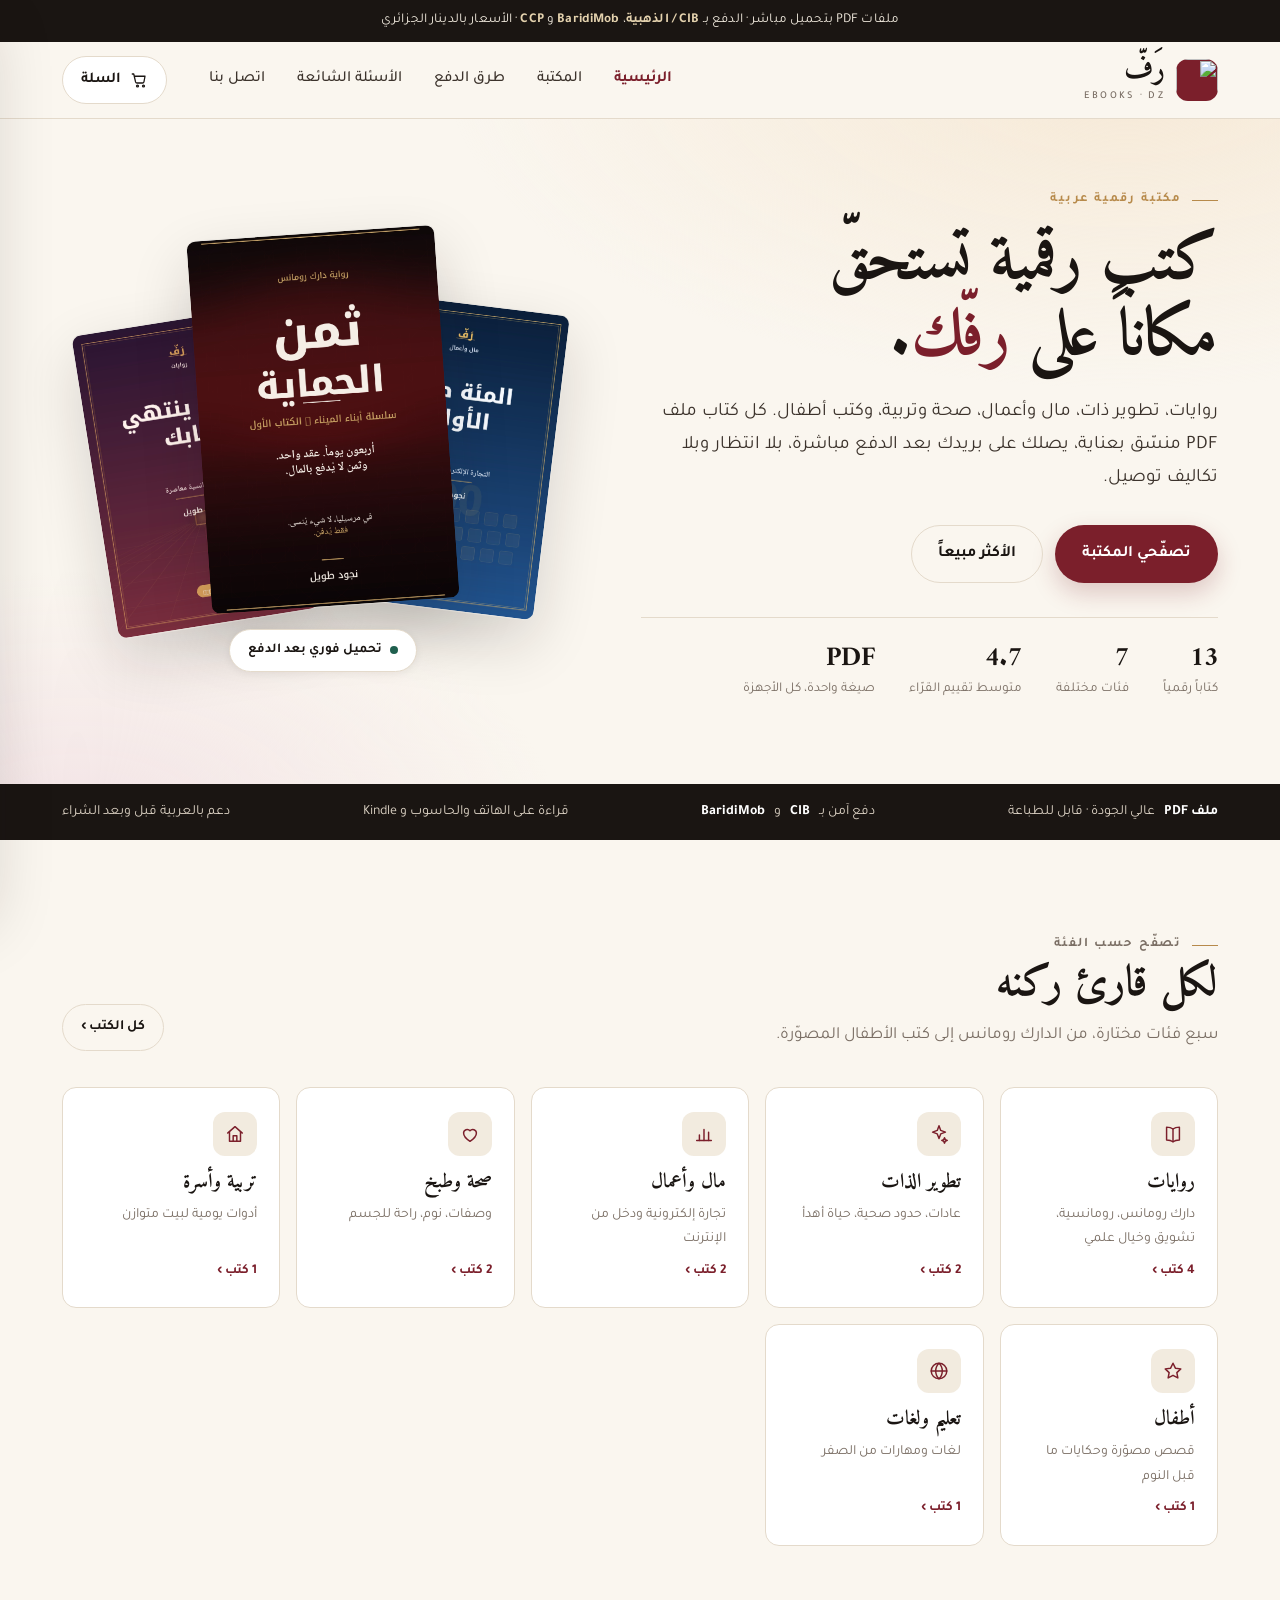
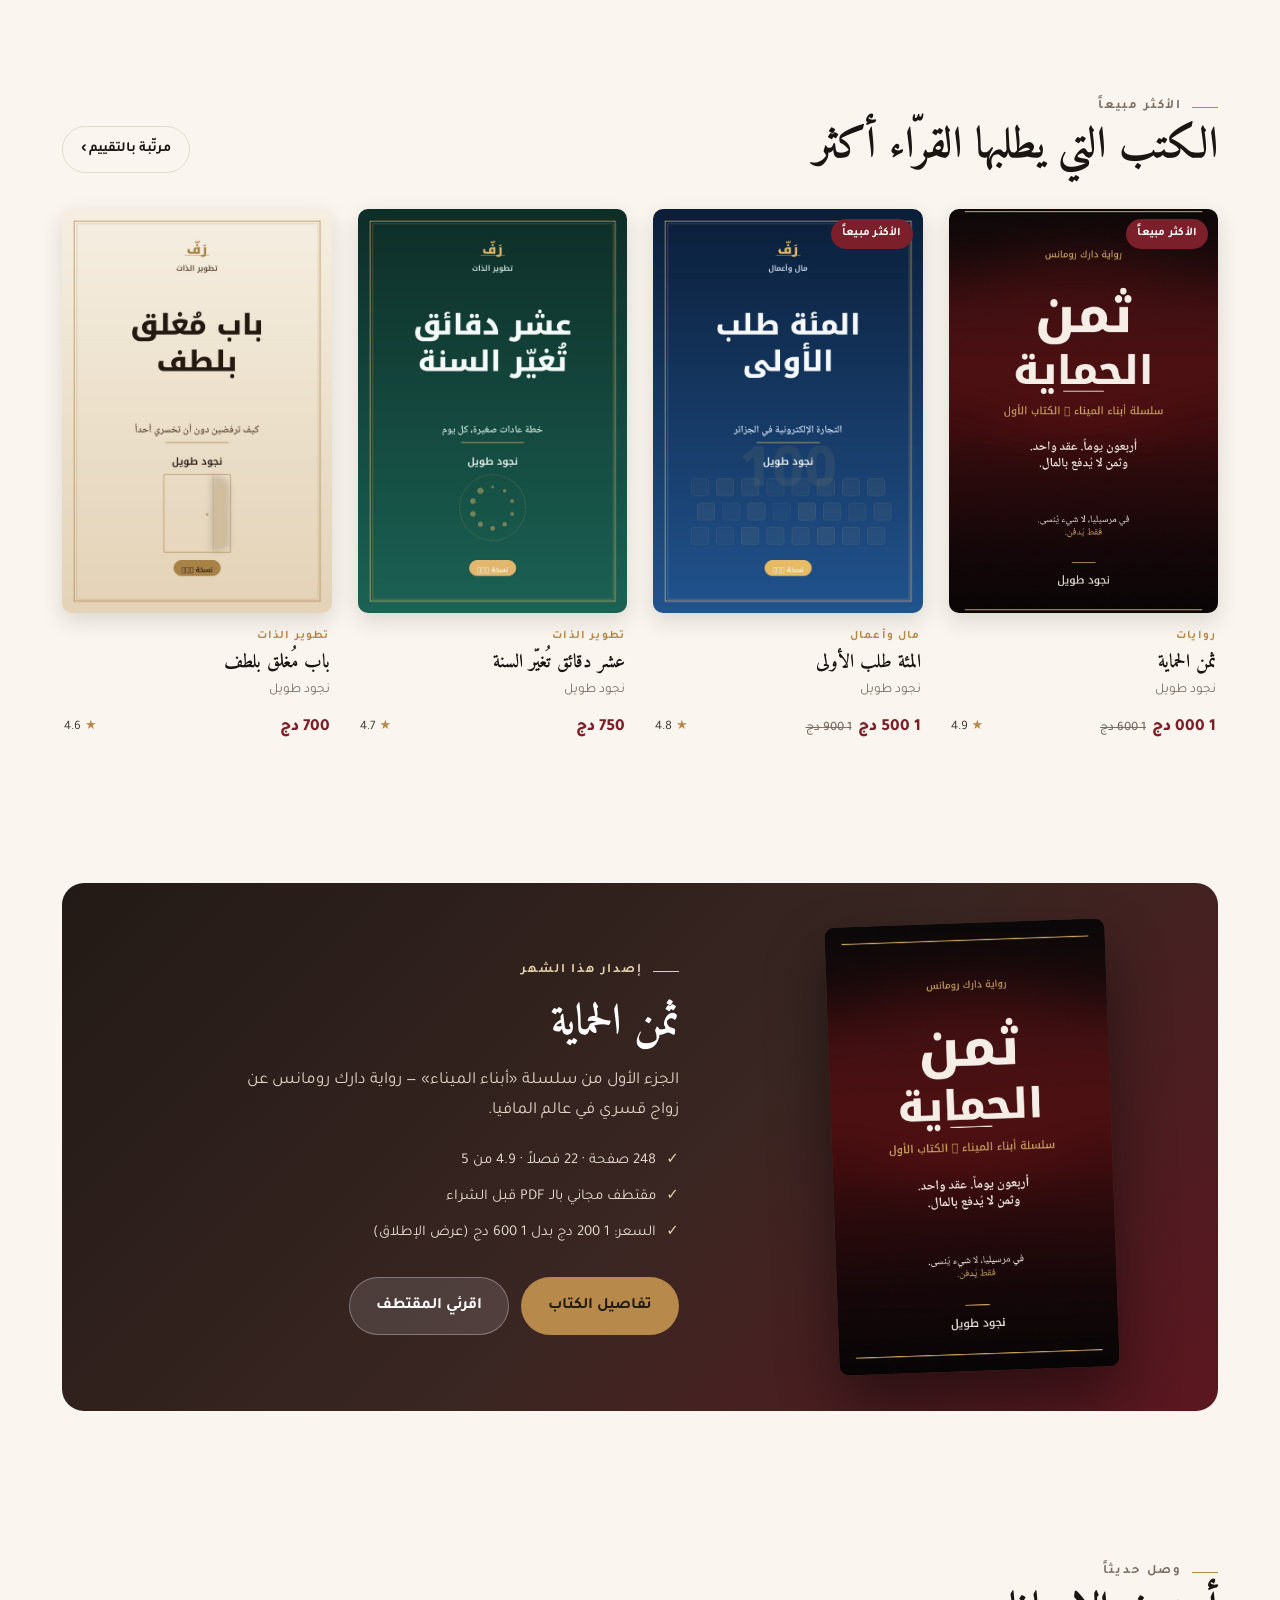
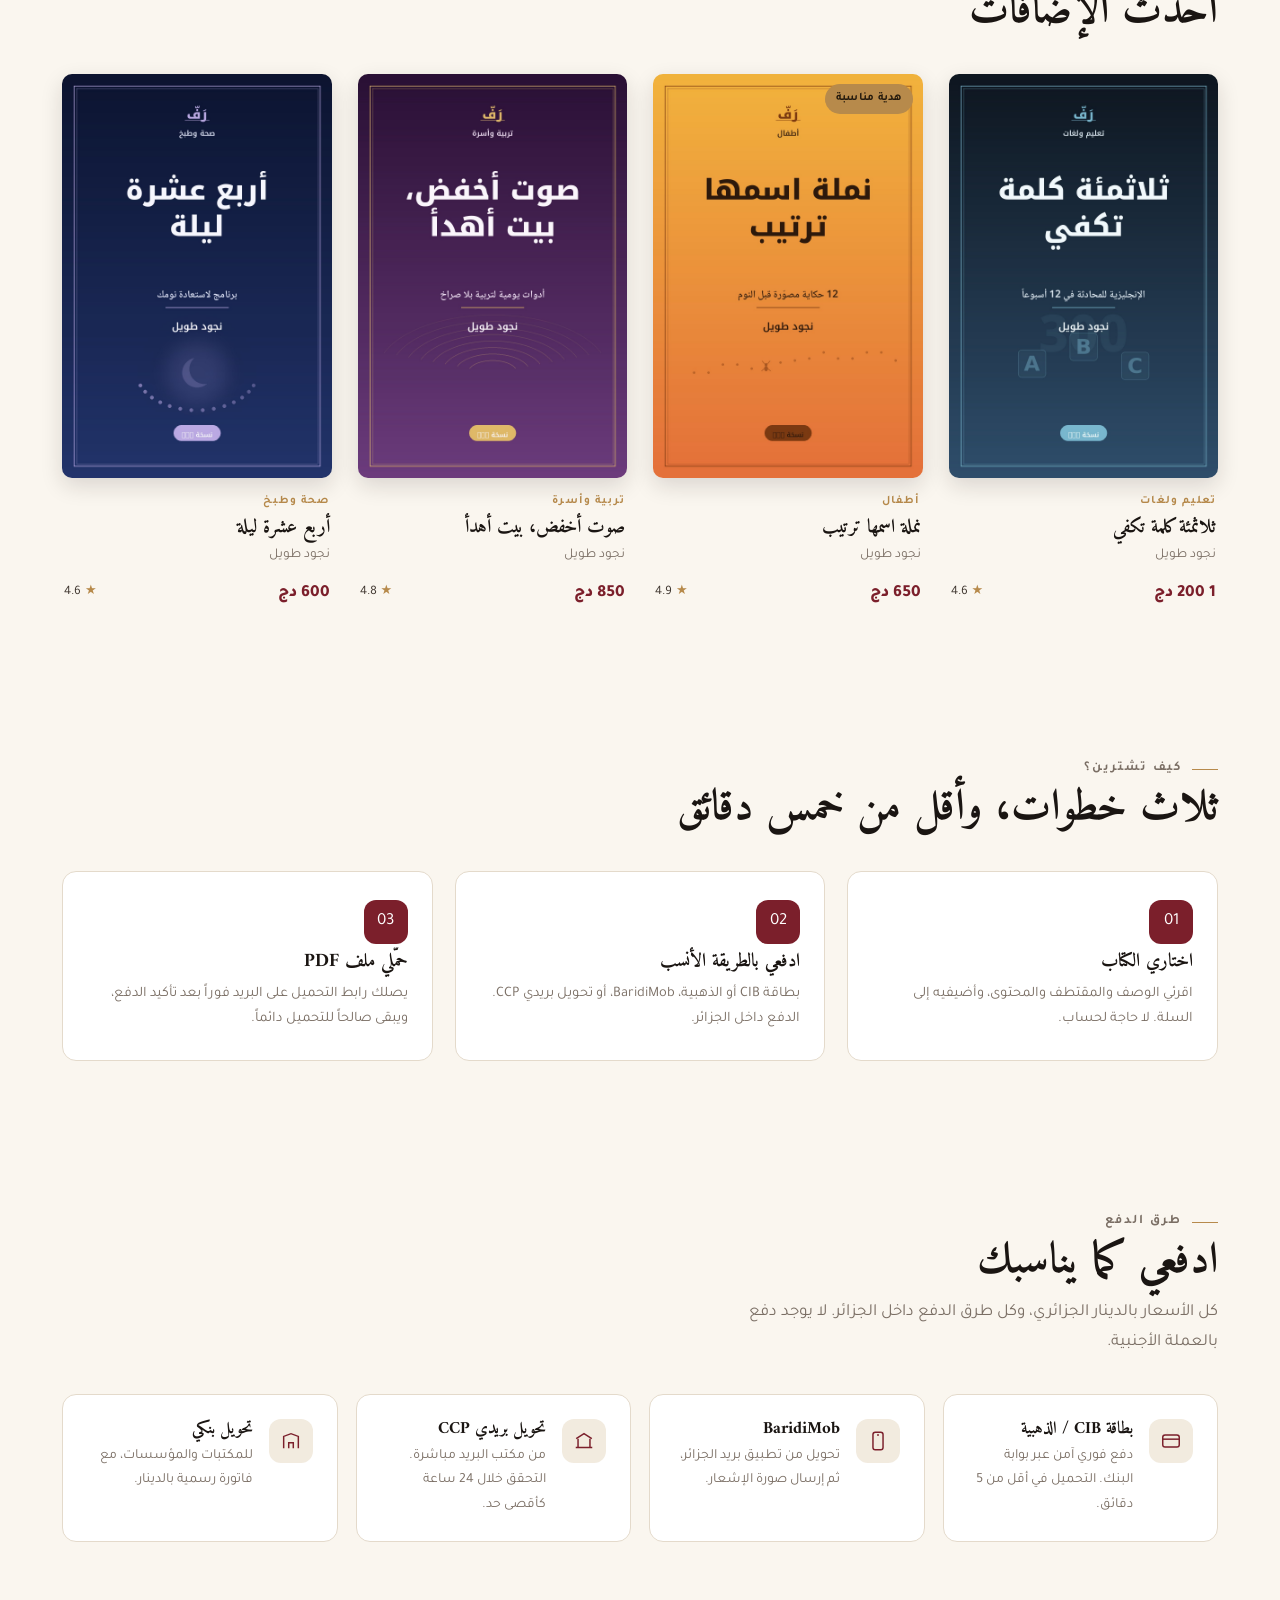
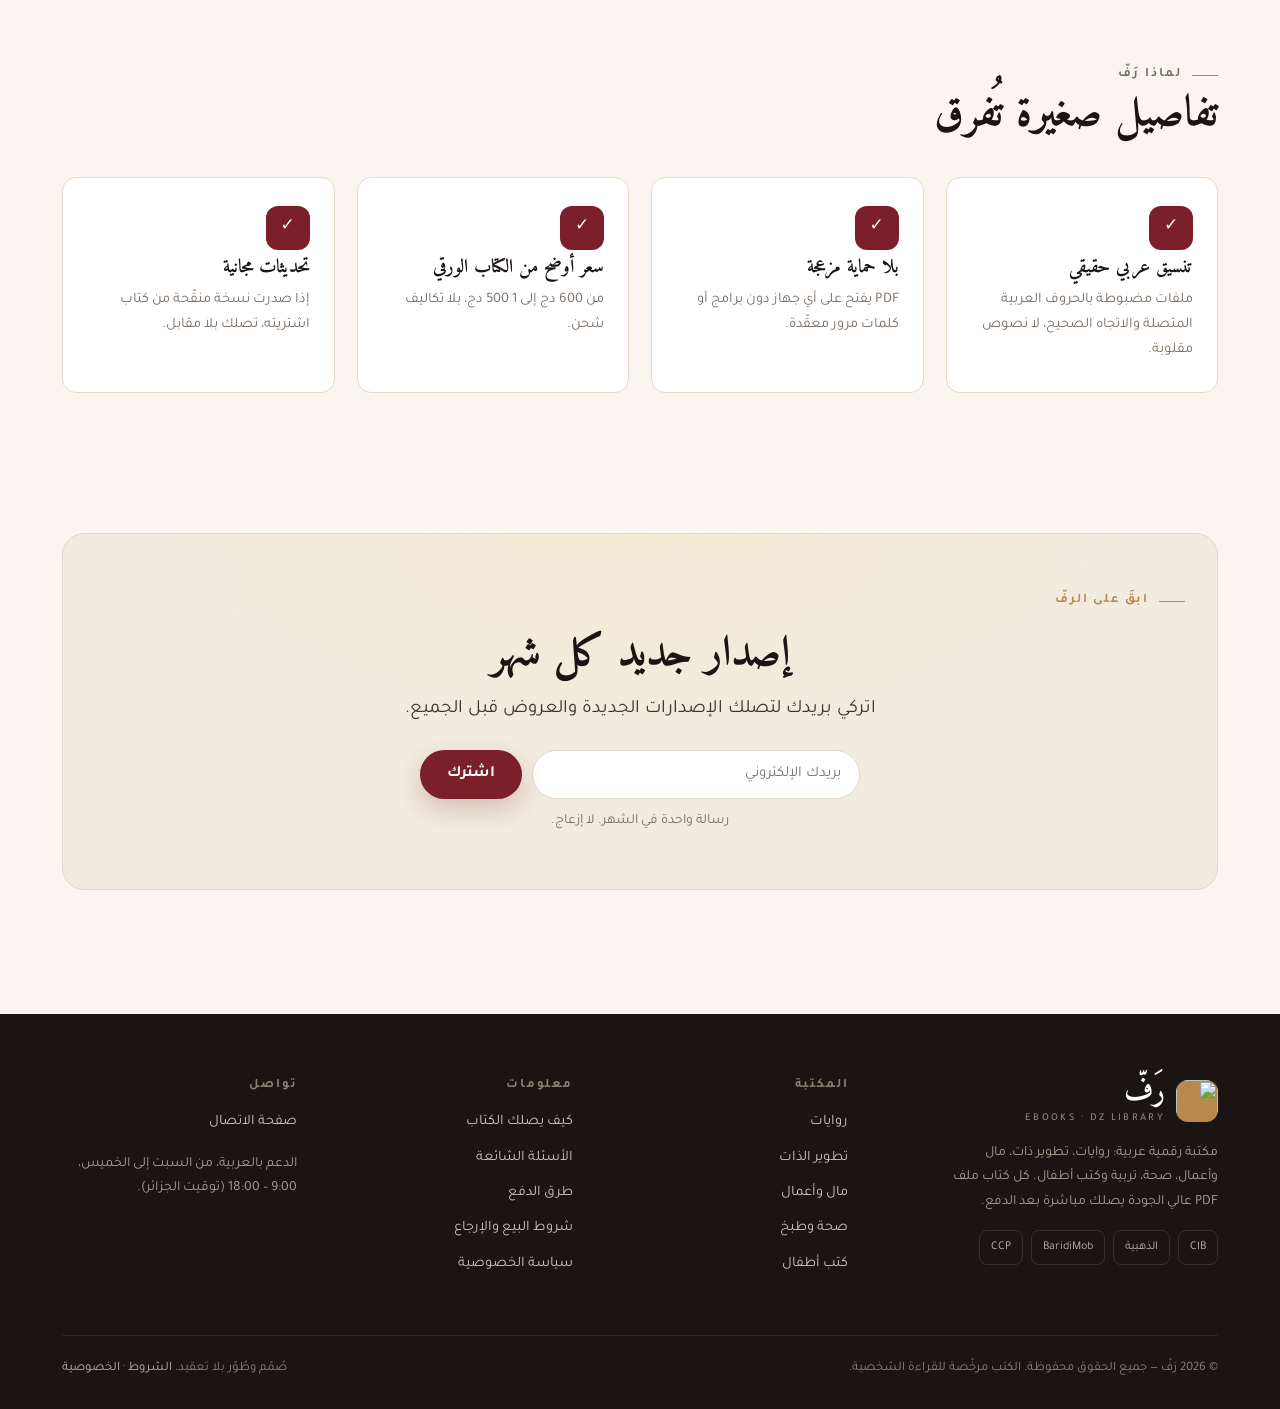
==== commit df2a9565: "update index.html" ====
--- a/index.html
+++ b/index.html
@@ -10,7 +10,9 @@
 <meta property="og:description" content="مكتبة رقمية عربية: روايات دارك رومانس، تطوير الذات، مال وأعمال، صحة وتربية وكتب أطفال. ملفات PDF بتحميل فوري وأسعار بالدينار.">
 <meta property="og:image" content="assets/covers/thaman-alhimaya.jpg">
 <meta name="theme-color" content="#7B1F2B">
-<link rel="icon" href="assets/favicon.svg" type="image/svg+xml">
+<link rel="icon" href="assets/logo/favicon.svg" type="image/svg+xml">
+<link rel="icon" href="assets/logo/favicon-32.png" sizes="32x32" type="image/png">
+<link rel="apple-touch-icon" href="assets/logo/apple-touch-icon.png">
 <link rel="preconnect" href="https://fonts.googleapis.com">
 <link rel="preconnect" href="https://fonts.gstatic.com" crossorigin>
 <link href="https://fonts.googleapis.com/css2?family=Amiri:wght@400;700&family=Tajawal:wght@400;500;700;800&display=swap" rel="stylesheet">
@@ -24,7 +26,7 @@
 <header class="site">
   <div class="wrap nav">
     <a class="logo" href="index.html" aria-label="رَفّ — الصفحة الرئيسية">
-      <span class="logo-mark">ر</span>
+      <img class="logo-mark" src="assets/logo/raff-mark.svg" alt="" width="42" height="42" loading="eager" decoding="async">
       <span>رَفّ<small>EBOOKS · DZ</small></span>
     </a>
     <nav class="nav-links" id="navLinks" aria-label="التنقل الرئيسي">
@@ -231,7 +233,7 @@
     <div class="foot-grid">
       <div class="foot-brand">
         <div class="logo" style="color:#fff">
-          <span class="logo-mark">ر</span>
+          <img class="logo-mark" src="assets/logo/raff-mark.svg" alt="" width="42" height="42" loading="eager" decoding="async">
           <span>رَفّ<small style="color:#8C8378">EBOOKS · DZ LIBRARY</small></span>
         </div>
         <p>مكتبة رقمية عربية: روايات، تطوير ذات، مال وأعمال، صحة، تربية وكتب أطفال. كل كتاب ملف PDF عالي الجودة يصلك مباشرة بعد الدفع.</p>
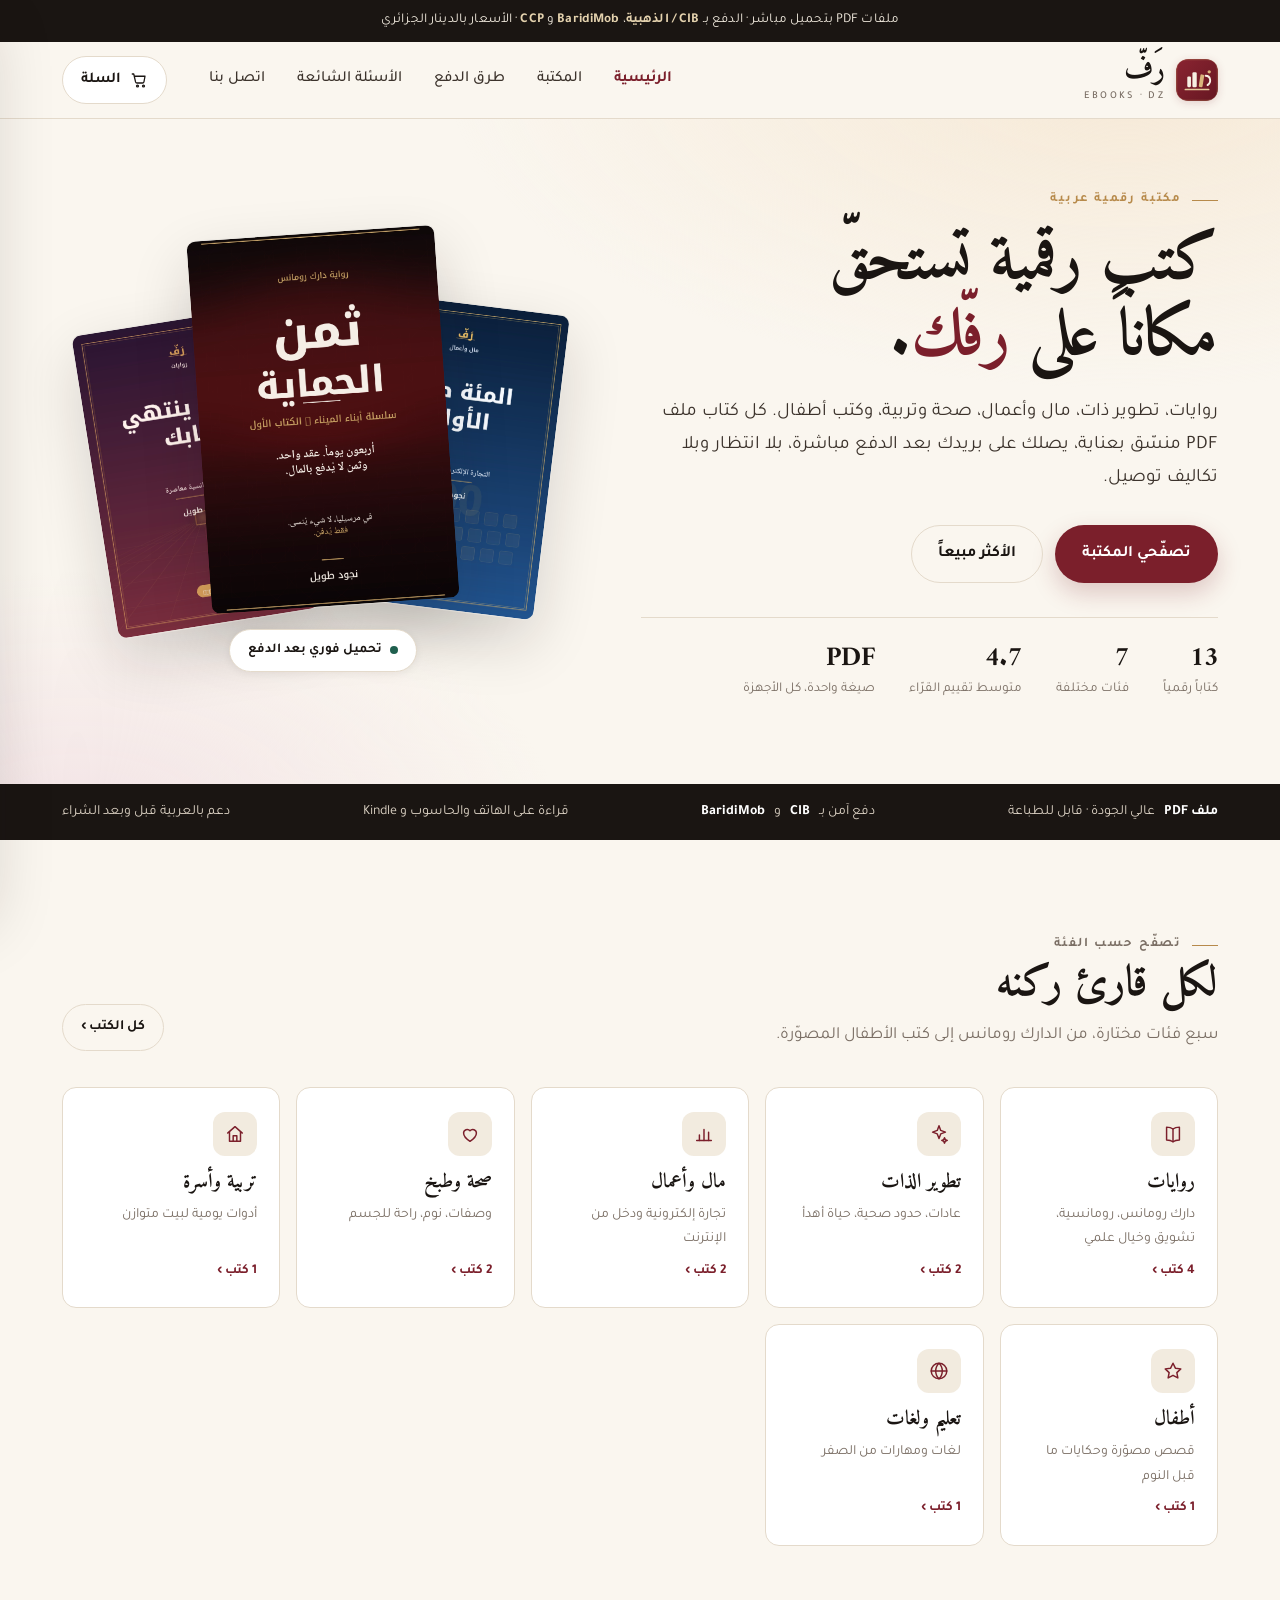
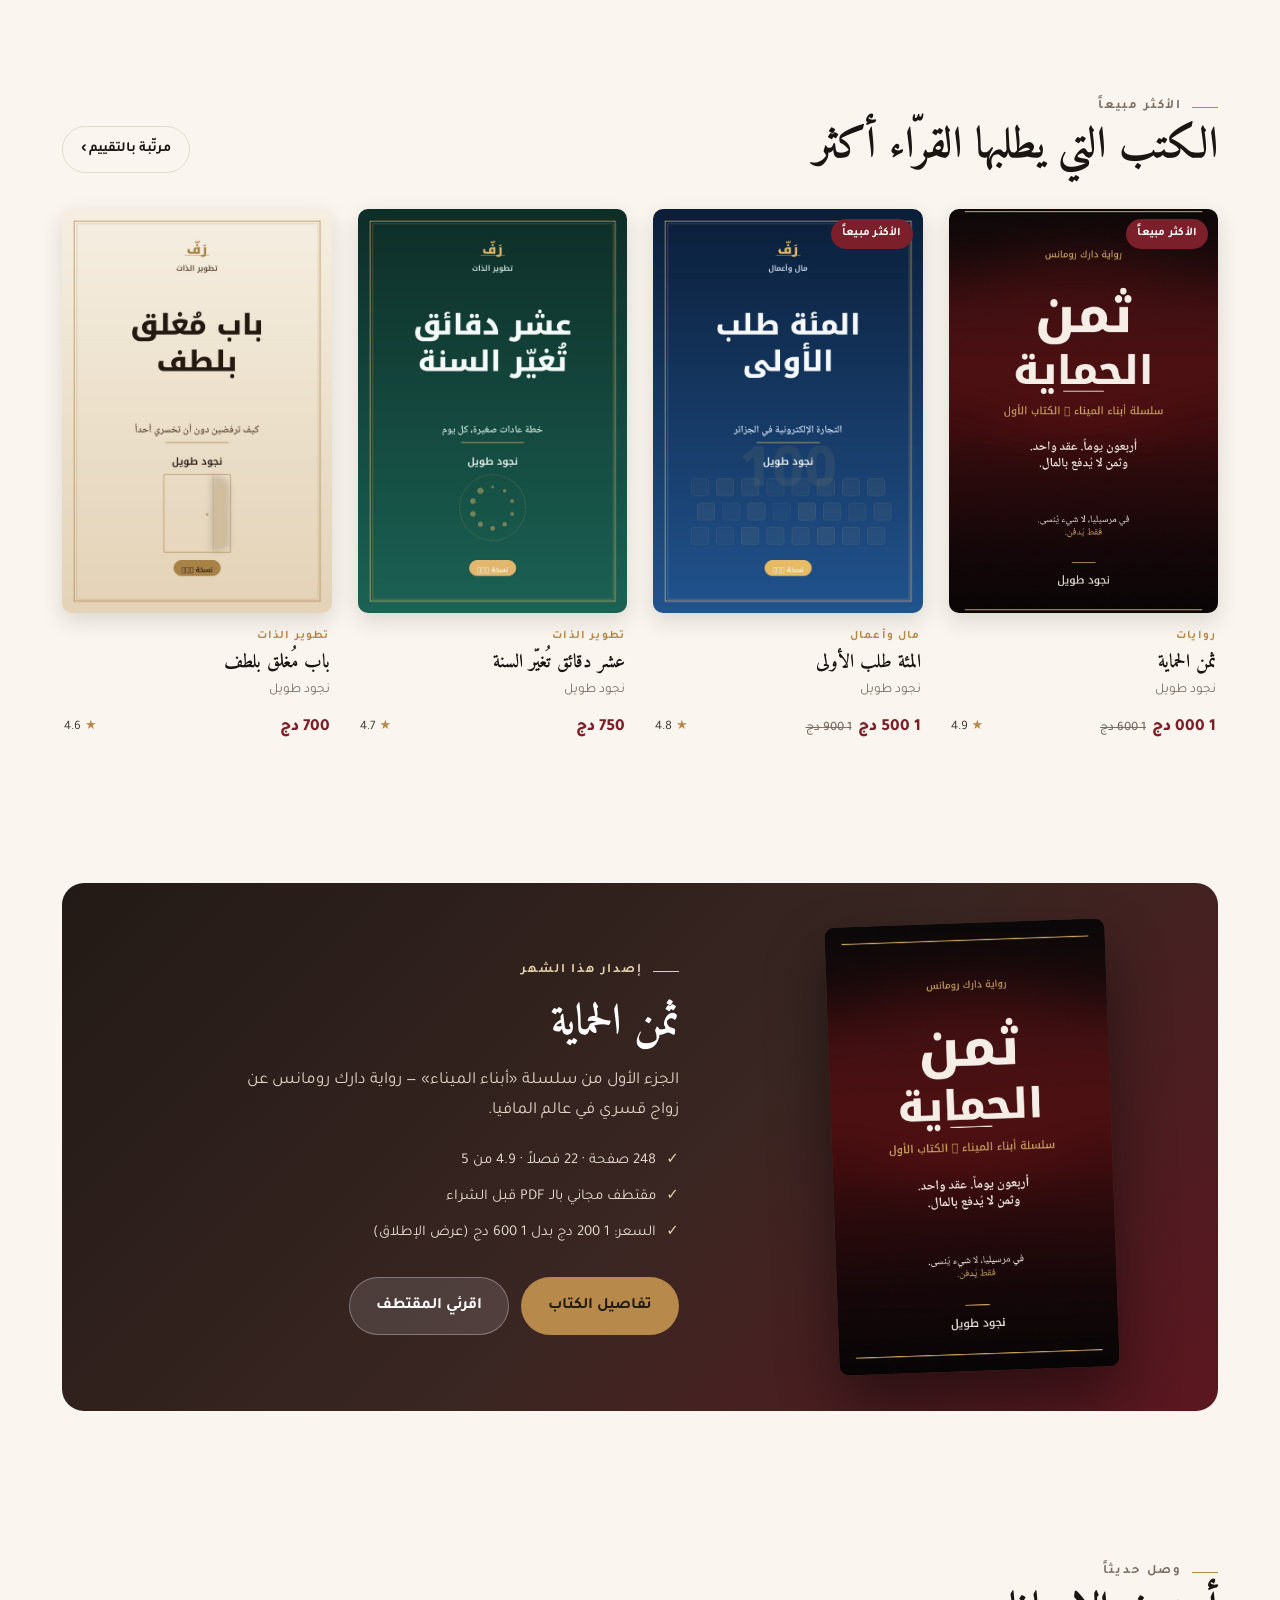
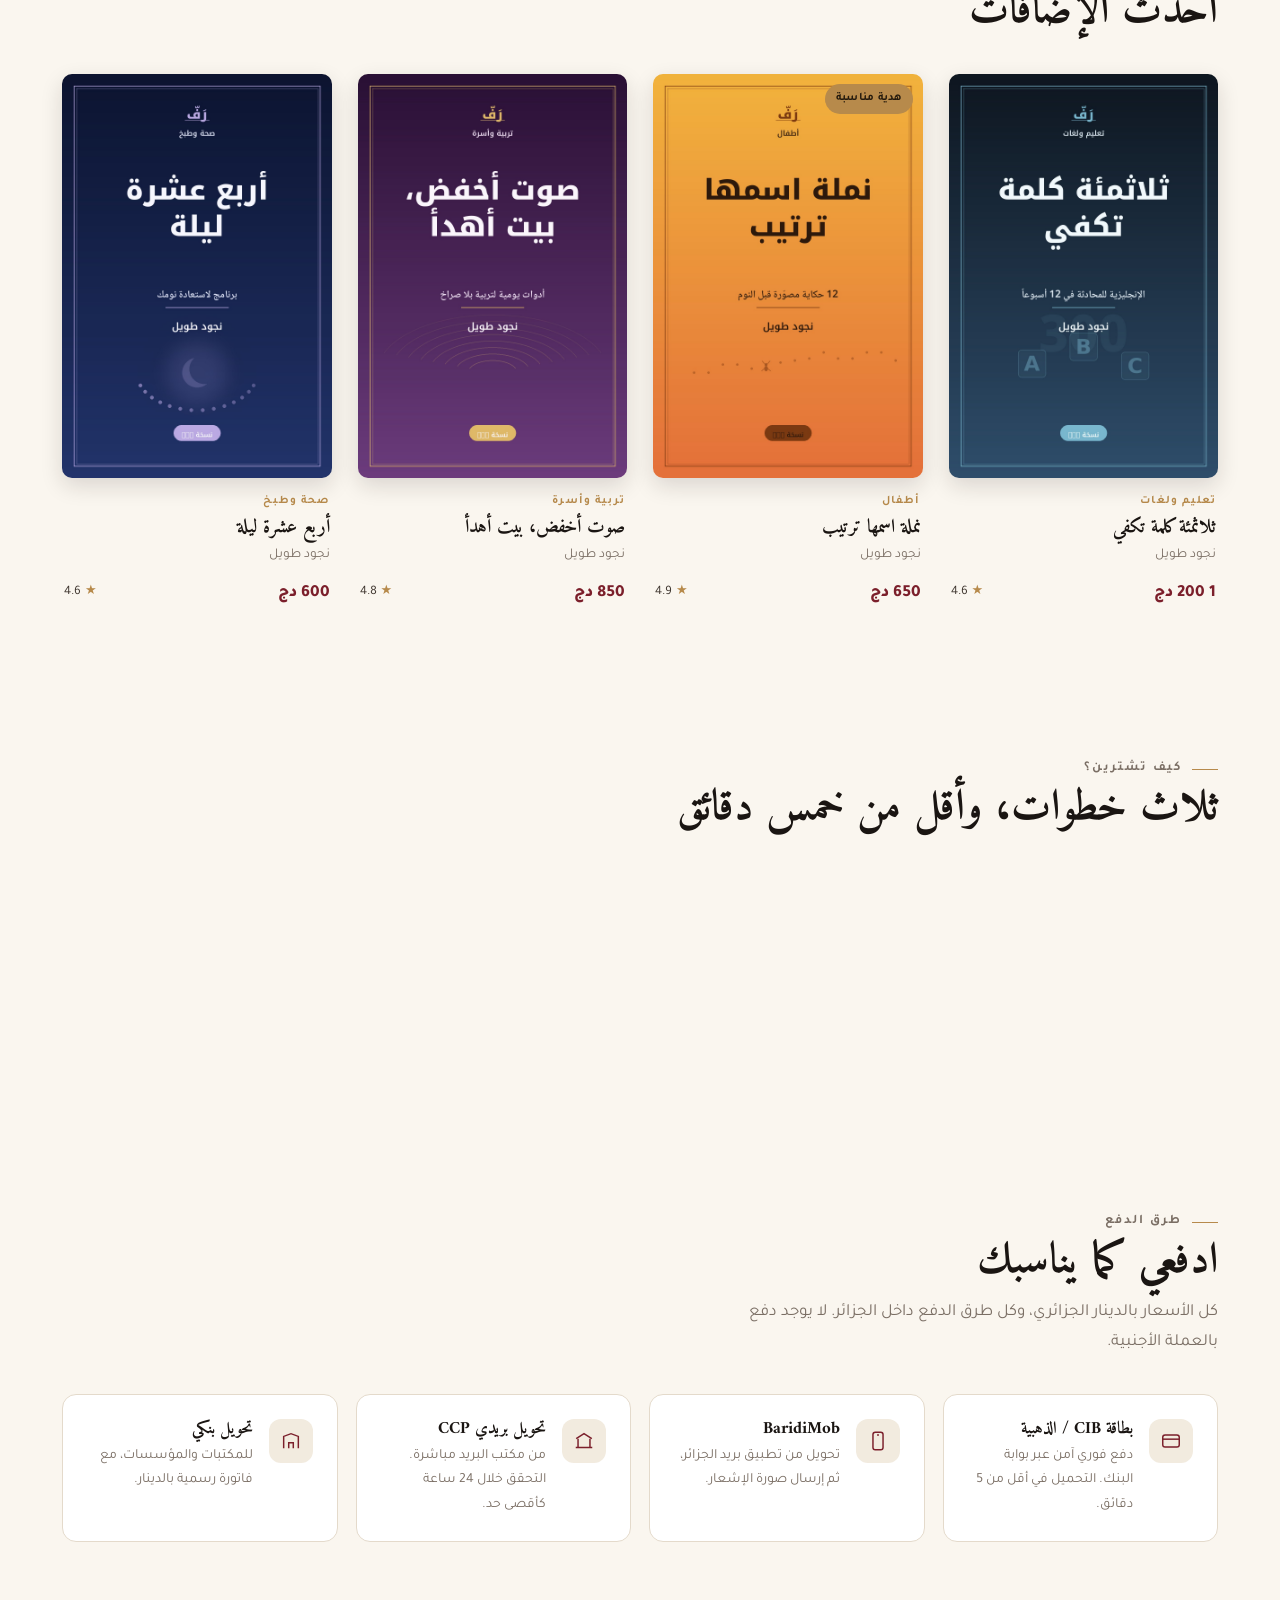
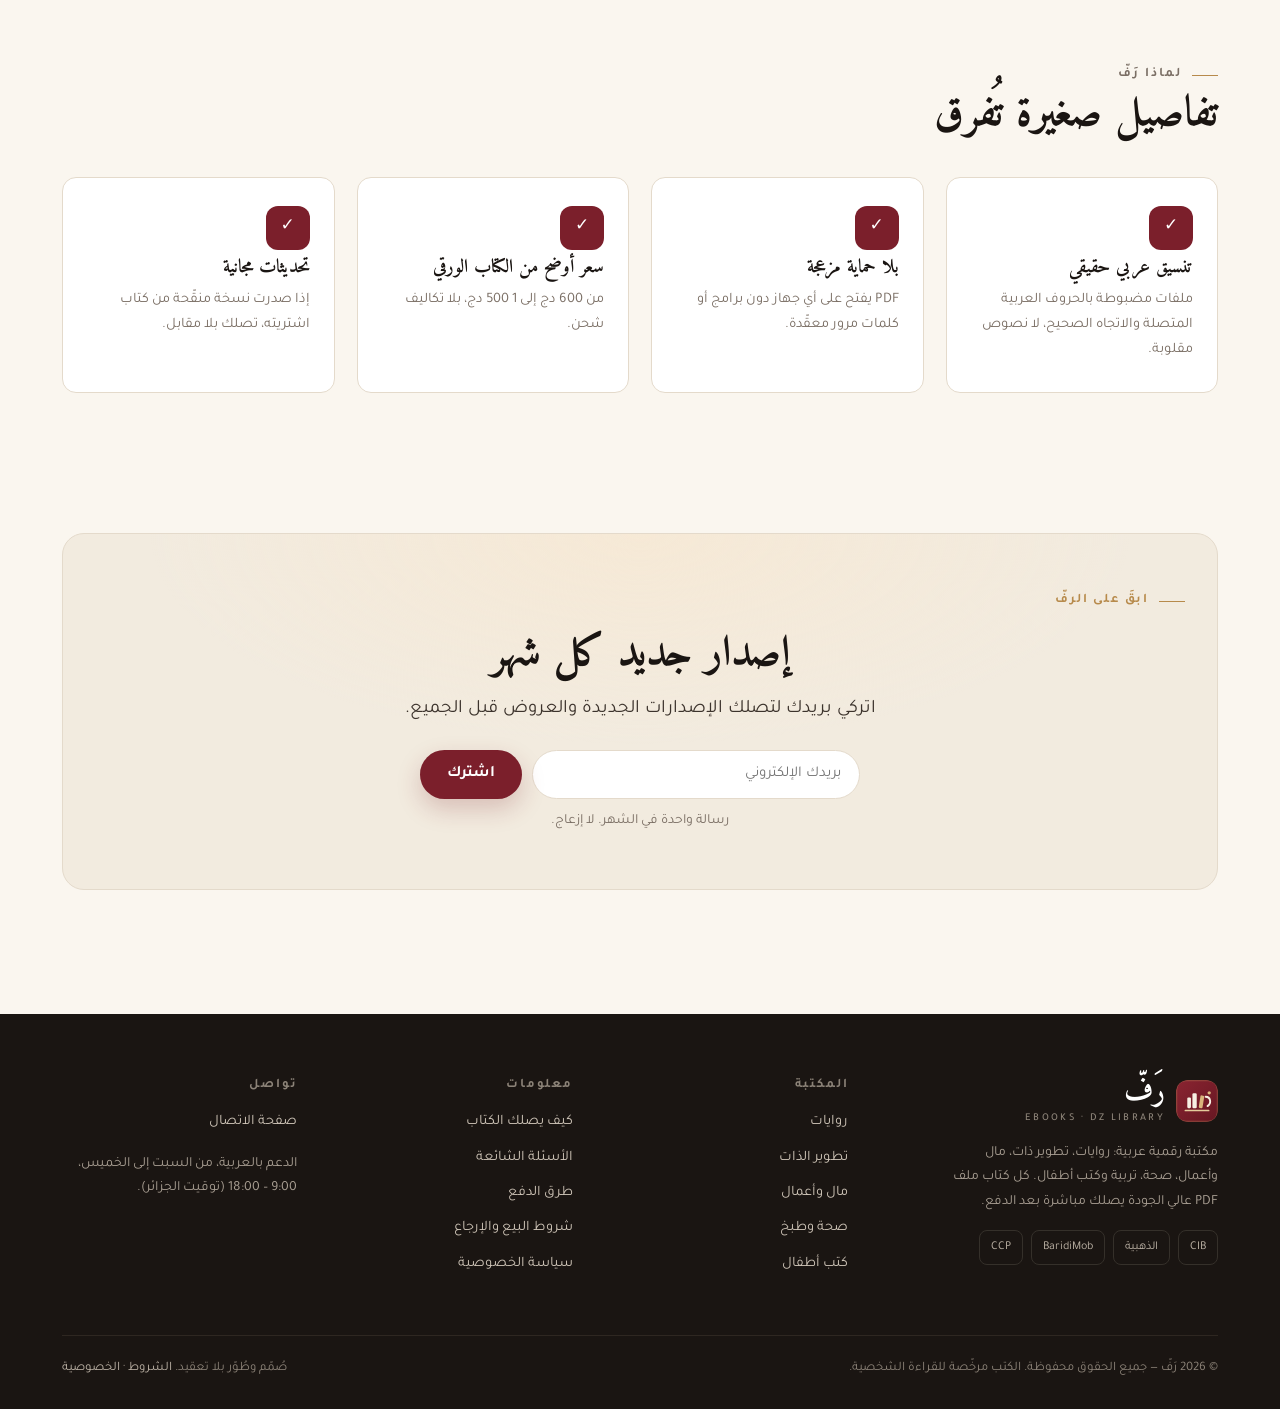
==== commit 35cc8f1f: "update index.html" ====
--- a/index.html
+++ b/index.html
@@ -9,7 +9,7 @@
 <meta property="og:title" content="رَفّ — كتب رقمية عربية بصيغة PDF | روايات وتطوير ذات وأعمال">
 <meta property="og:description" content="مكتبة رقمية عربية: روايات دارك رومانس، تطوير الذات، مال وأعمال، صحة وتربية وكتب أطفال. ملفات PDF بتحميل فوري وأسعار بالدينار.">
 <meta property="og:image" content="assets/covers/thaman-alhimaya.jpg">
-<meta name="theme-color" content="#7B1F2B">
+<meta name="theme-color" content="#175043">
 <link rel="icon" href="assets/logo/favicon.svg" type="image/svg+xml">
 <link rel="icon" href="assets/logo/favicon-32.png" sizes="32x32" type="image/png">
 <link rel="apple-touch-icon" href="assets/logo/apple-touch-icon.png">
--- a/assets/css/styles.css
+++ b/assets/css/styles.css
@@ -94,9 +94,10 @@
 .nav{display:flex; align-items:center; gap:28px; height:76px}
 .logo{display:flex; align-items:center; gap:11px; font-family:var(--serif); font-size:30px; font-weight:700; line-height:1}
 .logo-mark{
-  width:42px; height:42px; border-radius:12px; background:var(--wine); color:#fff;
-  display:grid; place-items:center; font-family:var(--serif); font-size:23px; padding-bottom:4px;
-}
+  width:42px; height:42px; border-radius:12px; display:block; flex:0 0 auto;
+  box-shadow:0 2px 8px rgba(123,31,43,.18);
+}
+.foot-brand .logo-mark{box-shadow:none}
 .logo small{display:block; font-family:var(--sans); font-size:10.5px; letter-spacing:.22em; color:var(--muted); font-weight:500; margin-top:6px}
 .nav-links{display:flex; gap:4px; margin-inline-start:auto; align-items:center}
 .nav-links a{padding:10px 14px; border-radius:100px; font-size:15.5px; font-weight:500; color:var(--ink-2); transition:.18s}
@@ -411,7 +412,6 @@
 footer.site .h2{color:#fff}
 .foot-grid{display:grid; grid-template-columns:1.4fr 1fr 1fr 1fr; gap:40px}
 .foot-brand .logo{color:#fff; margin-bottom:16px}
-.foot-brand .logo-mark{background:var(--gold); color:#20180d}
 footer.site p{font-size:14px; color:#A99F93; max-width:34ch}
 footer.site h4{font-family:var(--sans); font-size:13px; letter-spacing:.14em; text-transform:uppercase; color:#8C8378; margin-bottom:16px}
 footer.site li{margin-bottom:10px; font-size:14.5px}
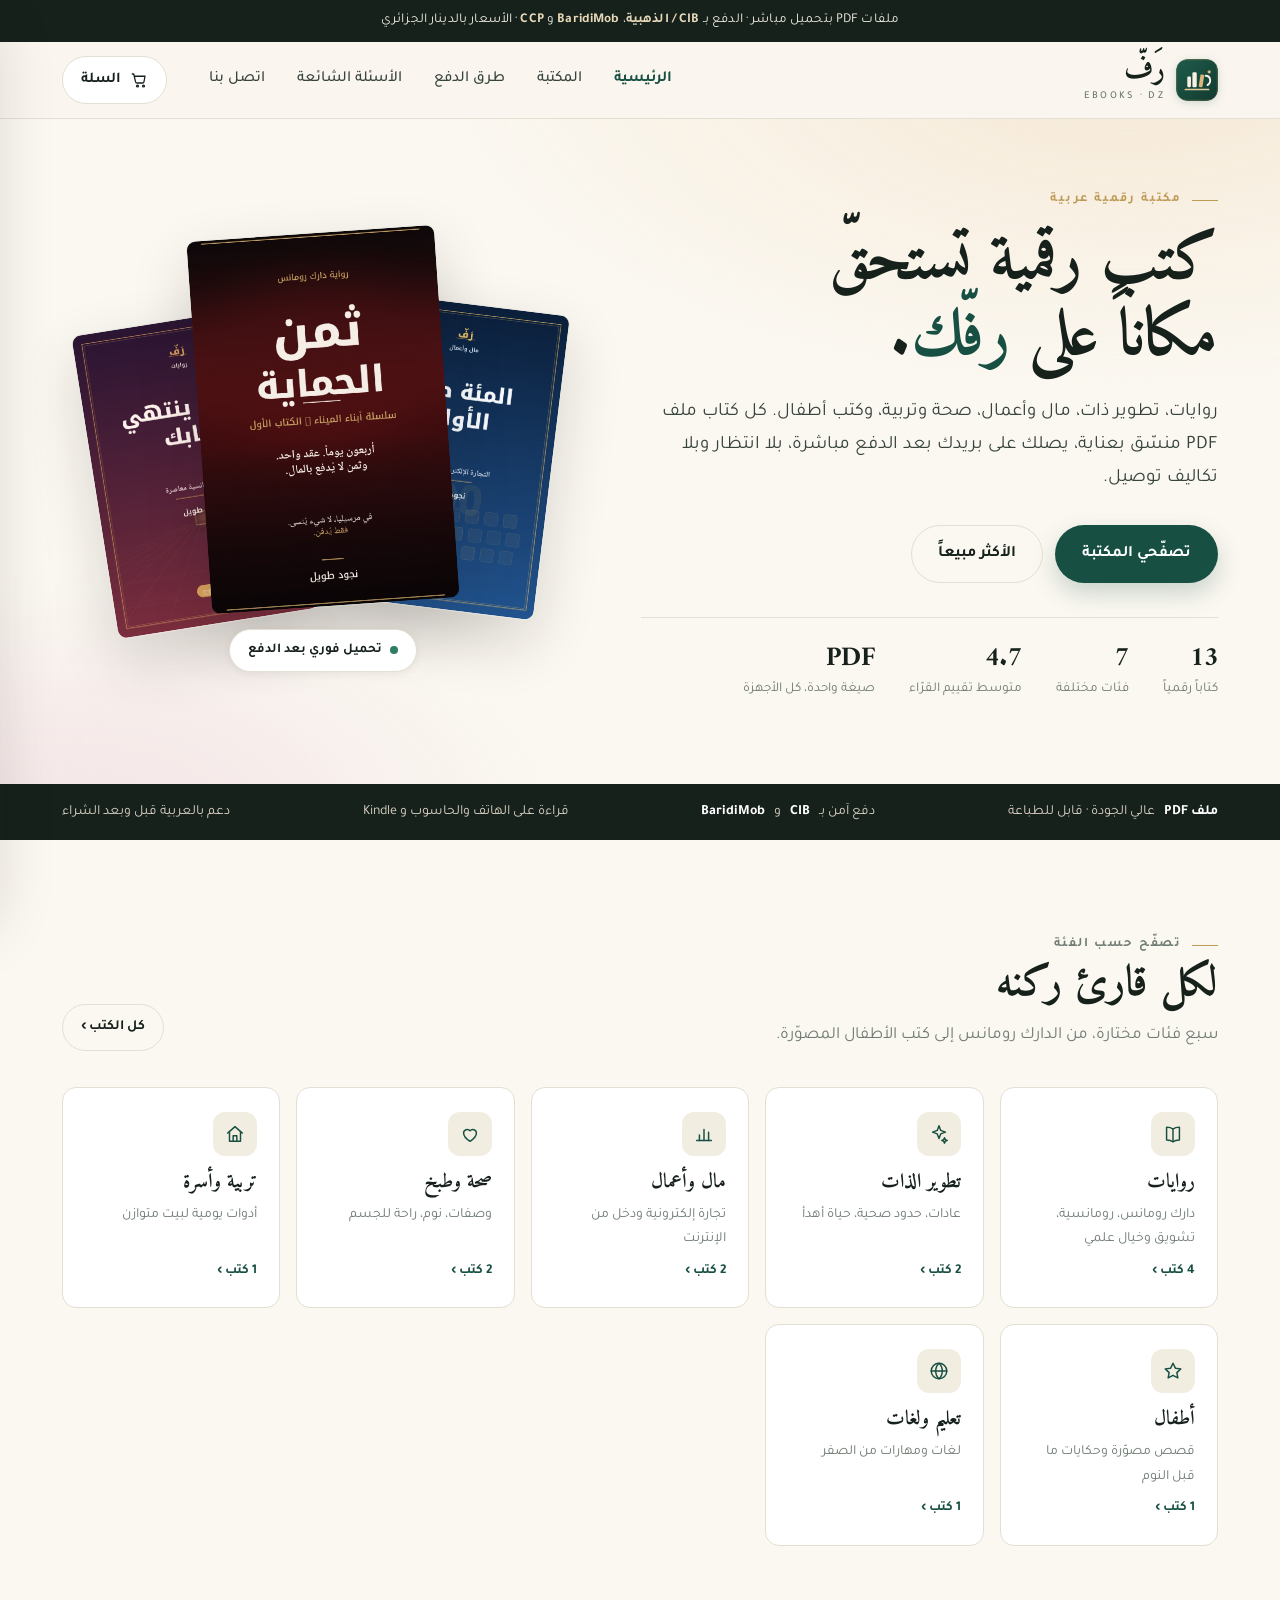
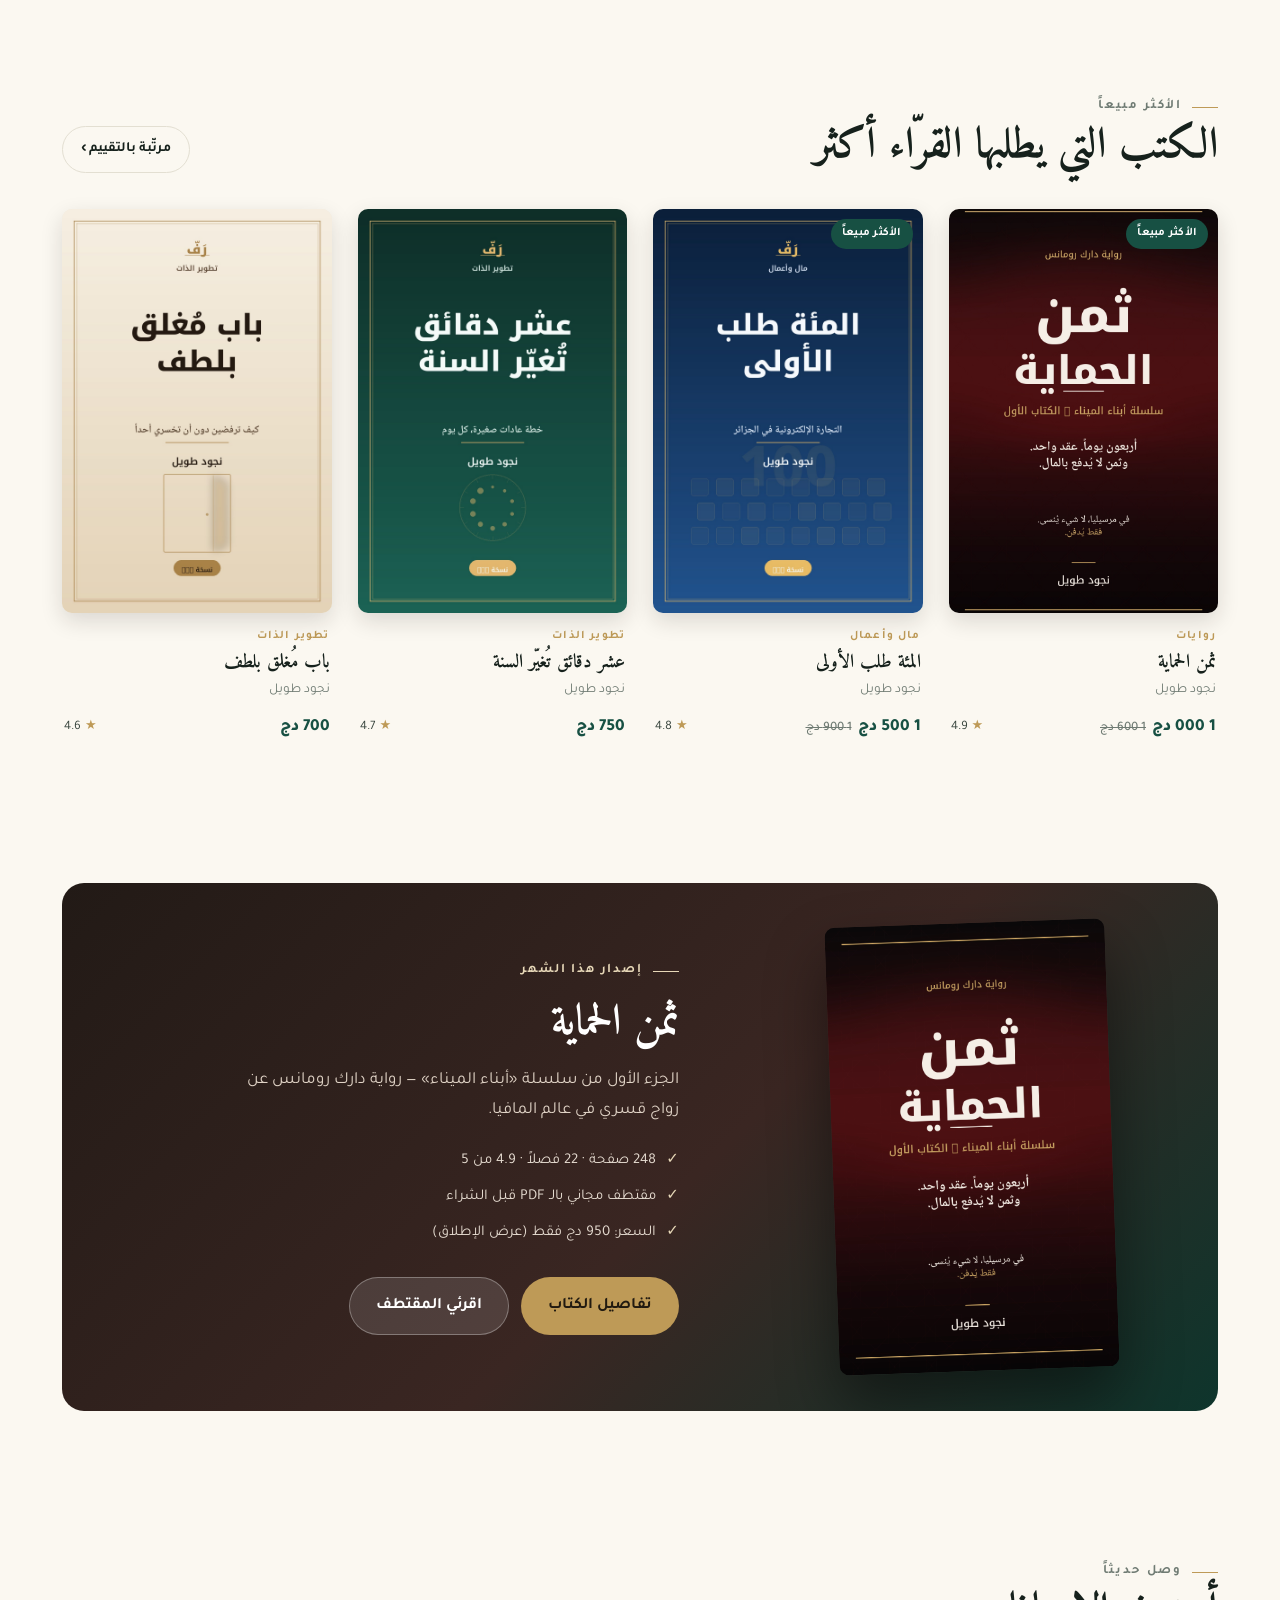
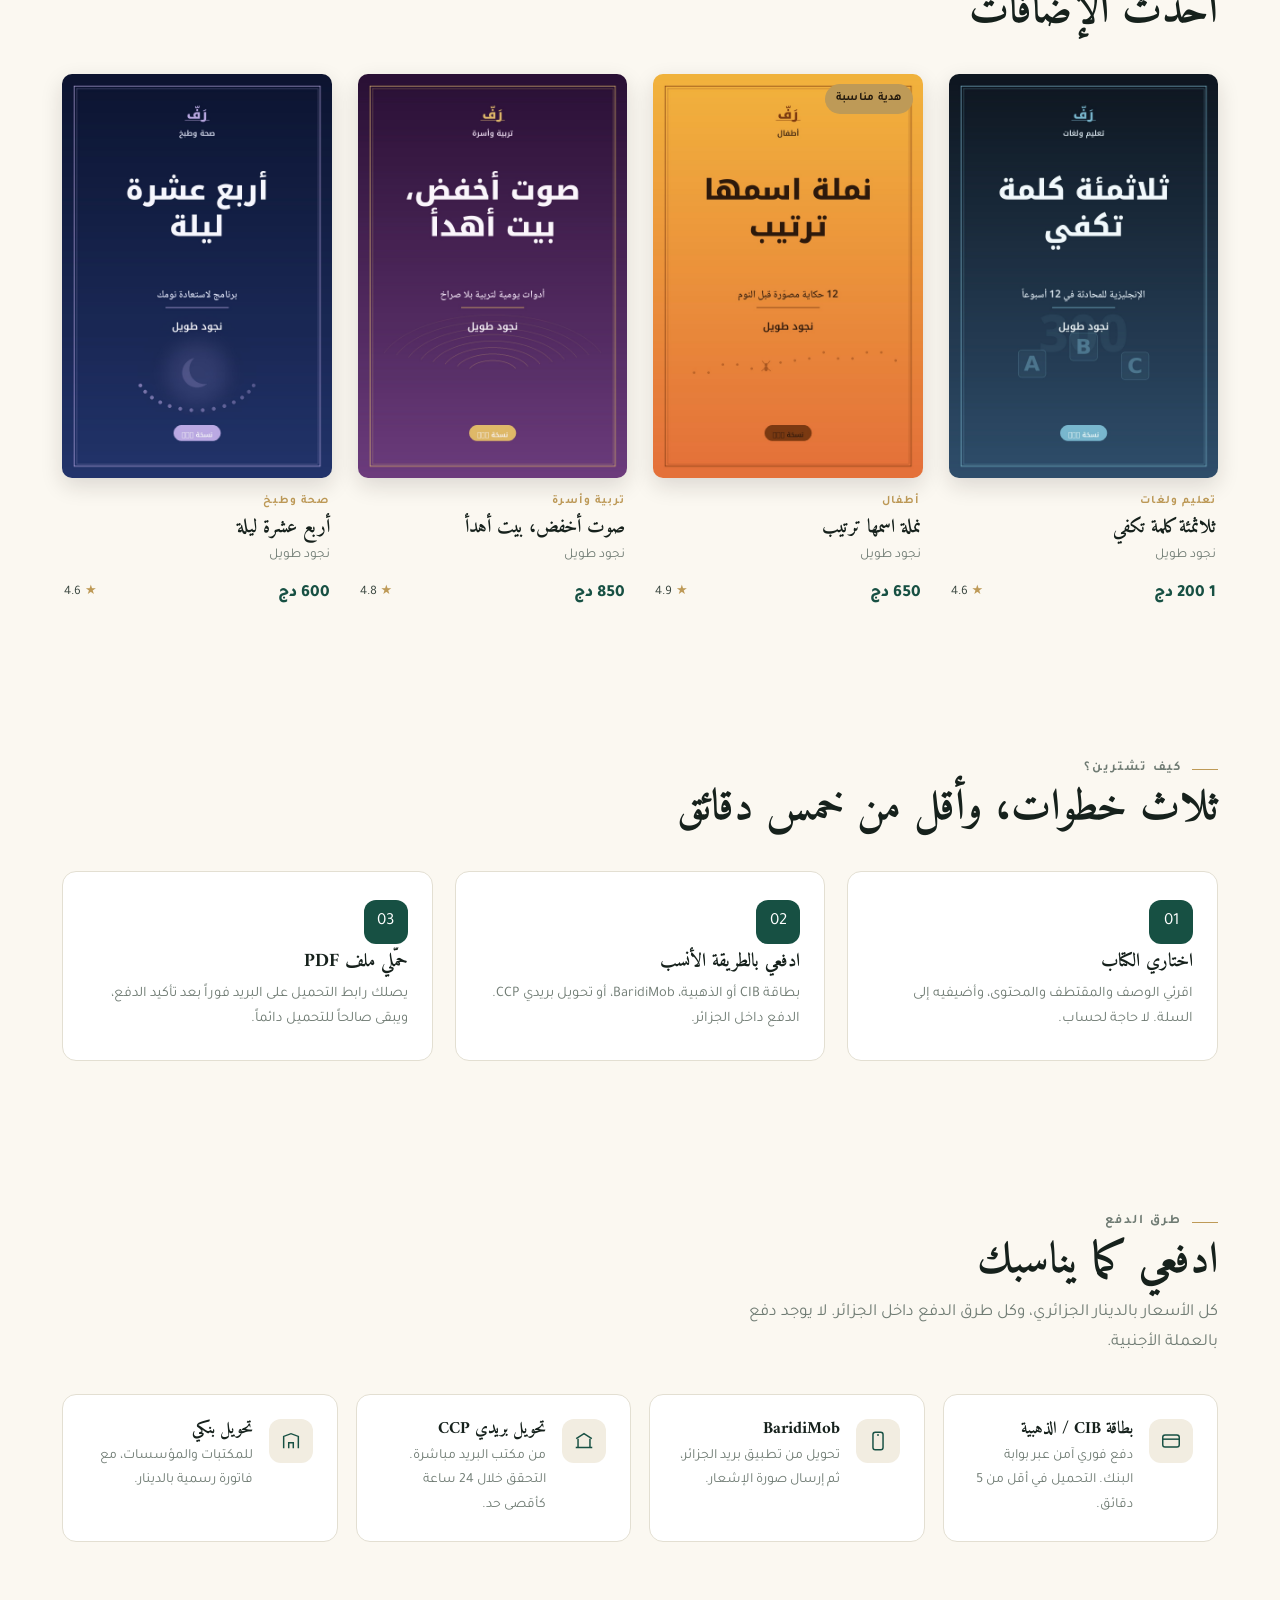
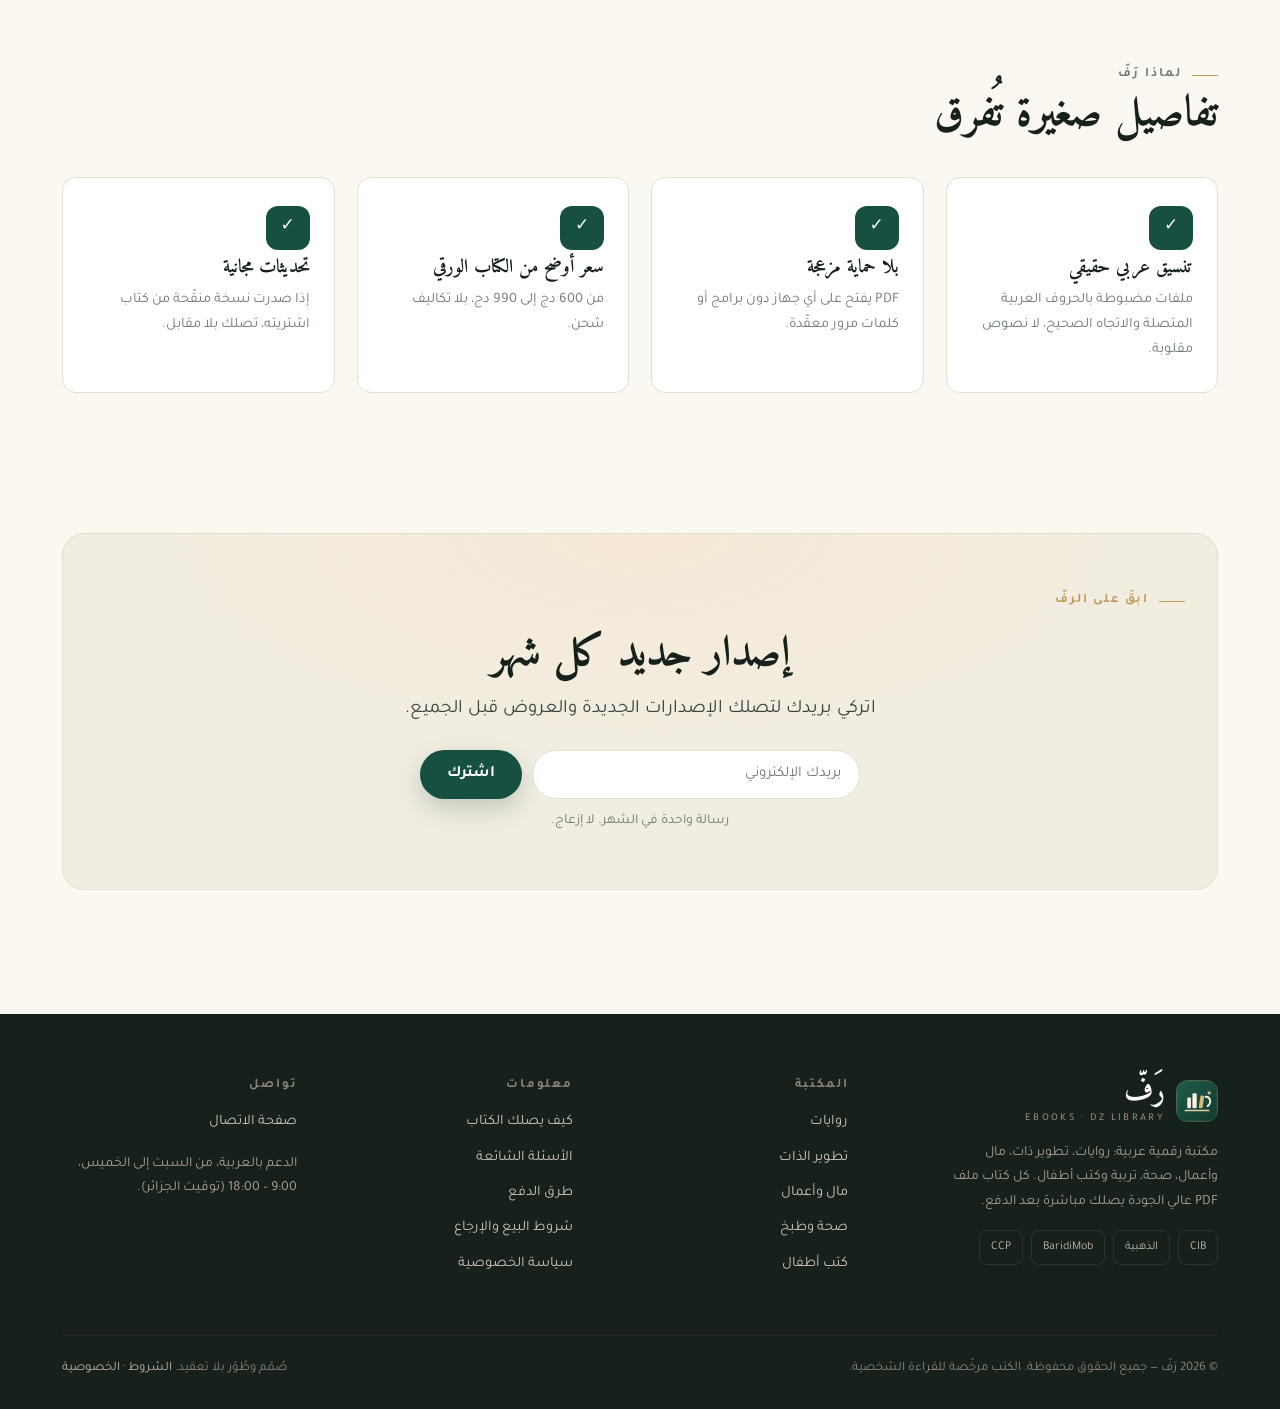
==== commit 365aa467: "update index.html" ====
--- a/index.html
+++ b/index.html
@@ -124,7 +124,7 @@
           <ul class="feature-list">
             <li>248 صفحة · 22 فصلاً · 4.9 من 5</li>
             <li>مقتطف مجاني بالـ PDF قبل الشراء</li>
-            <li>السعر: 1 200 دج بدل 1 600 دج (عرض الإطلاق)</li>
+            <li>السعر: 950 دج فقط (عرض الإطلاق)</li>
           </ul>
           <div style="display:flex;gap:12px;flex-wrap:wrap">
             <a class="btn btn--gold" href="book.html?id=thaman-al-himaya">تفاصيل الكتاب</a>
@@ -205,7 +205,7 @@
     <div class="why-grid">
       <div class="why reveal"><span class="cat-ico">✓</span><h3>تنسيق عربي حقيقي</h3><p>ملفات مضبوطة بالحروف العربية المتصلة والاتجاه الصحيح، لا نصوص مقلوبة.</p></div>
       <div class="why reveal"><span class="cat-ico">✓</span><h3>بلا حماية مزعجة</h3><p>PDF يفتح على أي جهاز دون برامج أو كلمات مرور معقّدة.</p></div>
-      <div class="why reveal"><span class="cat-ico">✓</span><h3>سعر أوضح من الكتاب الورقي</h3><p>من 600 دج إلى 1 500 دج، بلا تكاليف شحن.</p></div>
+      <div class="why reveal"><span class="cat-ico">✓</span><h3>سعر أوضح من الكتاب الورقي</h3><p>من 600 دج إلى 990 دج، بلا تكاليف شحن.</p></div>
       <div class="why reveal"><span class="cat-ico">✓</span><h3>تحديثات مجانية</h3><p>إذا صدرت نسخة منقّحة من كتاب اشتريته، تصلك بلا مقابل.</p></div>
     </div>
   </div>
--- a/assets/css/styles.css
+++ b/assets/css/styles.css
@@ -3,18 +3,18 @@
    ============================================================ */
 
 :root{
-  --ink:#1A1512;
-  --ink-2:#3C332C;
-  --muted:#7A6E64;
-  --cream:#FAF6EF;
-  --cream-2:#F2EBDF;
+  --ink:#16211C;
+  --ink-2:#37443D;
+  --muted:#6F7B73;
+  --cream:#FBF8F1;
+  --cream-2:#F2EDE1;
   --paper:#FFFFFF;
-  --wine:#7B1F2B;
-  --wine-2:#5C1620;
-  --gold:#B78A4B;
-  --gold-soft:#E4D2AE;
-  --line:#E4DACB;
-  --green:#1F5F4E;
+  --wine:#175043;
+  --wine-2:#0E352C;
+  --gold:#BE9A57;
+  --gold-soft:#E7D8B8;
+  --line:#E3DFD2;
+  --green:#2E7D64;
   --radius:14px;
   --radius-lg:22px;
   --shadow-sm:0 2px 8px rgba(26,21,18,.06);
@@ -74,7 +74,7 @@
   white-space:nowrap;
 }
 .btn:hover{transform:translateY(-1px)}
-.btn--primary{background:var(--wine); color:#fff; box-shadow:0 10px 24px rgba(123,31,43,.22)}
+.btn--primary{background:var(--wine); color:#fff; box-shadow:0 10px 24px rgba(23,80,67,.22)}
 .btn--primary:hover{background:var(--wine-2)}
 .btn--ink{background:var(--ink); color:var(--cream)}
 .btn--ink:hover{background:#000}
@@ -95,7 +95,7 @@
 .logo{display:flex; align-items:center; gap:11px; font-family:var(--serif); font-size:30px; font-weight:700; line-height:1}
 .logo-mark{
   width:42px; height:42px; border-radius:12px; display:block; flex:0 0 auto;
-  box-shadow:0 2px 8px rgba(123,31,43,.18);
+  box-shadow:0 2px 8px rgba(23,80,67,.18);
 }
 .foot-brand .logo-mark{box-shadow:none}
 .logo small{display:block; font-family:var(--sans); font-size:10.5px; letter-spacing:.22em; color:var(--muted); font-weight:500; margin-top:6px}
@@ -212,7 +212,7 @@
 
 /* ---------- feature banner ---------- */
 .feature{
-  background:linear-gradient(135deg,#221A16 0%,#3A2622 55%,#5C1620 100%);
+  background:linear-gradient(135deg,#221A16 0%,#3A2622 55%,#0E352C 100%);
   color:var(--cream); border-radius:var(--radius-lg); overflow:hidden; position:relative;
 }
 .feature-grid{display:grid; grid-template-columns:.85fr 1.15fr; gap:0; align-items:center}
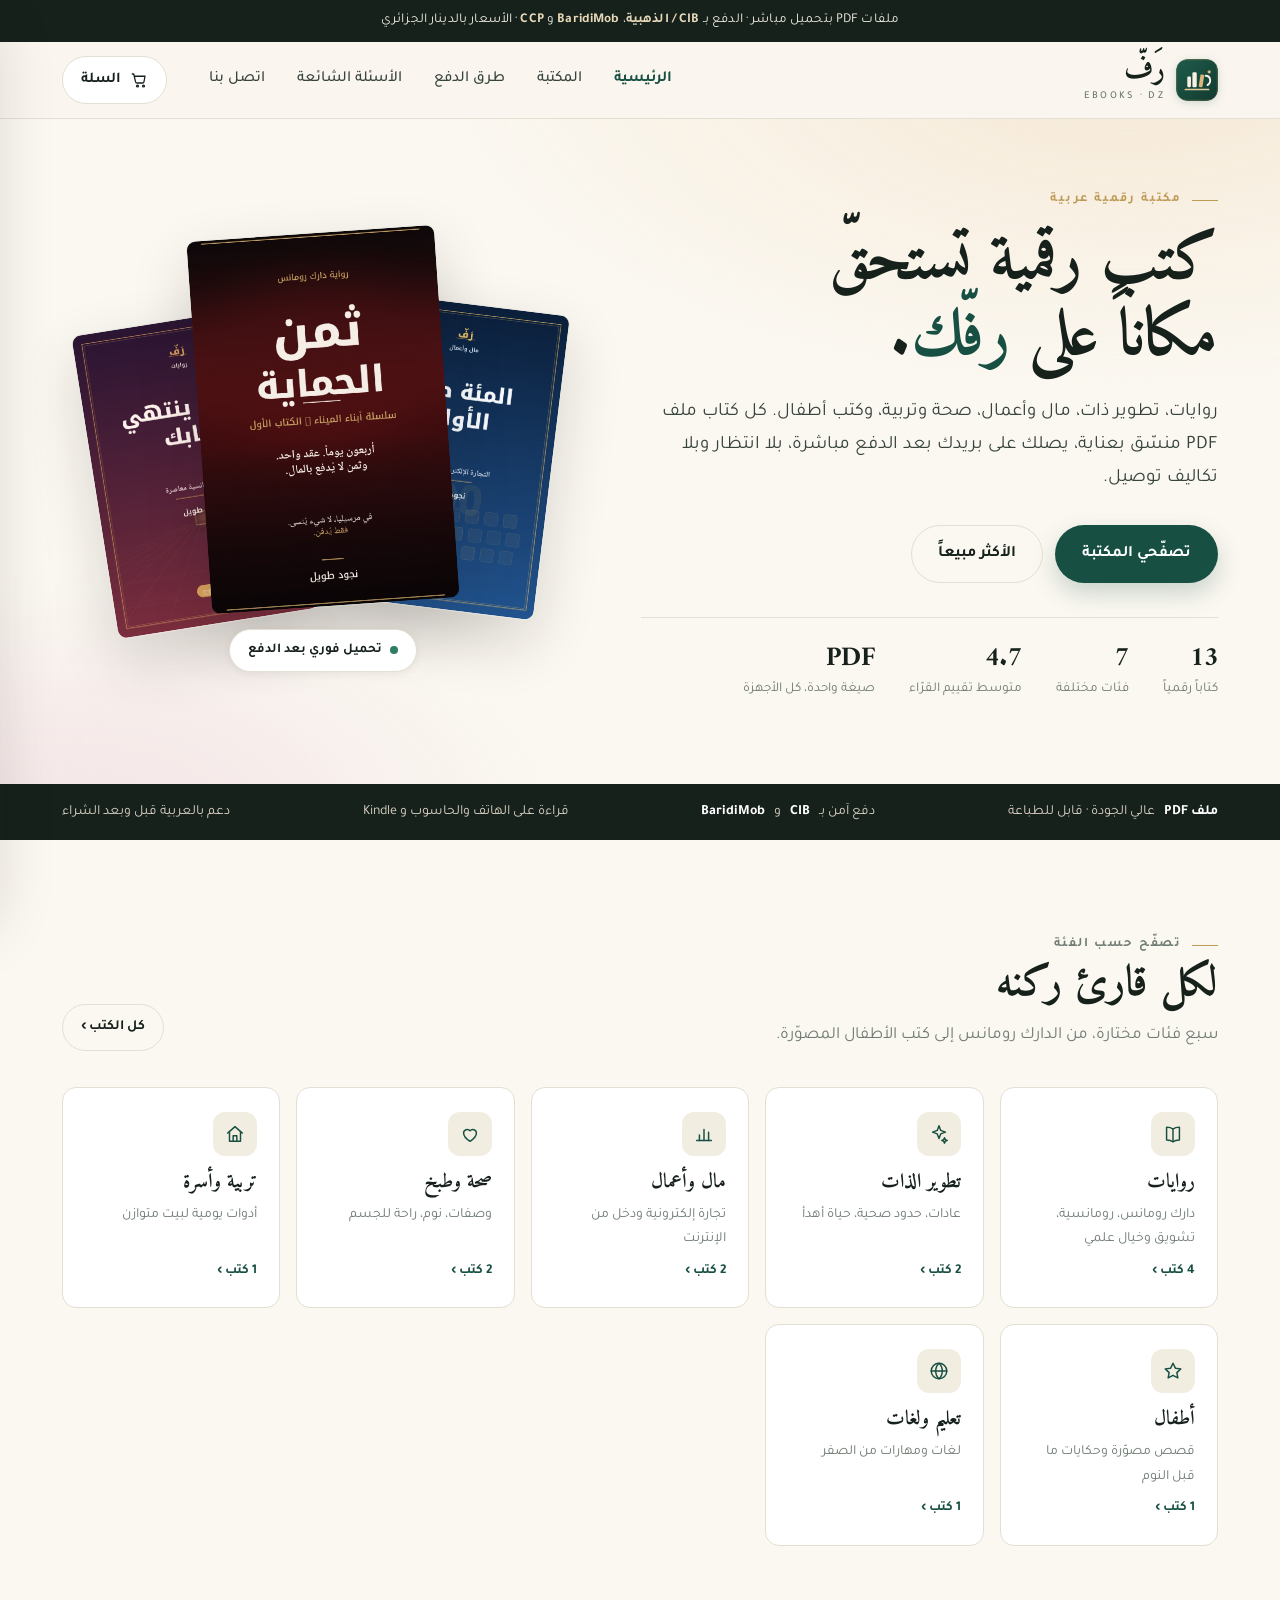
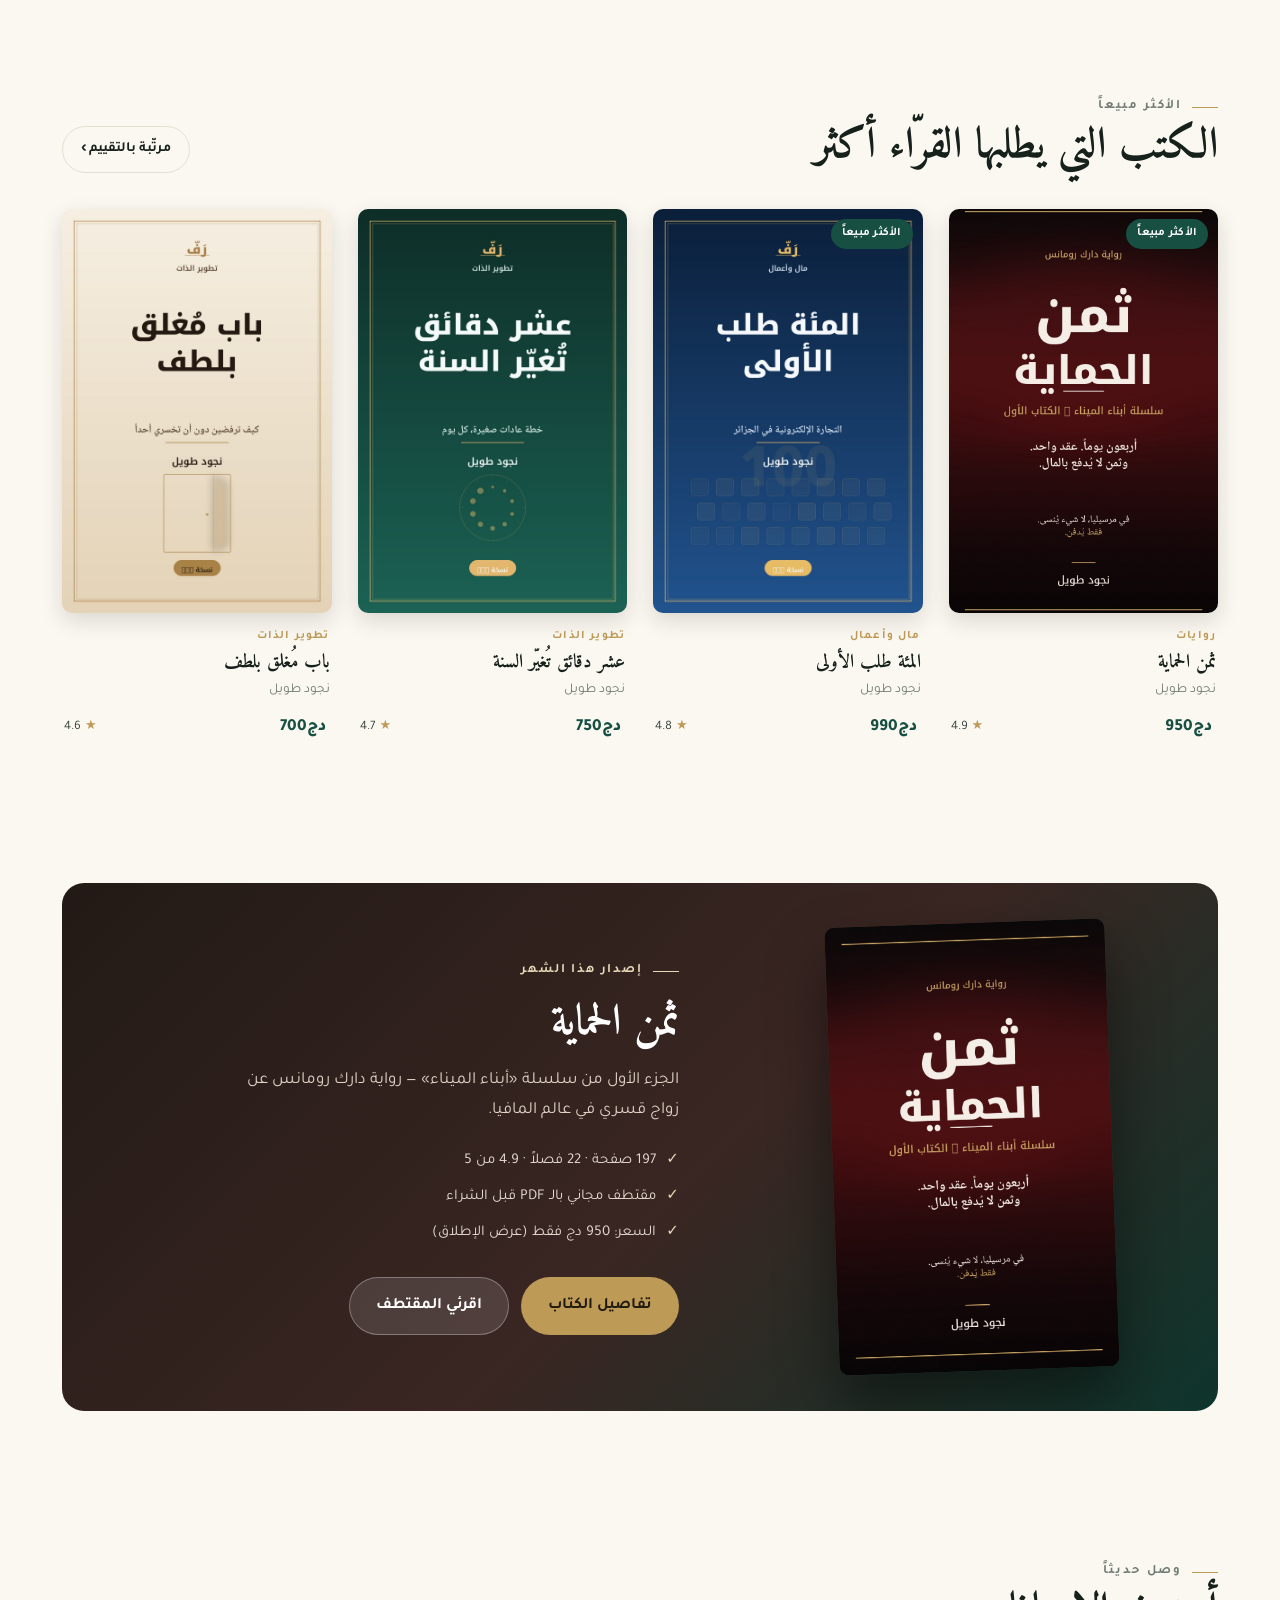
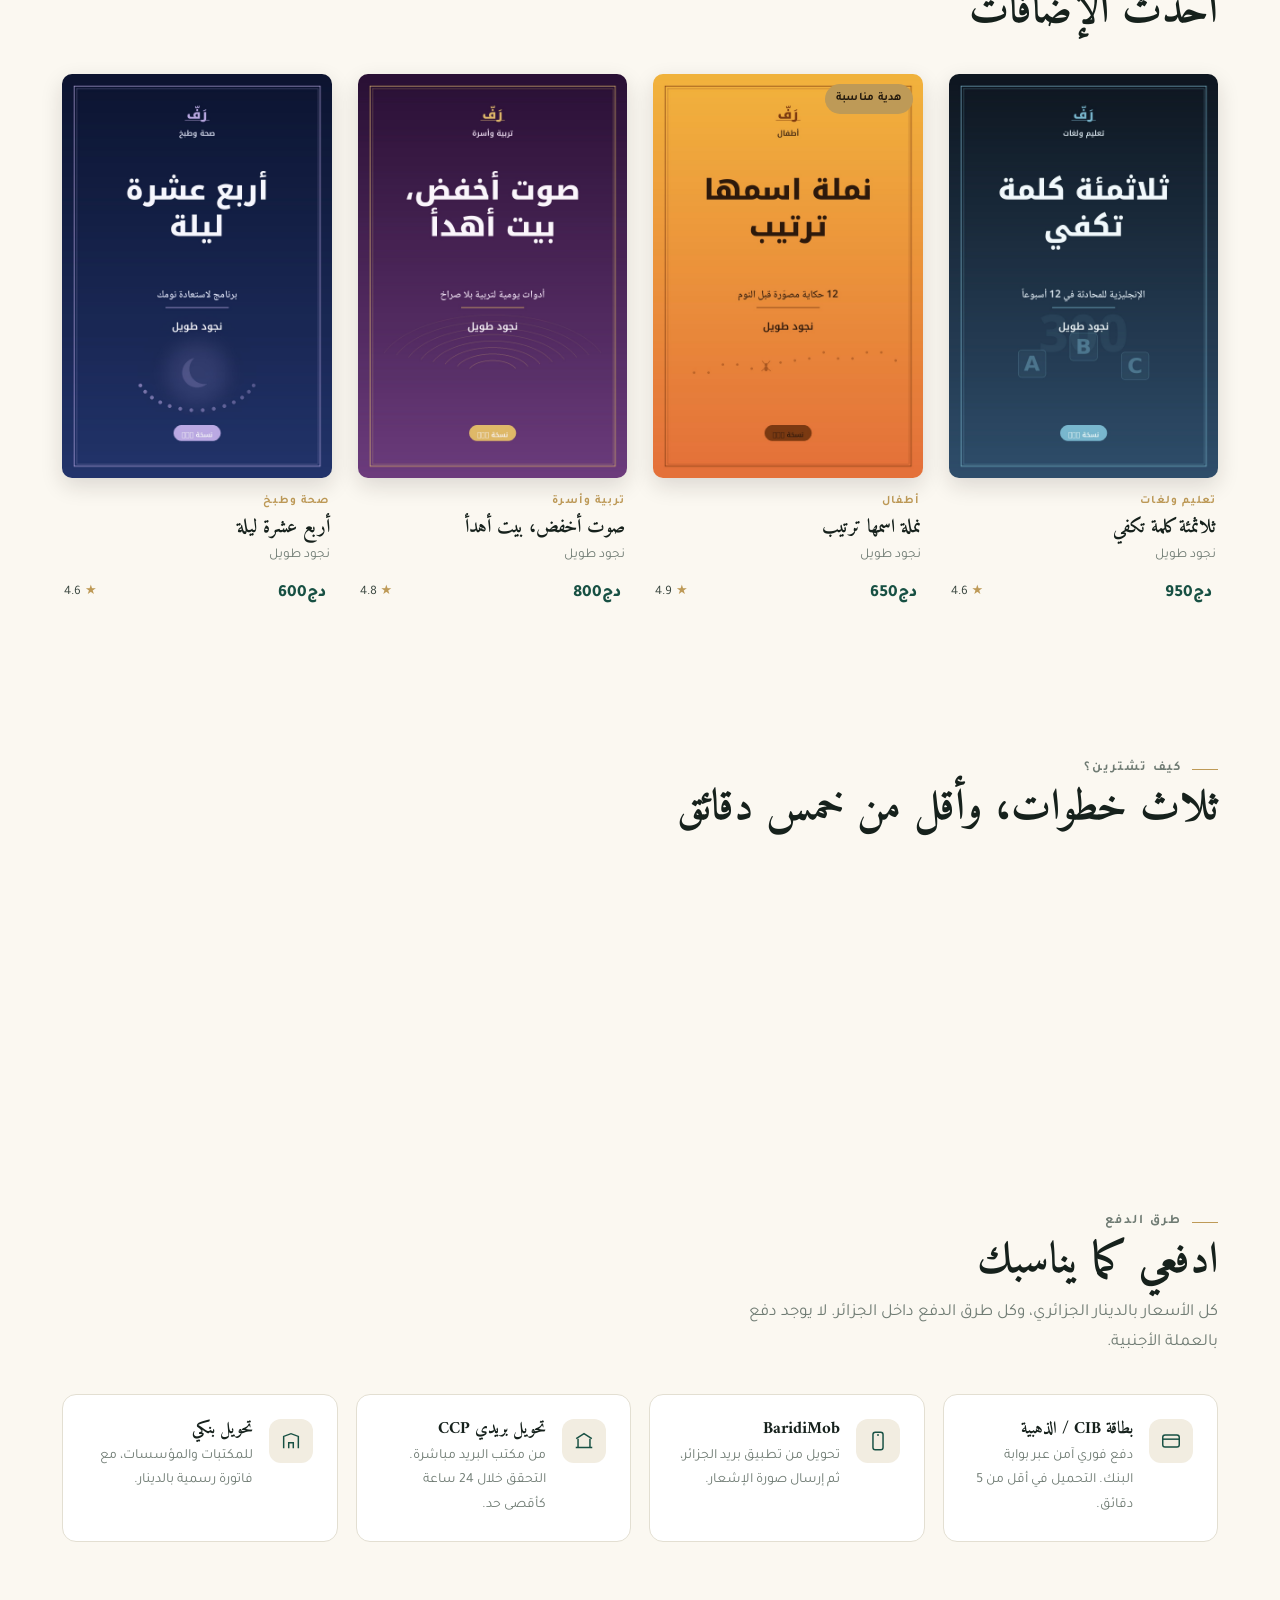
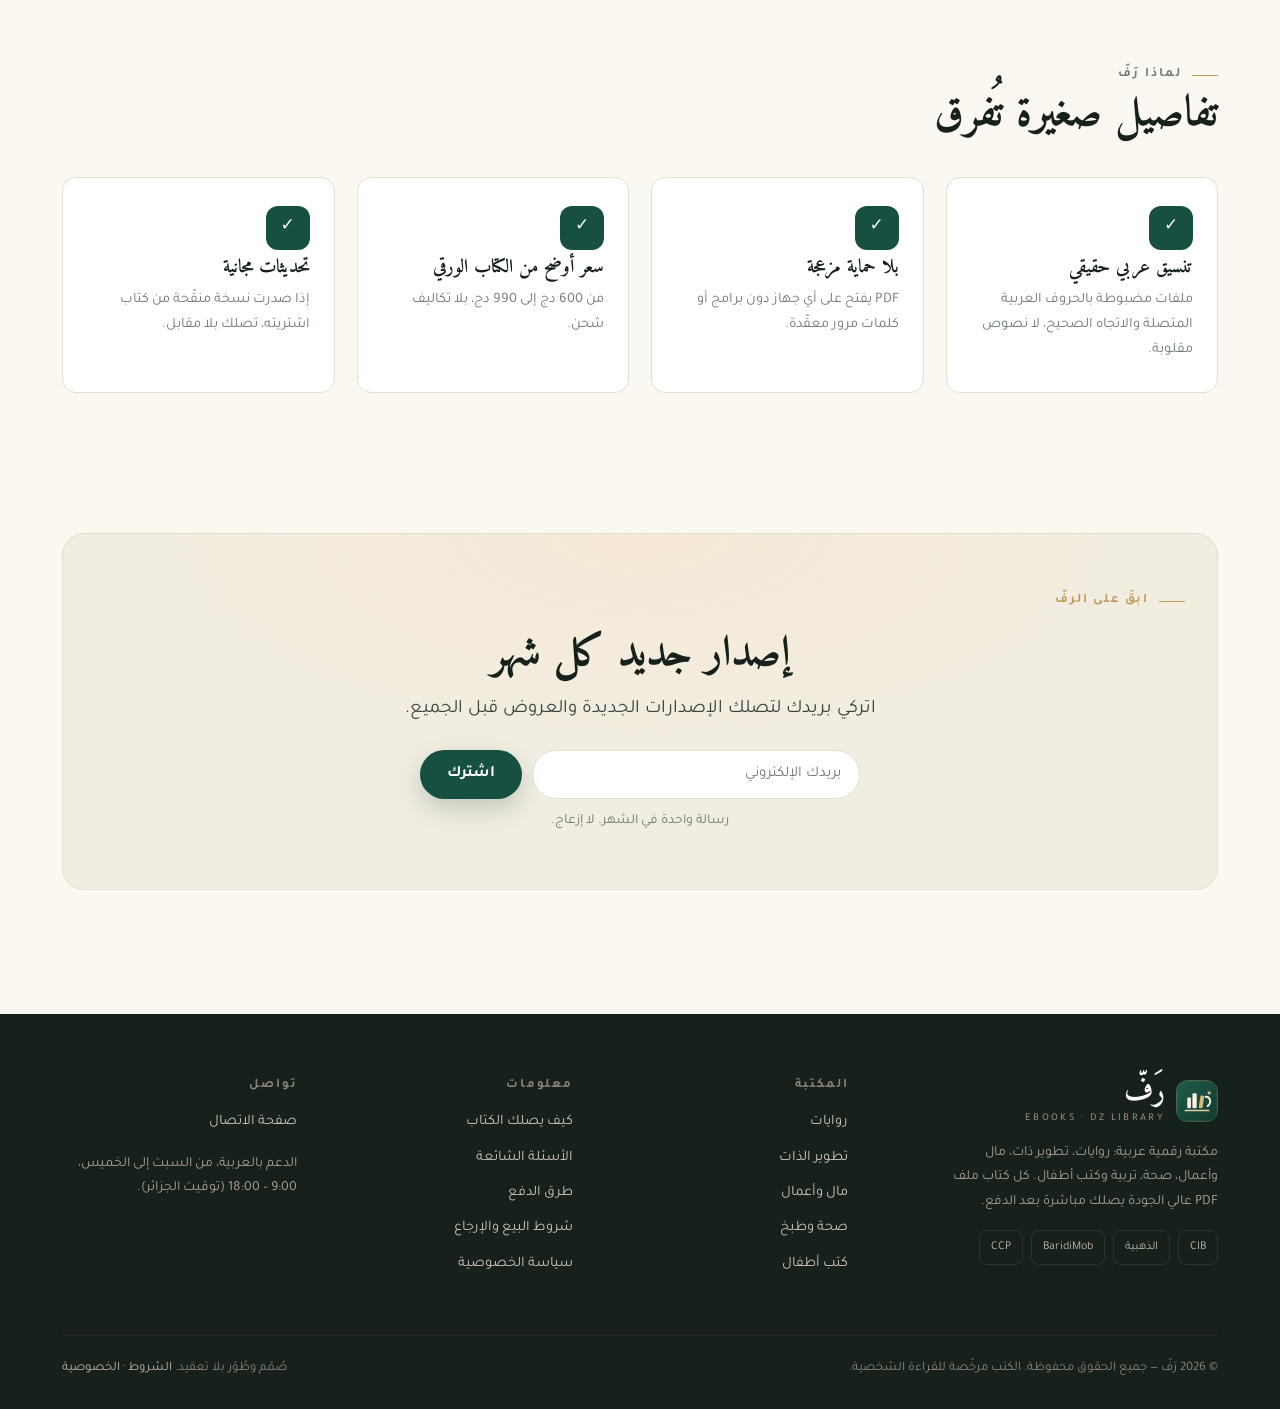
==== commit d3b94ea4: "update index.html" ====
--- a/index.html
+++ b/index.html
@@ -122,7 +122,7 @@
           <h2 class="h2">ثمن الحماية</h2>
           <p style="margin-top:6px;color:#E0D3C6">الجزء الأول من سلسلة «أبناء الميناء» — رواية دارك رومانس عن زواج قسري في عالم المافيا.</p>
           <ul class="feature-list">
-            <li>248 صفحة · 22 فصلاً · 4.9 من 5</li>
+            <li>197 صفحة · 22 فصلاً · 4.9 من 5</li>
             <li>مقتطف مجاني بالـ PDF قبل الشراء</li>
             <li>السعر: 950 دج فقط (عرض الإطلاق)</li>
           </ul>
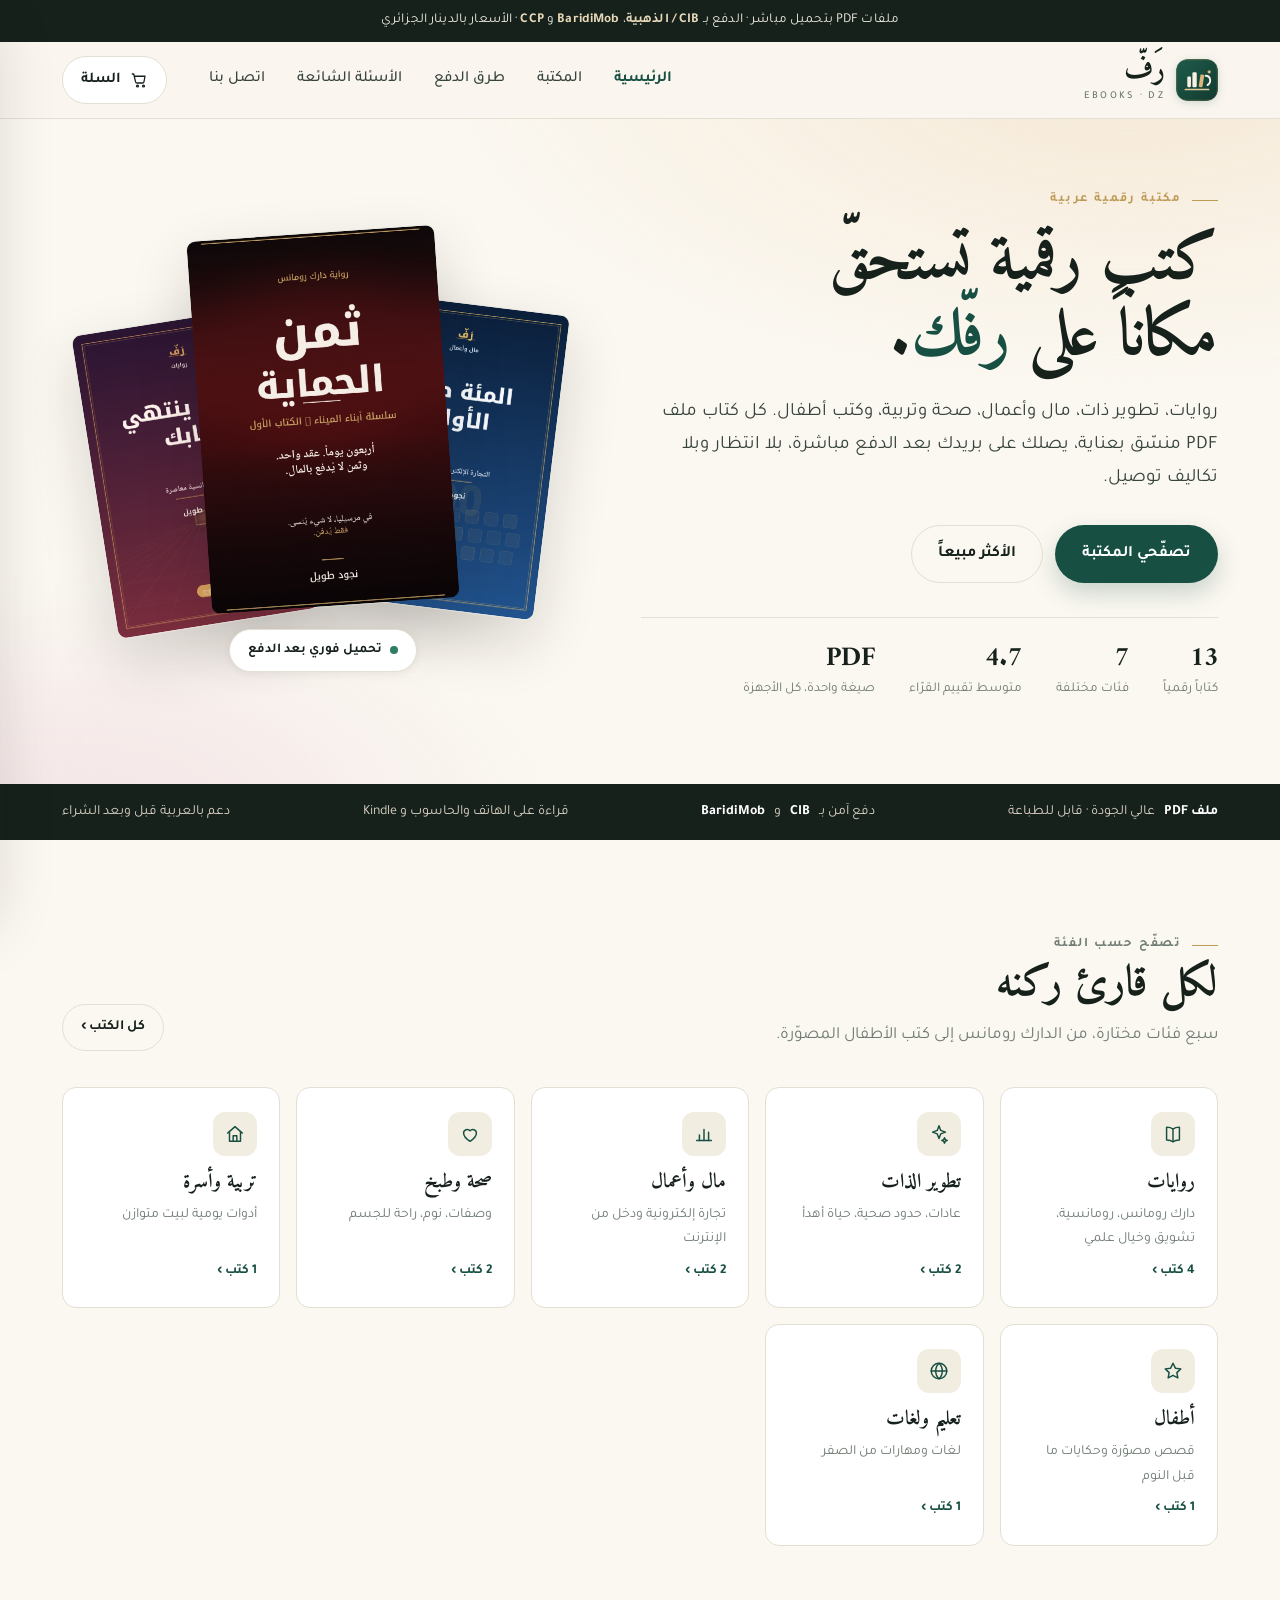
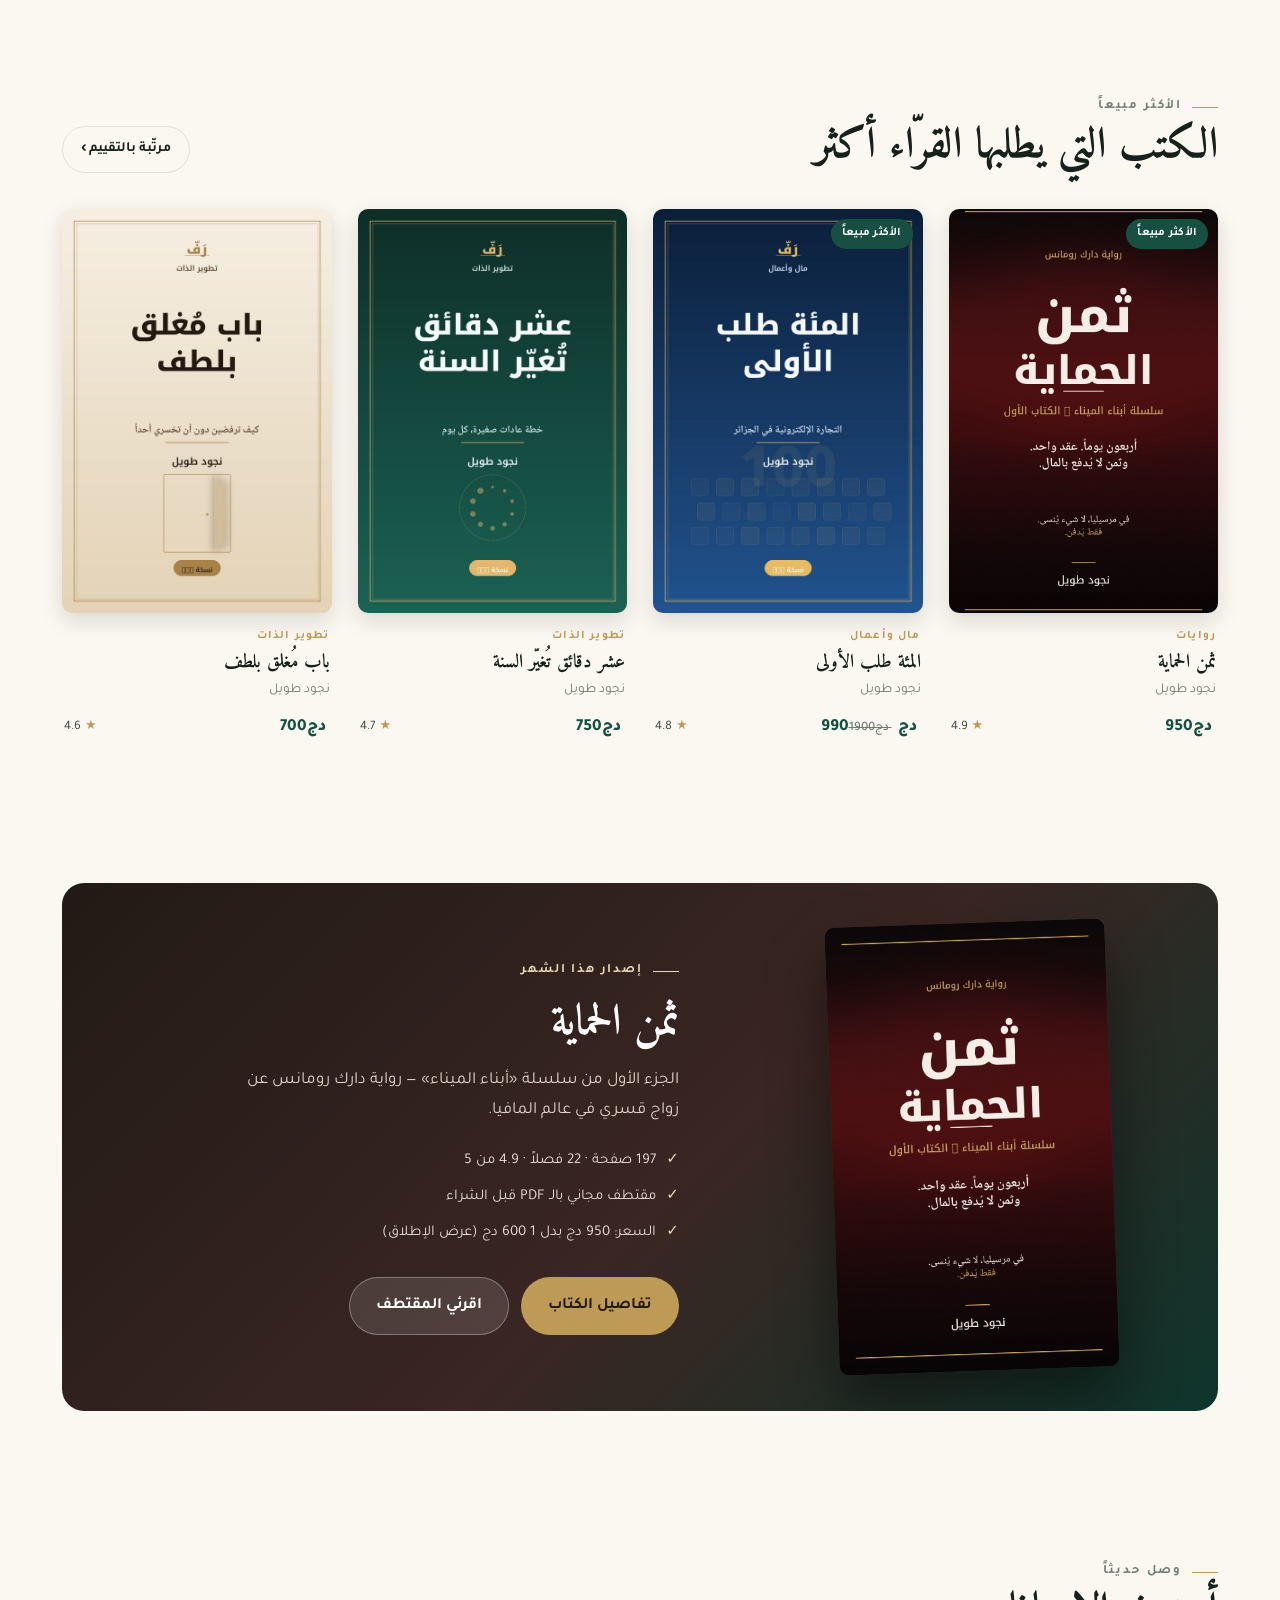
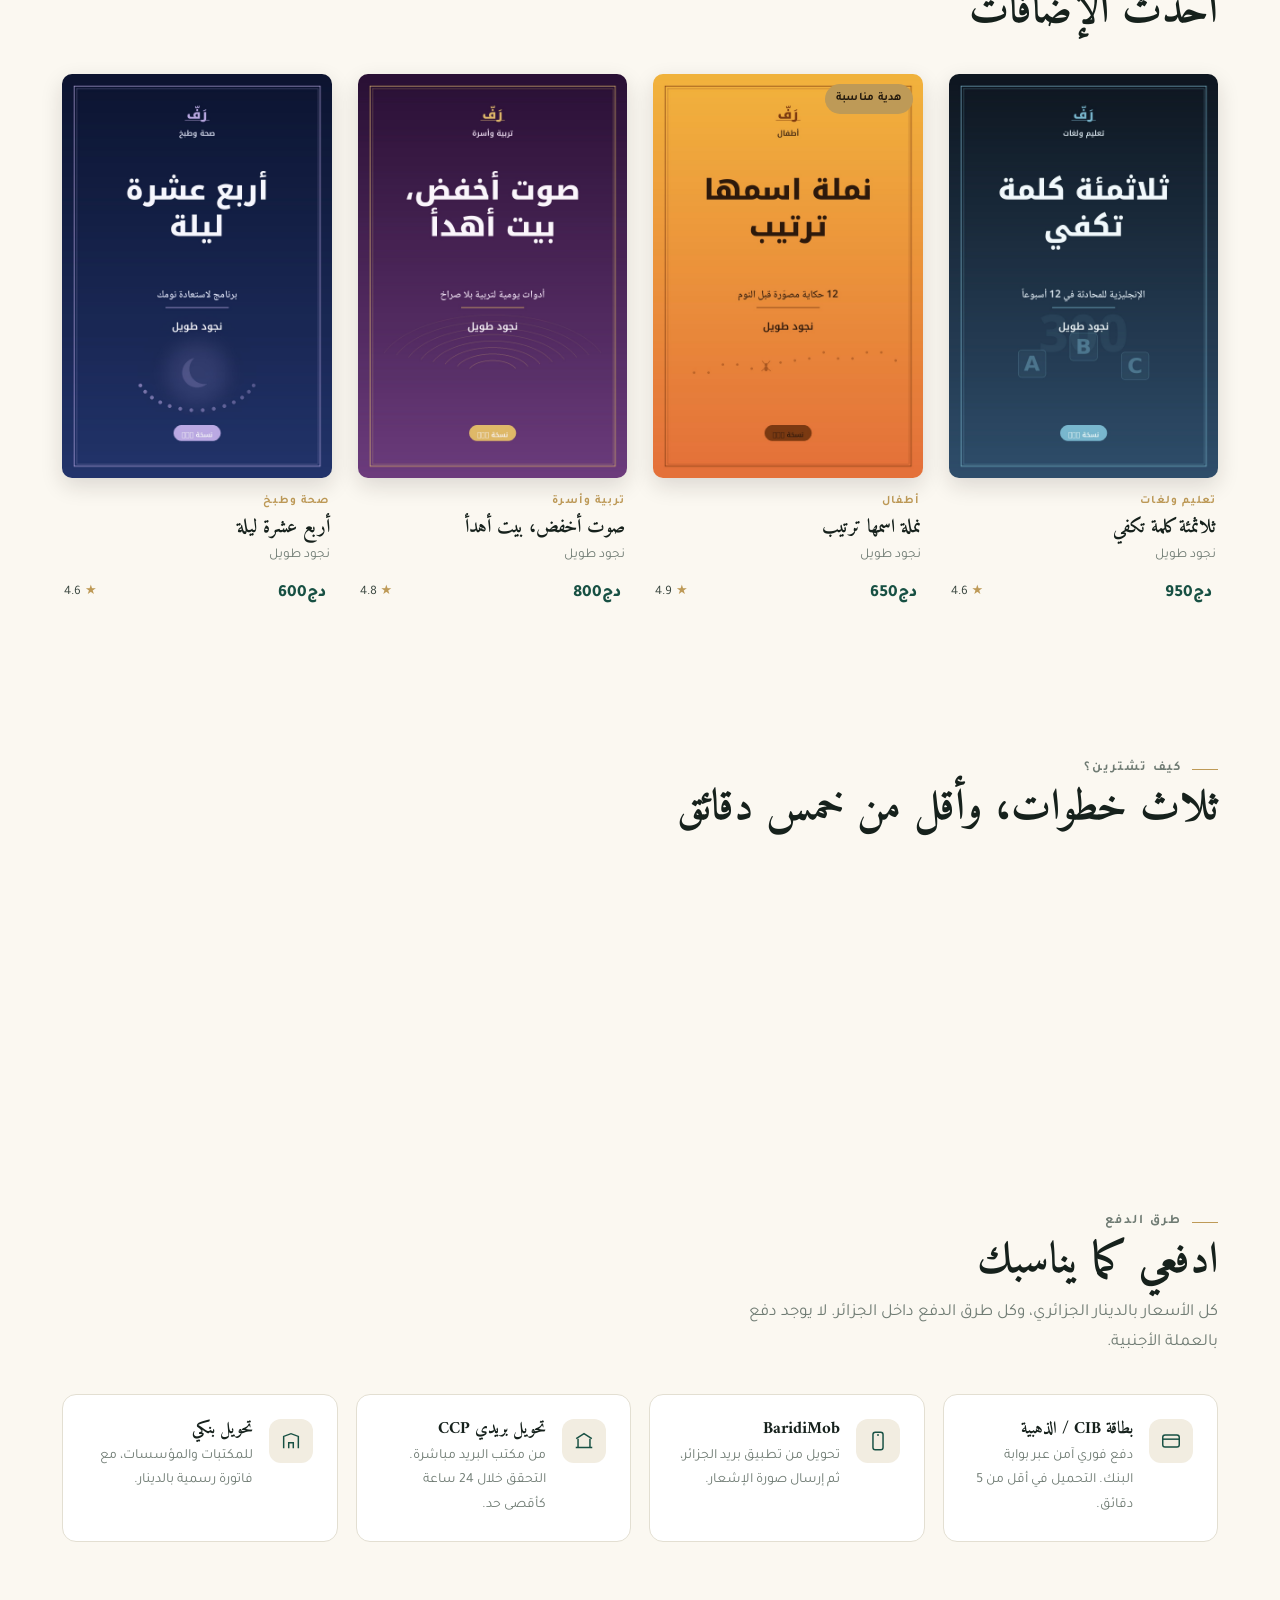
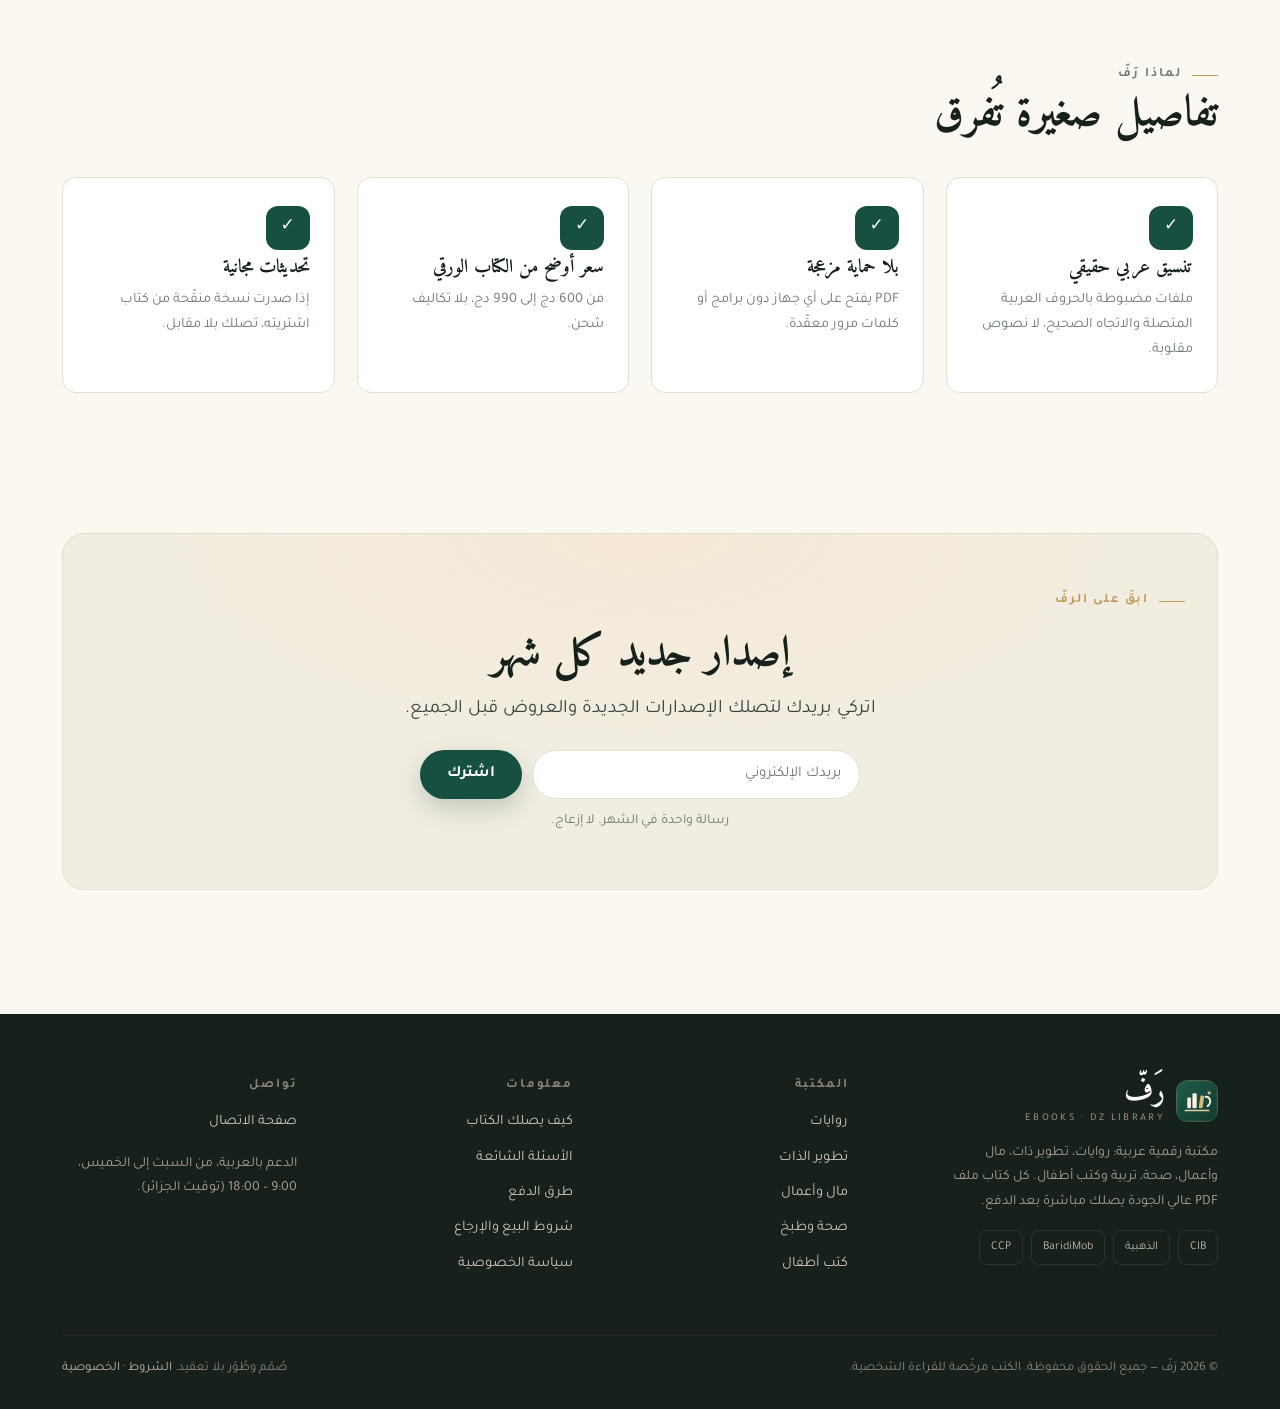
==== commit 301907ad: "update index.html" ====
--- a/index.html
+++ b/index.html
@@ -124,7 +124,7 @@
           <ul class="feature-list">
             <li>197 صفحة · 22 فصلاً · 4.9 من 5</li>
             <li>مقتطف مجاني بالـ PDF قبل الشراء</li>
-            <li>السعر: 950 دج فقط (عرض الإطلاق)</li>
+            <li>السعر: 950 دج بدل 1 600 دج (عرض الإطلاق)</li>
           </ul>
           <div style="display:flex;gap:12px;flex-wrap:wrap">
             <a class="btn btn--gold" href="book.html?id=thaman-al-himaya">تفاصيل الكتاب</a>
